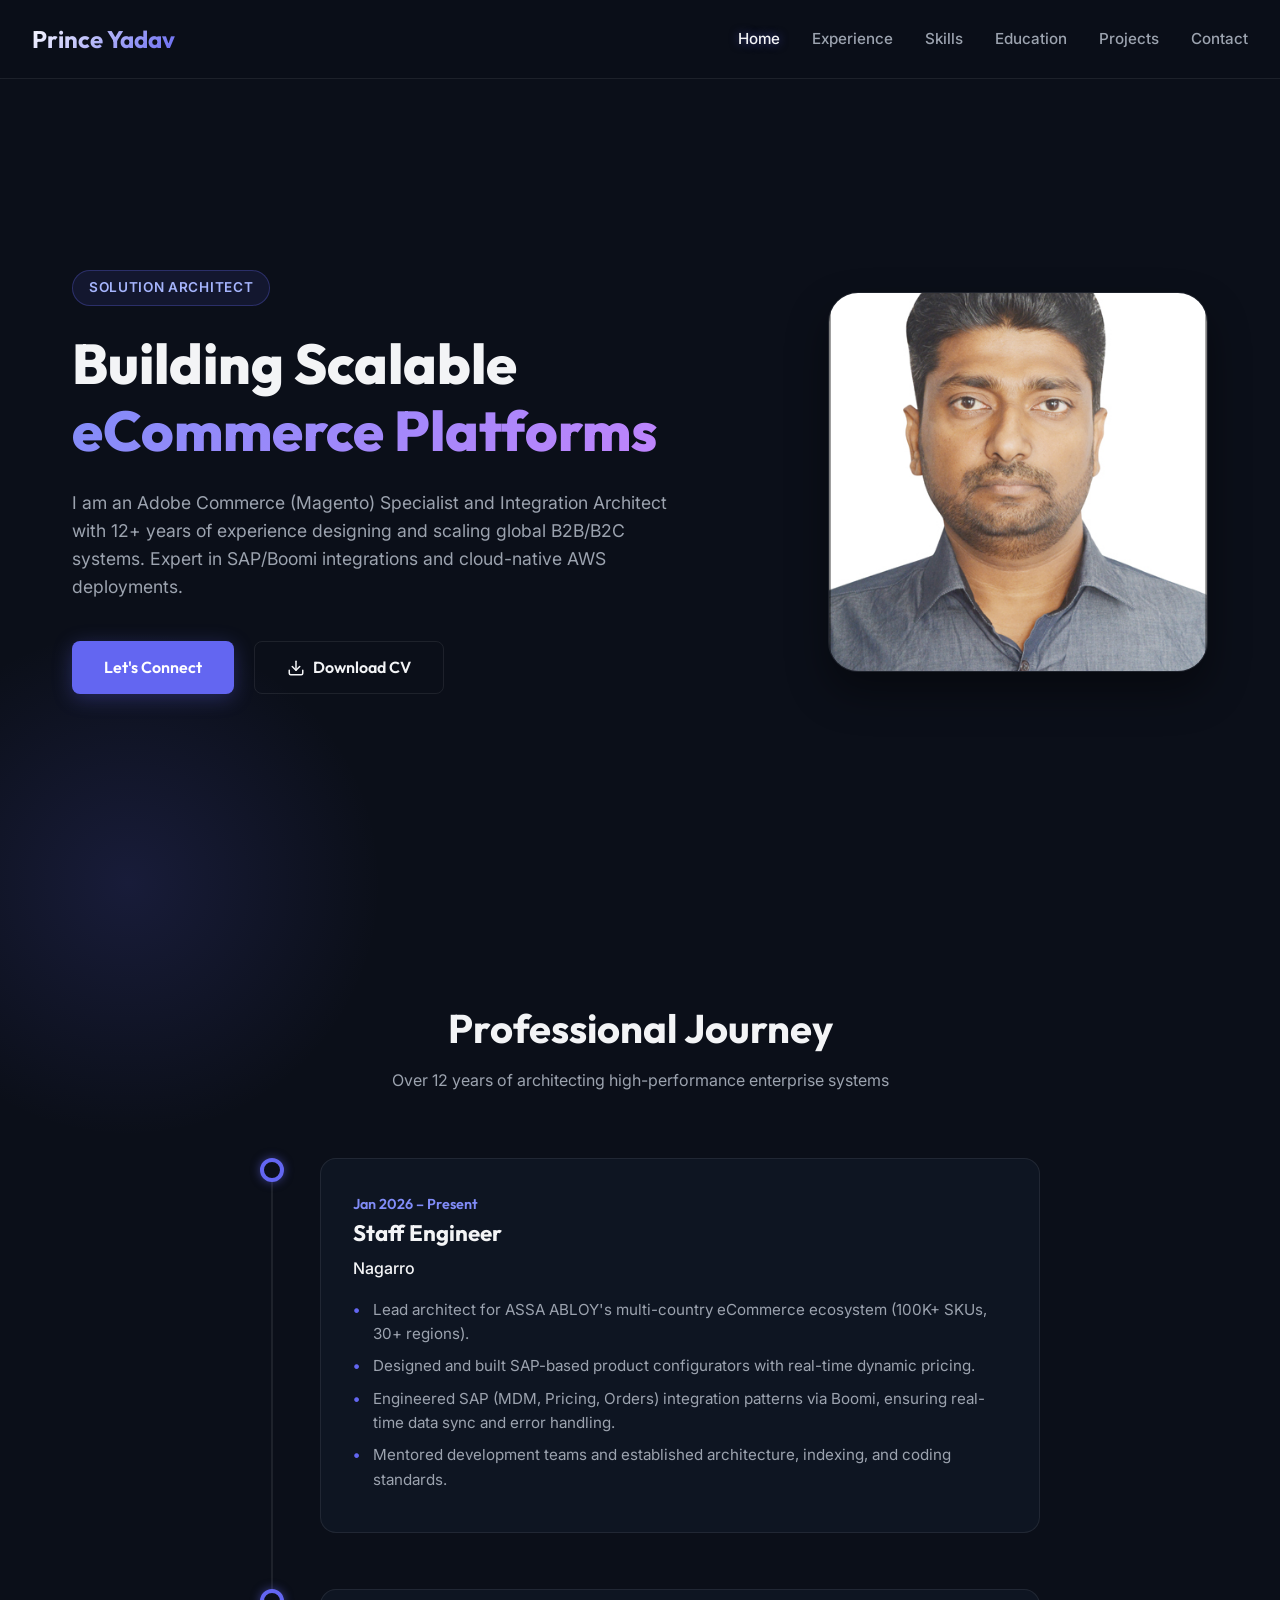
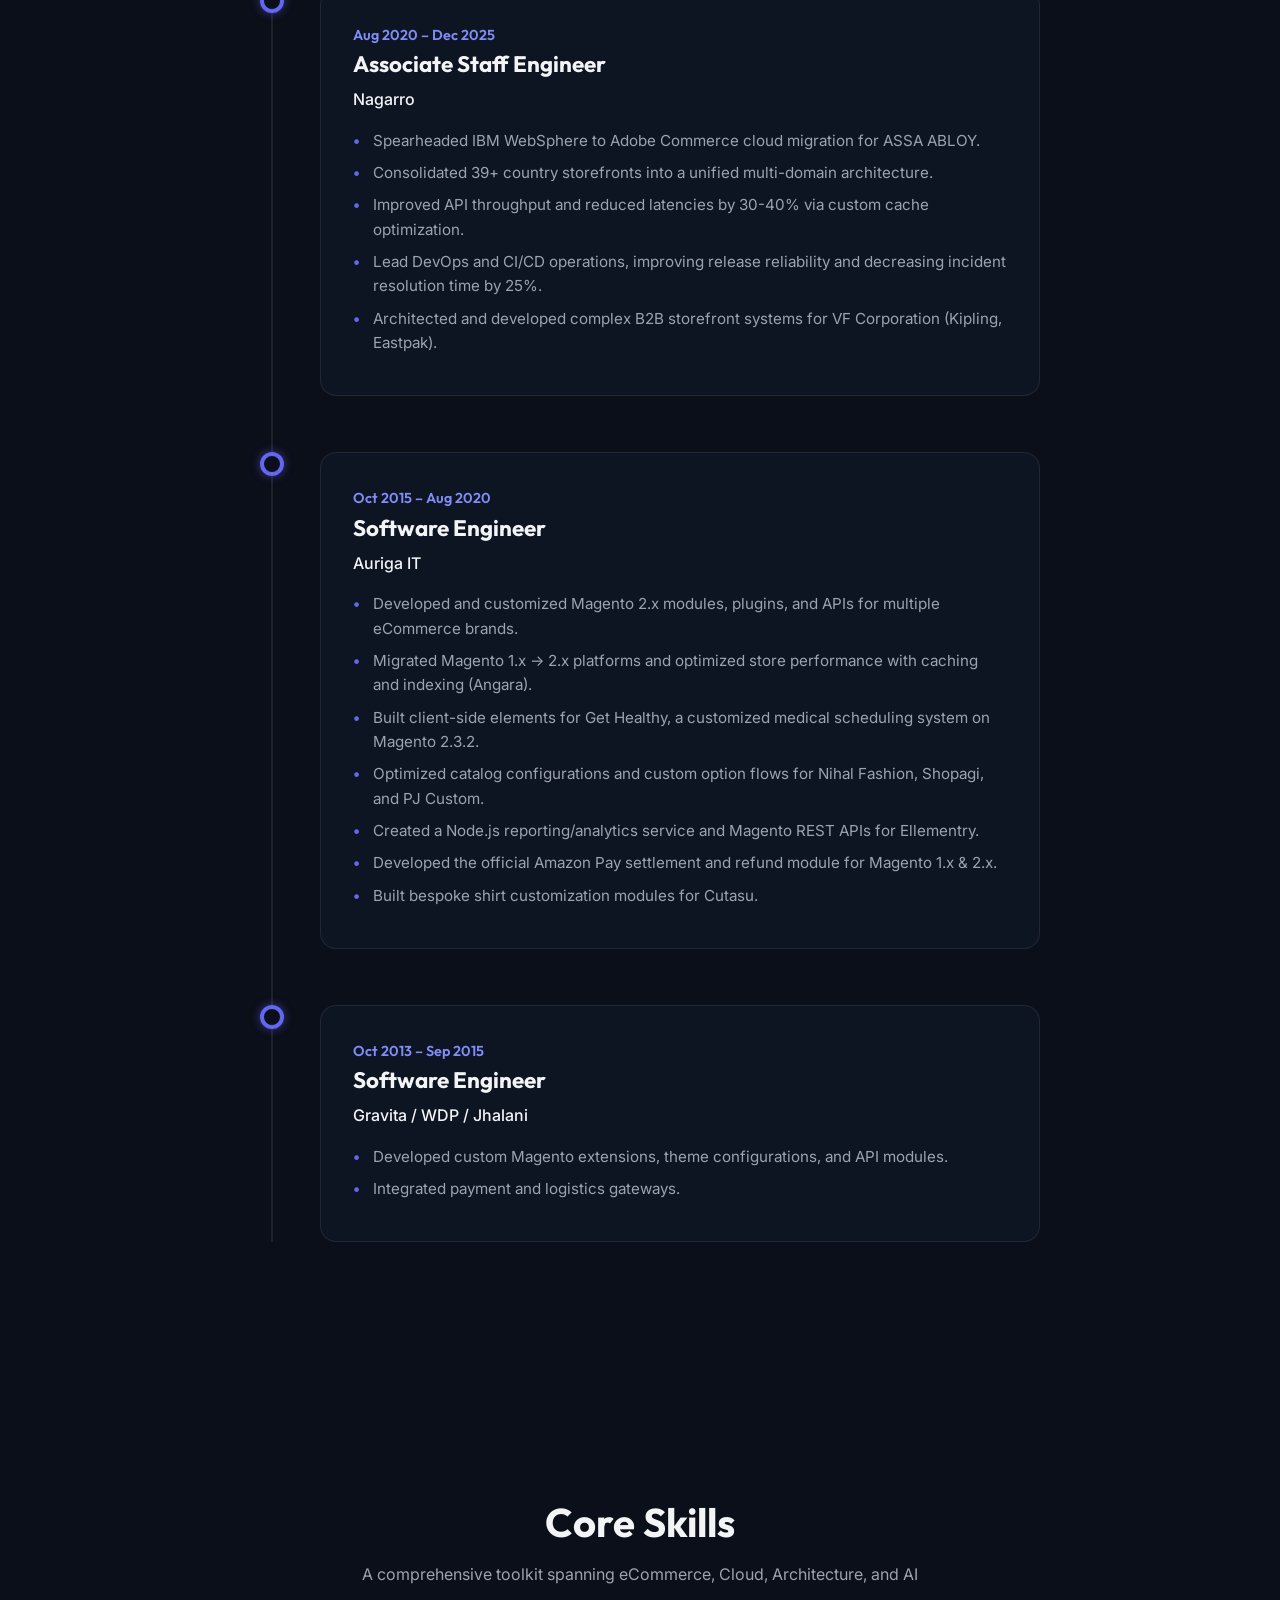
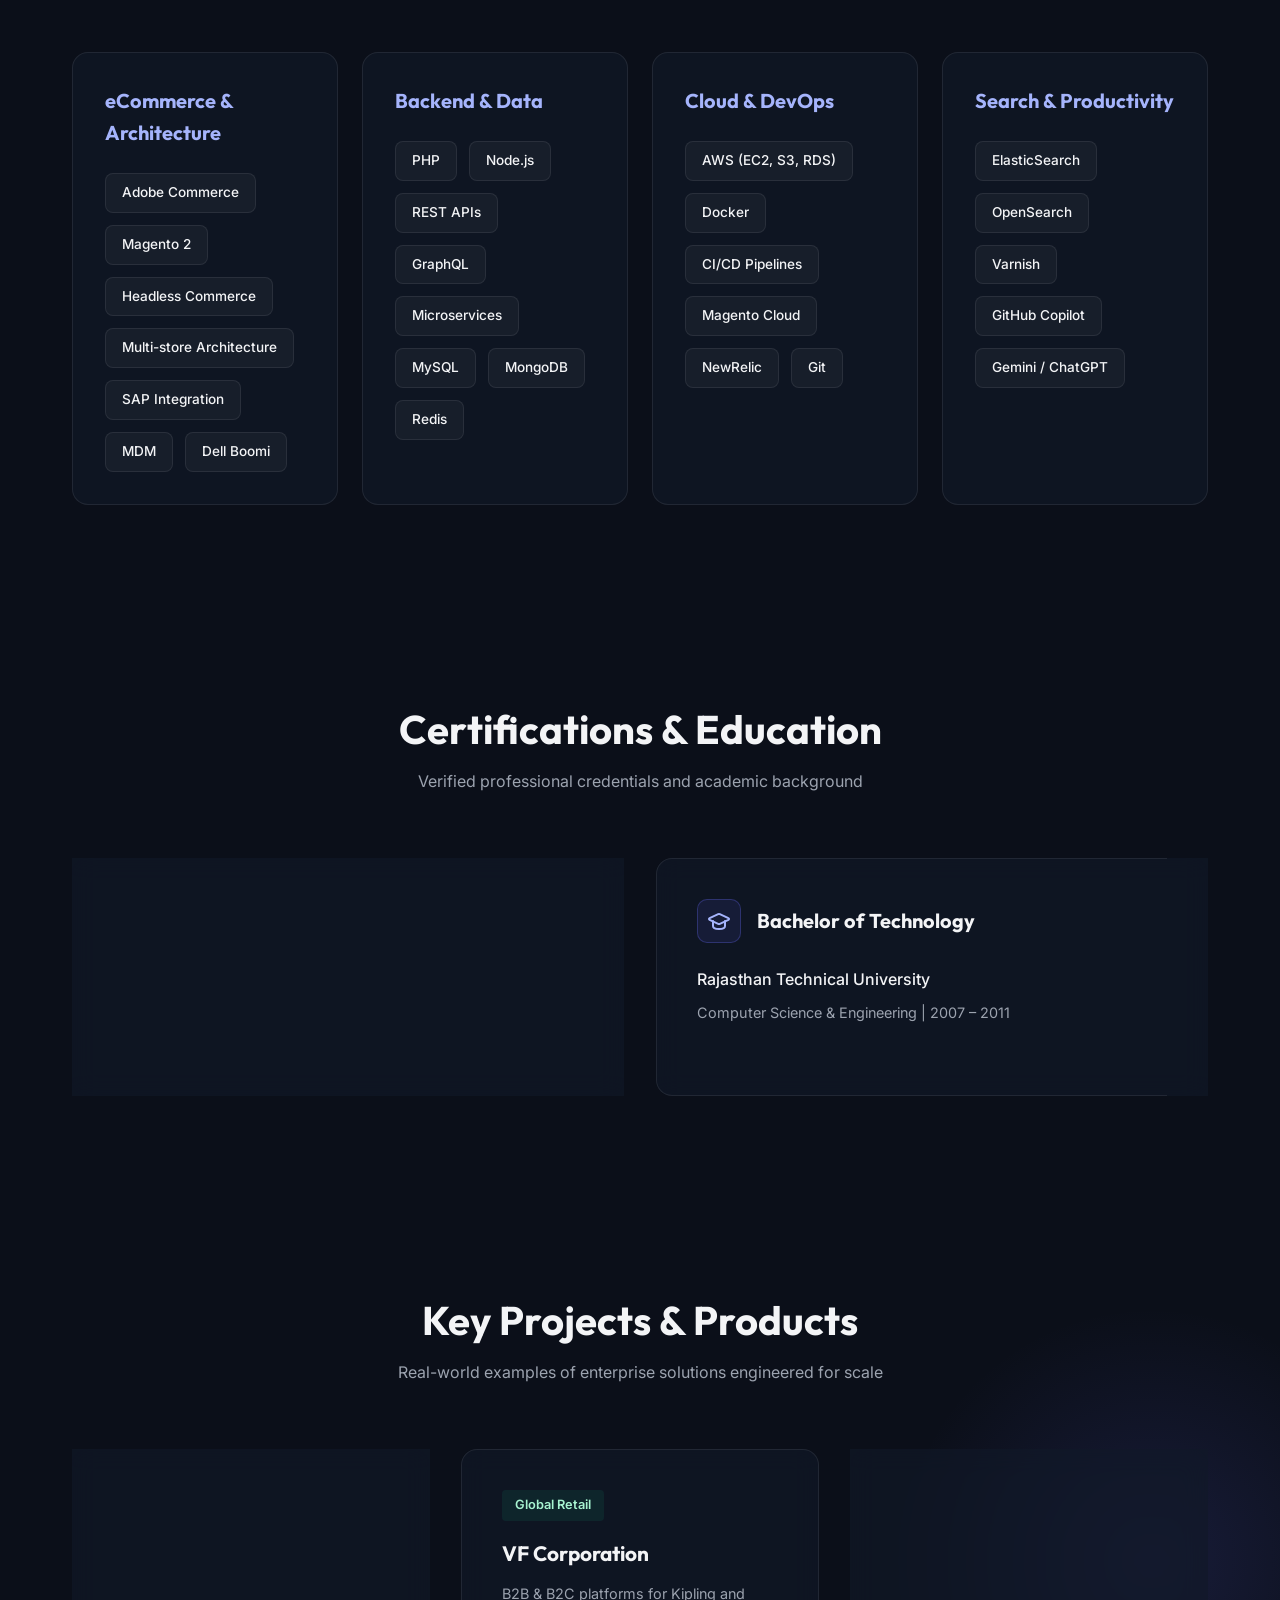
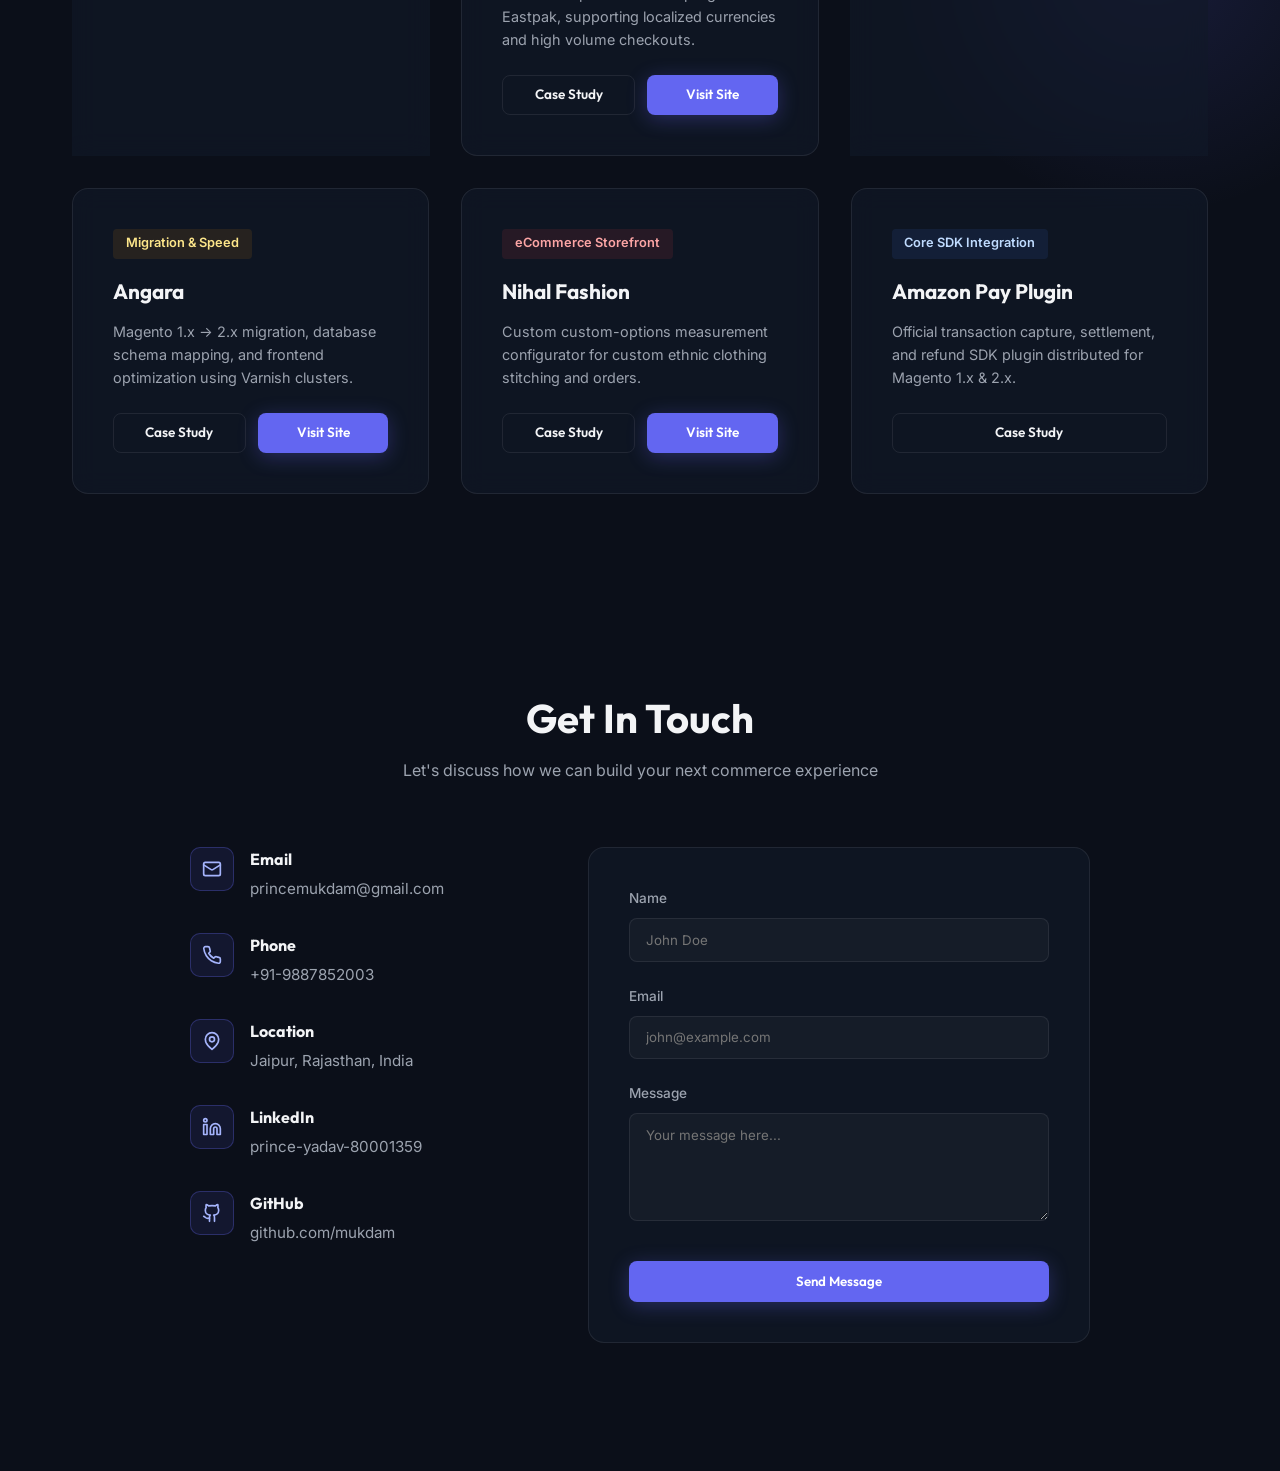
==== index.html @ 1eca3027 "Initial commit" ====
<!DOCTYPE html>
<html lang="en">
<head>
  <meta charset="UTF-8">
  <meta name="viewport" content="width=device-width, initial-scale=1.0">
  <title>Prince Yadav | Adobe Commerce Architect & Integration Specialist</title>
  <meta name="description" content="Portfolio of Prince Yadav, Solution Architect with 12+ years of experience in Adobe Commerce (Magento 2), SAP integrations, and AWS architectures.">
  <link rel="stylesheet" href="style.css">

</head>
<body>

  <!-- Navigation -->
  <nav>
    <a href="#home" class="logo">Prince Yadav</a>
    <ul class="nav-links">
      <li><a href="#home" class="active">Home</a></li>
      <li><a href="#experience">Experience</a></li>
      <li><a href="#skills">Skills</a></li>
      <li><a href="#education">Education</a></li>
      <li><a href="#projects">Projects</a></li>
      <li><a href="#contact">Contact</a></li>
    </ul>
  </nav>

  <!-- Hero Section -->
  <section id="home" class="hero">
    <div class="hero-content">
      <span class="badge">Solution Architect</span>
      <h1 class="hero-title">Building Scalable<br><span>eCommerce Platforms</span></h1>
      <p class="hero-description">
        I am an Adobe Commerce (Magento) Specialist and Integration Architect with 12+ years of experience designing and scaling global B2B/B2C systems. Expert in SAP/Boomi integrations and cloud-native AWS deployments.
      </p>
      <div class="cta-group">
        <a href="#contact" class="btn btn-primary">Let's Connect</a>
        <a href="Prince Resume Magento.pdf" class="btn btn-secondary" download>
          <svg xmlns="http://www.w3.org/2000/svg" width="18" height="18" viewBox="0 0 24 24" fill="none" stroke="currentColor" stroke-width="2" stroke-linecap="round" stroke-linejoin="round" class="lucide lucide-download" style="margin-right: 8px; vertical-align: middle;"><path d="M21 15v4a2 2 0 0 1-2 2H5a2 2 0 0 1-2-2v-4"/><polyline points="7 10 12 15 17 10"/><line x1="12" x2="12" y1="15" y2="3"/></svg>Download CV
        </a>
      </div>
    </div>
    <div class="hero-image">
      <img src="PrincePic.jpg" alt="Prince Yadav">
    </div>
  </section>

  <!-- Experience Section -->
  <section id="experience" class="reveal">
    <div class="section-header">
      <h2 class="section-title">Professional Journey</h2>
      <p class="section-subtitle">Over 12 years of architecting high-performance enterprise systems</p>
    </div>
    <div class="timeline">
      
      <div class="timeline-item">
        <div class="timeline-marker"></div>
        <div class="timeline-content">
          <span class="timeline-date">Jan 2026 – Present</span>
          <h3 class="timeline-title">Staff Engineer</h3>
          <span class="timeline-company">Nagarro</span>
          <div class="timeline-desc">
            <ul>
              <li>Lead architect for ASSA ABLOY's multi-country eCommerce ecosystem (100K+ SKUs, 30+ regions).</li>
              <li>Designed and built SAP-based product configurators with real-time dynamic pricing.</li>
              <li>Engineered SAP (MDM, Pricing, Orders) integration patterns via Boomi, ensuring real-time data sync and error handling.</li>
              <li>Mentored development teams and established architecture, indexing, and coding standards.</li>
            </ul>
          </div>
        </div>
      </div>

      <div class="timeline-item">
        <div class="timeline-marker"></div>
        <div class="timeline-content">
          <span class="timeline-date">Aug 2020 – Dec 2025</span>
          <h3 class="timeline-title">Associate Staff Engineer</h3>
          <span class="timeline-company">Nagarro</span>
          <div class="timeline-desc">
            <ul>
              <li>Spearheaded IBM WebSphere to Adobe Commerce cloud migration for ASSA ABLOY.</li>
              <li>Consolidated 39+ country storefronts into a unified multi-domain architecture.</li>
              <li>Improved API throughput and reduced latencies by 30-40% via custom cache optimization.</li>
              <li>Lead DevOps and CI/CD operations, improving release reliability and decreasing incident resolution time by 25%.</li>
              <li>Architected and developed complex B2B storefront systems for VF Corporation (Kipling, Eastpak).</li>
            </ul>
          </div>
        </div>
      </div>

      <div class="timeline-item">
        <div class="timeline-marker"></div>
        <div class="timeline-content">
          <span class="timeline-date">Oct 2015 – Aug 2020</span>
          <h3 class="timeline-title">Software Engineer</h3>
          <span class="timeline-company">Auriga IT</span>
          <div class="timeline-desc">
            <ul>
              <li>Developed and customized Magento 2.x modules, plugins, and APIs for multiple eCommerce brands.</li>
              <li>Migrated Magento 1.x &rarr; 2.x platforms and optimized store performance with caching and indexing (Angara).</li>
              <li>Built client-side elements for Get Healthy, a customized medical scheduling system on Magento 2.3.2.</li>
              <li>Optimized catalog configurations and custom option flows for Nihal Fashion, Shopagi, and PJ Custom.</li>
              <li>Created a Node.js reporting/analytics service and Magento REST APIs for Ellementry.</li>
              <li>Developed the official Amazon Pay settlement and refund module for Magento 1.x & 2.x.</li>
              <li>Built bespoke shirt customization modules for Cutasu.</li>
            </ul>
          </div>
        </div>
      </div>

      <div class="timeline-item">
        <div class="timeline-marker"></div>
        <div class="timeline-content">
          <span class="timeline-date">Oct 2013 – Sep 2015</span>
          <h3 class="timeline-title">Software Engineer</h3>
          <span class="timeline-company">Gravita / WDP / Jhalani</span>
          <div class="timeline-desc">
            <ul>
              <li>Developed custom Magento extensions, theme configurations, and API modules.</li>
              <li>Integrated payment and logistics gateways.</li>
            </ul>
          </div>
        </div>
      </div>

    </div>
  </section>

  <!-- Skills Section -->
  <section id="skills" class="reveal">
    <div class="section-header">
      <h2 class="section-title">Core Skills</h2>
      <p class="section-subtitle">A comprehensive toolkit spanning eCommerce, Cloud, Architecture, and AI</p>
    </div>
    <div class="skills-container">
      
      <div class="skill-category">
        <h3>eCommerce & Architecture</h3>
        <div class="skill-list">
          <span class="skill-tag">Adobe Commerce</span>
          <span class="skill-tag">Magento 2</span>
          <span class="skill-tag">Headless Commerce</span>
          <span class="skill-tag">Multi-store Architecture</span>
          <span class="skill-tag">SAP Integration</span>
          <span class="skill-tag">MDM</span>
          <span class="skill-tag">Dell Boomi</span>
        </div>
      </div>

      <div class="skill-category">
        <h3>Backend & Data</h3>
        <div class="skill-list">
          <span class="skill-tag">PHP</span>
          <span class="skill-tag">Node.js</span>
          <span class="skill-tag">REST APIs</span>
          <span class="skill-tag">GraphQL</span>
          <span class="skill-tag">Microservices</span>
          <span class="skill-tag">MySQL</span>
          <span class="skill-tag">MongoDB</span>
          <span class="skill-tag">Redis</span>
        </div>
      </div>

      <div class="skill-category">
        <h3>Cloud & DevOps</h3>
        <div class="skill-list">
          <span class="skill-tag">AWS (EC2, S3, RDS)</span>
          <span class="skill-tag">Docker</span>
          <span class="skill-tag">CI/CD Pipelines</span>
          <span class="skill-tag">Magento Cloud</span>
          <span class="skill-tag">NewRelic</span>
          <span class="skill-tag">Git</span>
        </div>
      </div>

      <div class="skill-category">
        <h3>Search & Productivity</h3>
        <div class="skill-list">
          <span class="skill-tag">ElasticSearch</span>
          <span class="skill-tag">OpenSearch</span>
          <span class="skill-tag">Varnish</span>
          <span class="skill-tag">GitHub Copilot</span>
          <span class="skill-tag">Gemini / ChatGPT</span>
        </div>
      </div>

    </div>
  </section>

  <!-- Certifications & Education Section -->
  <section id="education" class="reveal">
    <div class="section-header">
      <h2 class="section-title">Certifications & Education</h2>
      <p class="section-subtitle">Verified professional credentials and academic background</p>
    </div>
    <div class="grid" style="grid-template-columns: repeat(auto-fit, minmax(280px, 1fr));">
      <div class="card">
        <div style="display: flex; align-items: center; gap: 1rem; margin-bottom: 1.5rem;">
          <div class="contact-icon" style="margin: 0; background: rgba(16, 185, 129, 0.1); border-color: rgba(16, 185, 129, 0.3); color: #a7f3d0; width: 44px; height: 44px; border-radius: 10px; display: flex; align-items: center; justify-content: center;">
            <svg xmlns="http://www.w3.org/2000/svg" width="24" height="24" viewBox="0 0 24 24" fill="none" stroke="currentColor" stroke-width="2" stroke-linecap="round" stroke-linejoin="round" class="lucide lucide-award"><circle cx="12" cy="8" r="7"/><polyline points="8.21 13.89 7 23 12 20 17 23 15.79 13.88"/></svg>
          </div>
          <h3 style="font-family: var(--font-heading); margin: 0; font-size: 1.25rem;">Adobe Certified Professional</h3>
        </div>
        <p style="color: var(--text-primary); font-weight: 500; margin-bottom: 0.5rem;">Adobe Commerce Developer</p>
        <p style="color: var(--text-secondary); font-size: 0.9rem; margin-bottom: 0.5rem;">Credential ID: 8666b88f-ebba-11ef-9883-42010a40002a</p>
        <p style="color: var(--text-secondary); font-size: 0.9rem;">Issued: Feb 2025 | Expires: Feb 2027</p>
      </div>

      <div class="card">
        <div style="display: flex; align-items: center; gap: 1rem; margin-bottom: 1.5rem;">
          <div class="contact-icon" style="margin: 0; background: rgba(99, 102, 241, 0.1); border-color: rgba(99, 102, 241, 0.3); color: #a5b4fc; width: 44px; height: 44px; border-radius: 10px; display: flex; align-items: center; justify-content: center;">
            <svg xmlns="http://www.w3.org/2000/svg" width="24" height="24" viewBox="0 0 24 24" fill="none" stroke="currentColor" stroke-width="2" stroke-linecap="round" stroke-linejoin="round" class="lucide lucide-graduation-cap"><path d="M21.42 10.922a1 1 0 0 0-.019-1.838L12.83 5.18a2 2 0 0 0-1.66 0L2.6 9.08a1 1 0 0 0 0 1.832l8.57 3.908a2 2 0 0 0 1.66 0z"/><path d="M6 12v5c0 2 2 3 6 3s6-1 6-3v-5"/></svg>
          </div>
          <h3 style="font-family: var(--font-heading); margin: 0; font-size: 1.25rem;">Bachelor of Technology</h3>
        </div>
        <p style="color: var(--text-primary); font-weight: 500; margin-bottom: 0.5rem;">Rajasthan Technical University</p>
        <p style="color: var(--text-secondary); font-size: 0.9rem;">Computer Science & Engineering | 2007 – 2011</p>
      </div>
    </div>
  </section>

  <!-- Projects Section -->
  <section id="projects" class="reveal">
    <div class="section-header">
      <h2 class="section-title">Key Projects & Products</h2>
      <p class="section-subtitle">Real-world examples of enterprise solutions engineered for scale</p>
    </div>
    <div class="grid" style="grid-template-columns: repeat(auto-fit, minmax(300px, 1fr)); gap: 2rem;">

      <!-- ASSA ABLOY -->
      <div class="card" style="display: flex; flex-direction: column; justify-content: space-between; min-height: 250px;">
        <div>
          <span style="font-size: 0.8rem; background: rgba(99, 102, 241, 0.1); padding: 0.3rem 0.8rem; border-radius: 4px; color: #a5b4fc; font-weight: 600; margin-bottom: 1rem; display: inline-block;">Enterprise Integration</span>
          <h3 style="font-family: var(--font-heading); margin-bottom: 0.75rem; font-size: 1.3rem;">ASSA ABLOY</h3>
          <p style="color: var(--text-secondary); font-size: 0.9rem; line-height: 1.6; margin-bottom: 1.5rem;">
            SAP-integrated global eCommerce migration of 39+ countries with custom product configurator pipelines.
          </p>
        </div>
        <div style="display: flex; gap: 0.75rem; margin-top: auto;">
          <a href="projects/assa-abloy.html" class="btn btn-secondary" style="padding: 0.5rem 1rem; font-size: 0.85rem; width: 100%; text-align: center; justify-content: center;">Case Study</a>
        </div>
      </div>

      <!-- VF Corp -->
      <div class="card" style="display: flex; flex-direction: column; justify-content: space-between; min-height: 250px;">
        <div>
          <span style="font-size: 0.8rem; background: rgba(16, 185, 129, 0.1); padding: 0.3rem 0.8rem; border-radius: 4px; color: #a7f3d0; font-weight: 600; margin-bottom: 1rem; display: inline-block;">Global Retail</span>
          <h3 style="font-family: var(--font-heading); margin-bottom: 0.75rem; font-size: 1.3rem;">VF Corporation</h3>
          <p style="color: var(--text-secondary); font-size: 0.9rem; line-height: 1.6; margin-bottom: 1.5rem;">
            B2B & B2C platforms for Kipling and Eastpak, supporting localized currencies and high volume checkouts.
          </p>
        </div>
        <div style="display: flex; gap: 0.75rem; margin-top: auto;">
          <a href="projects/vf-corp.html" class="btn btn-secondary" style="padding: 0.5rem 1rem; font-size: 0.85rem; flex: 1; text-align: center; justify-content: center;">Case Study</a>
          <a href="https://www.kipling.com" target="_blank" class="btn btn-primary" style="padding: 0.5rem 1rem; font-size: 0.85rem; flex: 1; text-align: center; justify-content: center;">Visit Site</a>
        </div>
      </div>

      <!-- Ellementry -->
      <div class="card" style="display: flex; flex-direction: column; justify-content: space-between; min-height: 250px;">
        <div>
          <span style="font-size: 0.8rem; background: rgba(192, 132, 252, 0.1); padding: 0.3rem 0.8rem; border-radius: 4px; color: #e9d5ff; font-weight: 600; margin-bottom: 1rem; display: inline-block;">Reporting & APIs</span>
          <h3 style="font-family: var(--font-heading); margin-bottom: 0.75rem; font-size: 1.3rem;">Ellementry</h3>
          <p style="color: var(--text-secondary); font-size: 0.9rem; line-height: 1.6; margin-bottom: 1.5rem;">
            Custom Node.js analytics and sales reporting engine, linked via high-throughput Magento REST endpoints.
          </p>
        </div>
        <div style="display: flex; gap: 0.75rem; margin-top: auto;">
          <a href="projects/ellementry.html" class="btn btn-secondary" style="padding: 0.5rem 1rem; font-size: 0.85rem; flex: 1; text-align: center; justify-content: center;">Case Study</a>
          <a href="https://www.ellementry.com" target="_blank" class="btn btn-primary" style="padding: 0.5rem 1rem; font-size: 0.85rem; flex: 1; text-align: center; justify-content: center;">Visit Site</a>
        </div>
      </div>

      <!-- Angara -->
      <div class="card" style="display: flex; flex-direction: column; justify-content: space-between; min-height: 250px;">
        <div>
          <span style="font-size: 0.8rem; background: rgba(245, 158, 11, 0.1); padding: 0.3rem 0.8rem; border-radius: 4px; color: #fde68a; font-weight: 600; margin-bottom: 1rem; display: inline-block;">Migration & Speed</span>
          <h3 style="font-family: var(--font-heading); margin-bottom: 0.75rem; font-size: 1.3rem;">Angara</h3>
          <p style="color: var(--text-secondary); font-size: 0.9rem; line-height: 1.6; margin-bottom: 1.5rem;">
            Magento 1.x &rarr; 2.x migration, database schema mapping, and frontend optimization using Varnish clusters.
          </p>
        </div>
        <div style="display: flex; gap: 0.75rem; margin-top: auto;">
          <a href="projects/angara.html" class="btn btn-secondary" style="padding: 0.5rem 1rem; font-size: 0.85rem; flex: 1; text-align: center; justify-content: center;">Case Study</a>
          <a href="https://www.angara.com" target="_blank" class="btn btn-primary" style="padding: 0.5rem 1rem; font-size: 0.85rem; flex: 1; text-align: center; justify-content: center;">Visit Site</a>
        </div>
      </div>

      <!-- Nihal Fashion -->
      <div class="card" style="display: flex; flex-direction: column; justify-content: space-between; min-height: 250px;">
        <div>
          <span style="font-size: 0.8rem; background: rgba(239, 68, 68, 0.1); padding: 0.3rem 0.8rem; border-radius: 4px; color: #fca5a5; font-weight: 600; margin-bottom: 1rem; display: inline-block;">eCommerce Storefront</span>
          <h3 style="font-family: var(--font-heading); margin-bottom: 0.75rem; font-size: 1.3rem;">Nihal Fashion</h3>
          <p style="color: var(--text-secondary); font-size: 0.9rem; line-height: 1.6; margin-bottom: 1.5rem;">
            Custom custom-options measurement configurator for custom ethnic clothing stitching and orders.
          </p>
        </div>
        <div style="display: flex; gap: 0.75rem; margin-top: auto;">
          <a href="projects/nihal-fashion.html" class="btn btn-secondary" style="padding: 0.5rem 1rem; font-size: 0.85rem; flex: 1; text-align: center; justify-content: center;">Case Study</a>
          <a href="https://www.nihalfashion.com" target="_blank" class="btn btn-primary" style="padding: 0.5rem 1rem; font-size: 0.85rem; flex: 1; text-align: center; justify-content: center;">Visit Site</a>
        </div>
      </div>

      <!-- Amazon Pay -->
      <div class="card" style="display: flex; flex-direction: column; justify-content: space-between; min-height: 250px;">
        <div>
          <span style="font-size: 0.8rem; background: rgba(59, 130, 246, 0.1); padding: 0.3rem 0.8rem; border-radius: 4px; color: #bfdbfe; font-weight: 600; margin-bottom: 1rem; display: inline-block;">Core SDK Integration</span>
          <h3 style="font-family: var(--font-heading); margin-bottom: 0.75rem; font-size: 1.3rem;">Amazon Pay Plugin</h3>
          <p style="color: var(--text-secondary); font-size: 0.9rem; line-height: 1.6; margin-bottom: 1.5rem;">
            Official transaction capture, settlement, and refund SDK plugin distributed for Magento 1.x & 2.x.
          </p>
        </div>
        <div style="display: flex; gap: 0.75rem; margin-top: auto;">
          <a href="projects/amazon-pay.html" class="btn btn-secondary" style="padding: 0.5rem 1rem; font-size: 0.85rem; width: 100%; text-align: center; justify-content: center;">Case Study</a>
        </div>
      </div>

    </div>
  </section>

  <!-- Contact Section -->
  <section id="contact" class="reveal" style="padding-bottom: 8rem;">
    <div class="section-header">
      <h2 class="section-title">Get In Touch</h2>
      <p class="section-subtitle">Let's discuss how we can build your next commerce experience</p>
    </div>
    <div class="contact-container">
      
      <div class="contact-info">
        <div class="contact-method">
          <div class="contact-icon">
            <svg xmlns="http://www.w3.org/2000/svg" width="20" height="20" viewBox="0 0 24 24" fill="none" stroke="currentColor" stroke-width="2" stroke-linecap="round" stroke-linejoin="round" class="lucide lucide-mail"><rect width="20" height="16" x="2" y="4" rx="2"/><path d="m22 7-8.97 5.7a1.94 1.94 0 0 1-2.06 0L2 7"/></svg>
          </div>
          <div class="contact-details">
            <h4>Email</h4>
            <p><a href="mailto:princemukdam@gmail.com">princemukdam@gmail.com</a></p>
          </div>
        </div>

        <div class="contact-method">
          <div class="contact-icon">
            <svg xmlns="http://www.w3.org/2000/svg" width="20" height="20" viewBox="0 0 24 24" fill="none" stroke="currentColor" stroke-width="2" stroke-linecap="round" stroke-linejoin="round" class="lucide lucide-phone"><path d="M22 16.92v3a2 2 0 0 1-2.18 2 19.79 19.79 0 0 1-8.63-3.07 19.5 19.5 0 0 1-6-6 19.79 19.79 0 0 1-3.07-8.67A2 2 0 0 1 4.11 2h3a2 2 0 0 1 2 1.72 12.84 12.84 0 0 0 .7 2.81 2 2 0 0 1-.45 2.11L8.09 9.91a16 16 0 0 0 6 6l1.27-1.27a2 2 0 0 1 2.11-.45 12.84 12.84 0 0 0 2.81.7A2 2 0 0 1 22 16.92z"/></svg>
          </div>
          <div class="contact-details">
            <h4>Phone</h4>
            <p><a href="tel:+91-9887852003">+91-9887852003</a></p>
          </div>
        </div>

        <div class="contact-method">
          <div class="contact-icon">
            <svg xmlns="http://www.w3.org/2000/svg" width="20" height="20" viewBox="0 0 24 24" fill="none" stroke="currentColor" stroke-width="2" stroke-linecap="round" stroke-linejoin="round" class="lucide lucide-map-pin"><path d="M20 10c0 6-8 12-8 12s-8-6-8-12a8 8 0 0 1 16 0Z"/><circle cx="12" cy="10" r="3"/></svg>
          </div>
          <div class="contact-details">
            <h4>Location</h4>
            <p>Jaipur, Rajasthan, India</p>
          </div>
        </div>

        <div class="contact-method">
          <div class="contact-icon">
            <svg xmlns="http://www.w3.org/2000/svg" width="20" height="20" viewBox="0 0 24 24" fill="none" stroke="currentColor" stroke-width="2" stroke-linecap="round" stroke-linejoin="round" class="lucide lucide-linkedin"><path d="M16 8a6 6 0 0 1 6 6v7h-4v-7a2 2 0 0 0-2-2 2 2 0 0 0-2 2v7h-4v-7a6 6 0 0 1 6-6z"/><rect width="4" height="12" x="2" y="9"/><circle cx="4" cy="4" r="2"/></svg>
          </div>
          <div class="contact-details">
            <h4>LinkedIn</h4>
            <p><a href="https://linkedin.com/in/prince-yadav-80001359" target="_blank">prince-yadav-80001359</a></p>
          </div>
        </div>

        <div class="contact-method">
          <div class="contact-icon">
            <svg xmlns="http://www.w3.org/2000/svg" width="20" height="20" viewBox="0 0 24 24" fill="none" stroke="currentColor" stroke-width="2" stroke-linecap="round" stroke-linejoin="round" class="lucide lucide-github"><path d="M15 22v-4a4.8 4.8 0 0 0-1-3.5c3 0 6-2 6-5.5.08-1.25-.27-2.48-1-3.5.28-1.15.28-2.35 0-3.5 0 0-1 0-3 1.5-2.64-.5-5.36-.5-8 0C6 2 5 2 5 2c-.3 1.15-.3 2.35 0 3.5A5.403 5.403 0 0 0 4 9c0 3.5 3 5.5 6 5.5-.39.49-.68 1.05-.85 1.65-.17.6-.22 1.23-.15 1.85v4"/><path d="M9 18c-4.51 2-5-2-7-2"/></svg>
          </div>
          <div class="contact-details">
            <h4>GitHub</h4>
            <p><a href="https://github.com/mukdam" target="_blank">github.com/mukdam</a></p>
          </div>
        </div>
      </div>

      <form class="contact-form" action="#" onsubmit="event.preventDefault(); alert('Message sent!');">
        <div class="form-group">
          <label for="name">Name</label>
          <input type="text" id="name" required placeholder="John Doe">
        </div>
        <div class="form-group">
          <label for="email">Email</label>
          <input type="email" id="email" required placeholder="john@example.com">
        </div>
        <div class="form-group">
          <label for="message">Message</label>
          <textarea id="message" rows="5" required placeholder="Your message here..."></textarea>
        </div>
        <button type="submit" class="btn btn-primary" style="margin-top: 1rem;">Send Message</button>
      </form>

    </div>
  </section>

  <script src="script.js"></script>
</body>
</html>
---- style.css ----
@import url('https://fonts.googleapis.com/css2?family=Inter:wght@300;400;500;600;700&family=Outfit:wght@400;500;600;700;800&display=swap');

:root {
  --bg-color: #0b0f19;
  --card-bg: rgba(17, 25, 40, 0.65);
  --border-color: rgba(255, 255, 255, 0.08);
  --text-primary: #f3f4f6;
  --text-secondary: #9ca3af;
  --accent-color: #6366f1; /* Indigo */
  --accent-glow: rgba(99, 102, 241, 0.15);
  --success-color: #10b981; /* Emerald */
  --font-heading: 'Outfit', sans-serif;
  --font-body: 'Inter', sans-serif;
  --transition: all 0.3s cubic-bezier(0.4, 0, 0.2, 1);
}

* {
  box-sizing: border-box;
  margin: 0;
  padding: 0;
}

html {
  scroll-behavior: smooth;
}

body {
  background-color: var(--bg-color);
  color: var(--text-primary);
  font-family: var(--font-body);
  line-height: 1.6;
  overflow-x: hidden;
  position: relative;
}

/* Ambient Background Lights */
body::before, body::after {
  content: '';
  position: absolute;
  width: 40vw;
  height: 40vw;
  border-radius: 50%;
  background: radial-gradient(circle, var(--accent-glow) 0%, rgba(11, 15, 25, 0) 70%);
  z-index: -1;
  pointer-events: none;
}

body::before {
  top: 10%;
  left: -10%;
}

body::after {
  bottom: 20%;
  right: -10%;
}

/* Navigation */
nav {
  position: fixed;
  top: 0;
  left: 0;
  width: 100%;
  background: rgba(11, 15, 25, 0.7);
  backdrop-filter: blur(12px);
  border-bottom: 1px solid var(--border-color);
  z-index: 100;
  padding: 1.25rem 2rem;
  display: flex;
  justify-content: space-between;
  align-items: center;
}

.logo {
  font-family: var(--font-heading);
  font-weight: 700;
  font-size: 1.5rem;
  background: linear-gradient(135deg, #fff 0%, var(--accent-color) 100%);
  -webkit-background-clip: text;
  -webkit-text-fill-color: transparent;
  text-decoration: none;
}

.nav-links {
  display: flex;
  gap: 2rem;
  list-style: none;
}

.nav-links a {
  color: var(--text-secondary);
  text-decoration: none;
  font-weight: 500;
  font-size: 0.95rem;
  transition: var(--transition);
}

.nav-links a:hover, .nav-links a.active {
  color: var(--text-primary);
  text-shadow: 0 0 10px rgba(99, 102, 241, 0.5);
}

/* Hero Section */
.hero {
  min-height: 100vh;
  display: flex;
  align-items: center;
  justify-content: center;
  padding: 8rem 2rem 4rem;
  max-width: 1200px;
  margin: 0 auto;
  gap: 4rem;
}

.hero-content {
  flex: 1;
}

.badge {
  display: inline-block;
  padding: 0.4rem 1rem;
  background: rgba(99, 102, 241, 0.1);
  border: 1px solid rgba(99, 102, 241, 0.3);
  color: #a5b4fc;
  border-radius: 50px;
  font-size: 0.85rem;
  font-weight: 600;
  letter-spacing: 0.05em;
  margin-bottom: 1.5rem;
  text-transform: uppercase;
}

.hero-title {
  font-family: var(--font-heading);
  font-size: 3.5rem;
  line-height: 1.2;
  font-weight: 800;
  margin-bottom: 1.5rem;
}

.hero-title span {
  background: linear-gradient(135deg, #818cf8 0%, #c084fc 100%);
  -webkit-background-clip: text;
  -webkit-text-fill-color: transparent;
}

.hero-description {
  color: var(--text-secondary);
  font-size: 1.1rem;
  margin-bottom: 2.5rem;
  max-width: 600px;
}

.cta-group {
  display: flex;
  gap: 1.25rem;
  flex-wrap: wrap;
}

.btn {
  display: inline-flex;
  align-items: center;
  justify-content: center;
  padding: 0.8rem 2rem;
  border-radius: 8px;
  font-weight: 600;
  text-decoration: none;
  font-family: var(--font-heading);
  transition: var(--transition);
  cursor: pointer;
}

.btn-primary {
  background: var(--accent-color);
  color: white;
  border: none;
  box-shadow: 0 4px 20px rgba(99, 102, 241, 0.3);
}

.btn-primary:hover {
  transform: translateY(-2px);
  box-shadow: 0 6px 24px rgba(99, 102, 241, 0.5);
  background: #4f46e5;
}

.btn-secondary {
  background: transparent;
  color: var(--text-primary);
  border: 1px solid var(--border-color);
}

.btn-secondary:hover {
  background: rgba(255, 255, 255, 0.05);
  border-color: var(--text-secondary);
  transform: translateY(-2px);
}

.hero-image {
  position: relative;
  width: 380px;
  height: 380px;
  border-radius: 30px;
  overflow: hidden;
  border: 1px solid var(--border-color);
  box-shadow: 0 20px 40px rgba(0,0,0,0.4);
}

.hero-image img {
  width: 100%;
  height: 100%;
  object-fit: cover;
  transition: transform 0.5s ease;
}

.hero-image:hover img {
  transform: scale(1.05);
}

/* Sections General */
section {
  padding: 6rem 2rem;
  max-width: 1200px;
  margin: 0 auto;
}

.section-header {
  margin-bottom: 4rem;
  text-align: center;
}

.section-title {
  font-family: var(--font-heading);
  font-size: 2.5rem;
  font-weight: 700;
  margin-bottom: 0.5rem;
}

.section-subtitle {
  color: var(--text-secondary);
  font-size: 1rem;
}

/* Grid layout for Cards */
.grid {
  display: grid;
  grid-template-columns: repeat(auto-fit, minmax(320px, 1fr));
  gap: 2rem;
}

/* Glassmorphism Card style */
.card {
  background: var(--card-bg);
  backdrop-filter: blur(12px);
  -webkit-backdrop-filter: blur(12px);
  border: 1px solid var(--border-color);
  border-radius: 16px;
  padding: 2.5rem;
  transition: var(--transition);
  position: relative;
  overflow: hidden;
}

.card * {
  position: relative;
  z-index: 2;
}

.card:hover {
  transform: translateY(-5px);
  border-color: rgba(99, 102, 241, 0.3);
  box-shadow: 0 10px 30px rgba(0,0,0,0.25);
}

.card::before {
  content: '';
  position: absolute;
  top: 0;
  left: 0;
  width: 100%;
  height: 4px;
  background: linear-gradient(90deg, var(--accent-color), #c084fc);
  opacity: 0;
  transition: var(--transition);
  z-index: 3;
}

.card:hover::before {
  opacity: 1;
}

.card::after, .skill-category::after {
  content: '';
  position: absolute;
  top: 0;
  left: 0;
  width: 100%;
  height: 100%;
  border-radius: inherit;
  background: radial-gradient(600px circle at var(--mouse-x, 0px) var(--mouse-y, 0px), rgba(99, 102, 241, 0.08), transparent 40%);
  z-index: 1;
  pointer-events: none;
  opacity: 0;
  transition: opacity 0.5s ease;
}

.card:hover::after, .skill-category:hover::after {
  opacity: 1;
}

.skill-category * {
  position: relative;
  z-index: 2;
}

/* Skills section */
.skills-container {
  display: grid;
  grid-template-columns: repeat(auto-fit, minmax(240px, 1fr));
  gap: 1.5rem;
}

.skill-category {
  background: var(--card-bg);
  border: 1px solid var(--border-color);
  border-radius: 16px;
  padding: 2rem;
}

.skill-category h3 {
  font-family: var(--font-heading);
  font-size: 1.25rem;
  margin-bottom: 1.5rem;
  color: #a5b4fc;
}

.skill-list {
  display: flex;
  flex-wrap: wrap;
  gap: 0.75rem;
}

.skill-tag {
  background: rgba(255, 255, 255, 0.04);
  border: 1px solid var(--border-color);
  padding: 0.5rem 1rem;
  border-radius: 8px;
  font-size: 0.85rem;
  font-weight: 500;
  transition: var(--transition);
}

.skill-tag:hover {
  background: rgba(99, 102, 241, 0.1);
  border-color: rgba(99, 102, 241, 0.4);
  color: var(--text-primary);
}

/* Experience timeline */
.timeline {
  position: relative;
  max-width: 800px;
  margin: 0 auto;
}

.timeline::before {
  content: '';
  position: absolute;
  left: 31px;
  top: 0;
  bottom: 0;
  width: 2px;
  background: var(--border-color);
}

.timeline-item {
  position: relative;
  padding-left: 5rem;
  margin-bottom: 3.5rem;
}

.timeline-marker {
  position: absolute;
  left: 20px;
  top: 0;
  width: 24px;
  height: 24px;
  border-radius: 50%;
  background: var(--bg-color);
  border: 4px solid var(--accent-color);
  box-shadow: 0 0 10px rgba(99, 102, 241, 0.5);
  z-index: 10;
  transition: var(--transition);
}

.timeline-item:hover .timeline-marker {
  background: var(--accent-color);
  transform: scale(1.2);
}

.timeline-content {
  background: var(--card-bg);
  border: 1px solid var(--border-color);
  border-radius: 16px;
  padding: 2rem;
}

.timeline-date {
  color: #818cf8;
  font-weight: 600;
  font-size: 0.9rem;
  margin-bottom: 0.5rem;
  font-family: var(--font-heading);
}

.timeline-title {
  font-family: var(--font-heading);
  font-size: 1.4rem;
  font-weight: 700;
  margin-bottom: 0.25rem;
}

.timeline-company {
  font-weight: 500;
  color: var(--text-primary);
  margin-bottom: 1rem;
  display: block;
}

.timeline-desc {
  color: var(--text-secondary);
  font-size: 0.95rem;
}

.timeline-desc ul {
  list-style-type: none;
}

.timeline-desc li {
  position: relative;
  padding-left: 1.25rem;
  margin-bottom: 0.5rem;
}

.timeline-desc li::before {
  content: "•";
  color: var(--accent-color);
  font-weight: bold;
  position: absolute;
  left: 0;
}

/* Contact Info styling */
.contact-container {
  display: grid;
  grid-template-columns: 1fr 1.5fr;
  gap: 4rem;
  max-width: 900px;
  margin: 0 auto;
}

.contact-info {
  display: flex;
  flex-direction: column;
  gap: 2rem;
}

.contact-method {
  display: flex;
  align-items: flex-start;
  gap: 1rem;
}

.contact-icon {
  width: 44px;
  height: 44px;
  background: rgba(99, 102, 241, 0.1);
  border: 1px solid rgba(99, 102, 241, 0.3);
  border-radius: 10px;
  display: flex;
  align-items: center;
  justify-content: center;
  color: #a5b4fc;
  font-size: 1.2rem;
}

.contact-details h4 {
  font-family: var(--font-heading);
  font-size: 1rem;
  margin-bottom: 0.25rem;
}

.contact-details p {
  color: var(--text-secondary);
  font-size: 0.95rem;
}

.contact-details a {
  color: var(--text-secondary);
  text-decoration: none;
  transition: var(--transition);
}

.contact-details a:hover {
  color: var(--accent-color);
}

.contact-form {
  background: var(--card-bg);
  border: 1px solid var(--border-color);
  border-radius: 16px;
  padding: 2.5rem;
  display: flex;
  flex-direction: column;
  gap: 1.5rem;
}

.form-group {
  display: flex;
  flex-direction: column;
  gap: 0.5rem;
}

.form-group label {
  font-size: 0.85rem;
  font-weight: 500;
  color: var(--text-secondary);
}

.form-group input, .form-group textarea {
  background: rgba(255, 255, 255, 0.03);
  border: 1px solid var(--border-color);
  border-radius: 8px;
  padding: 0.8rem 1rem;
  color: var(--text-primary);
  font-family: var(--font-body);
  transition: var(--transition);
}

.form-group input:focus, .form-group textarea:focus {
  outline: none;
  border-color: var(--accent-color);
  box-shadow: 0 0 0 3px rgba(99, 102, 241, 0.15);
}

/* Scroll Animation classes */
.reveal {
  opacity: 0;
  transform: translateY(30px);
  transition: opacity 0.8s ease, transform 0.8s ease;
}

.reveal.active {
  opacity: 1;
  transform: translateY(0);
}

/* Responsive queries */
@media(max-width: 968px) {
  .hero {
    flex-direction: column-reverse;
    text-align: center;
    padding-top: 6rem;
    gap: 2rem;
  }
  .hero-image {
    width: 280px;
    height: 280px;
  }
  .hero-title {
    font-size: 2.5rem;
  }
  .cta-group {
    justify-content: center;
  }
  .contact-container {
    grid-template-columns: 1fr;
    gap: 3rem;
  }
}

@media(max-width: 480px) {
  nav {
    padding: 1rem;
  }
  .logo {
    font-size: 1.25rem;
  }
  .nav-links {
    gap: 1rem;
  }
  .nav-links a {
    font-size: 0.85rem;
  }
  .timeline::before {
    left: 21px;
  }
  .timeline-marker {
    left: 10px;
  }
  .timeline-item {
    padding-left: 3rem;
  }
}
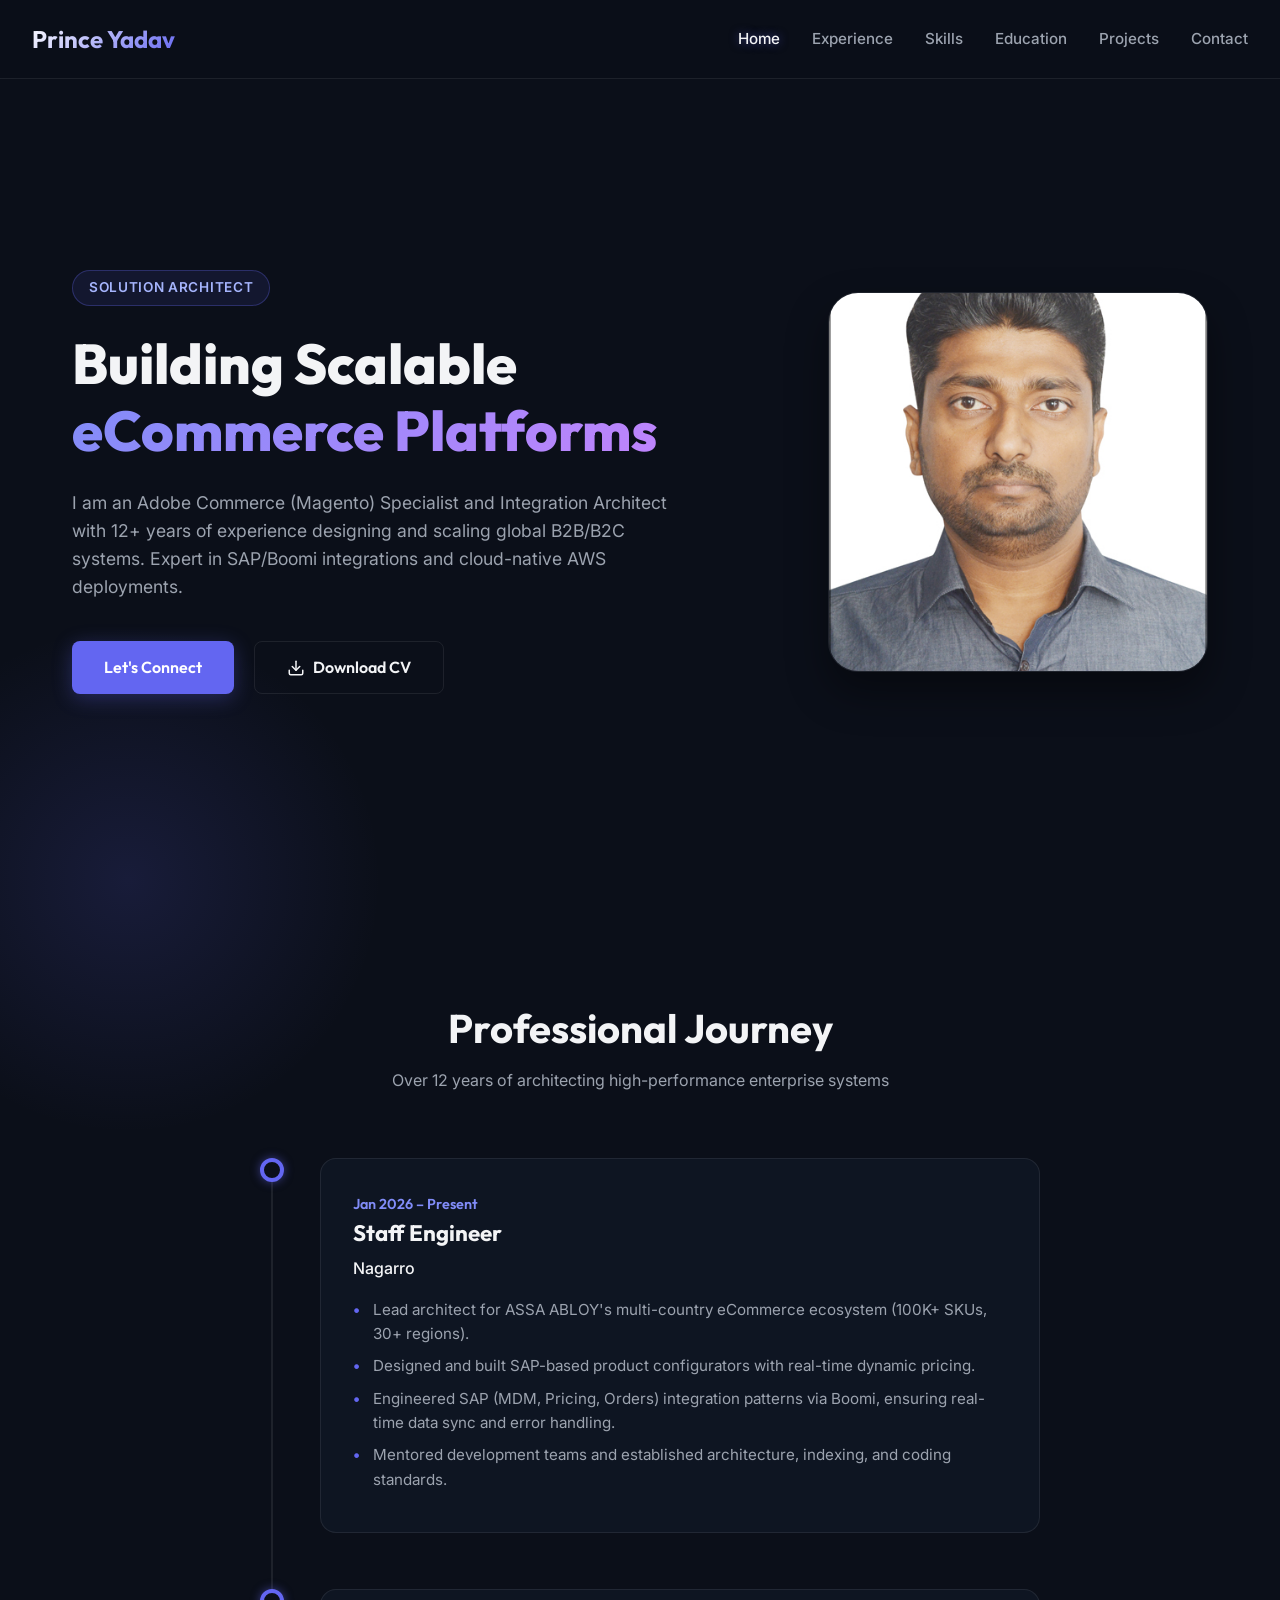
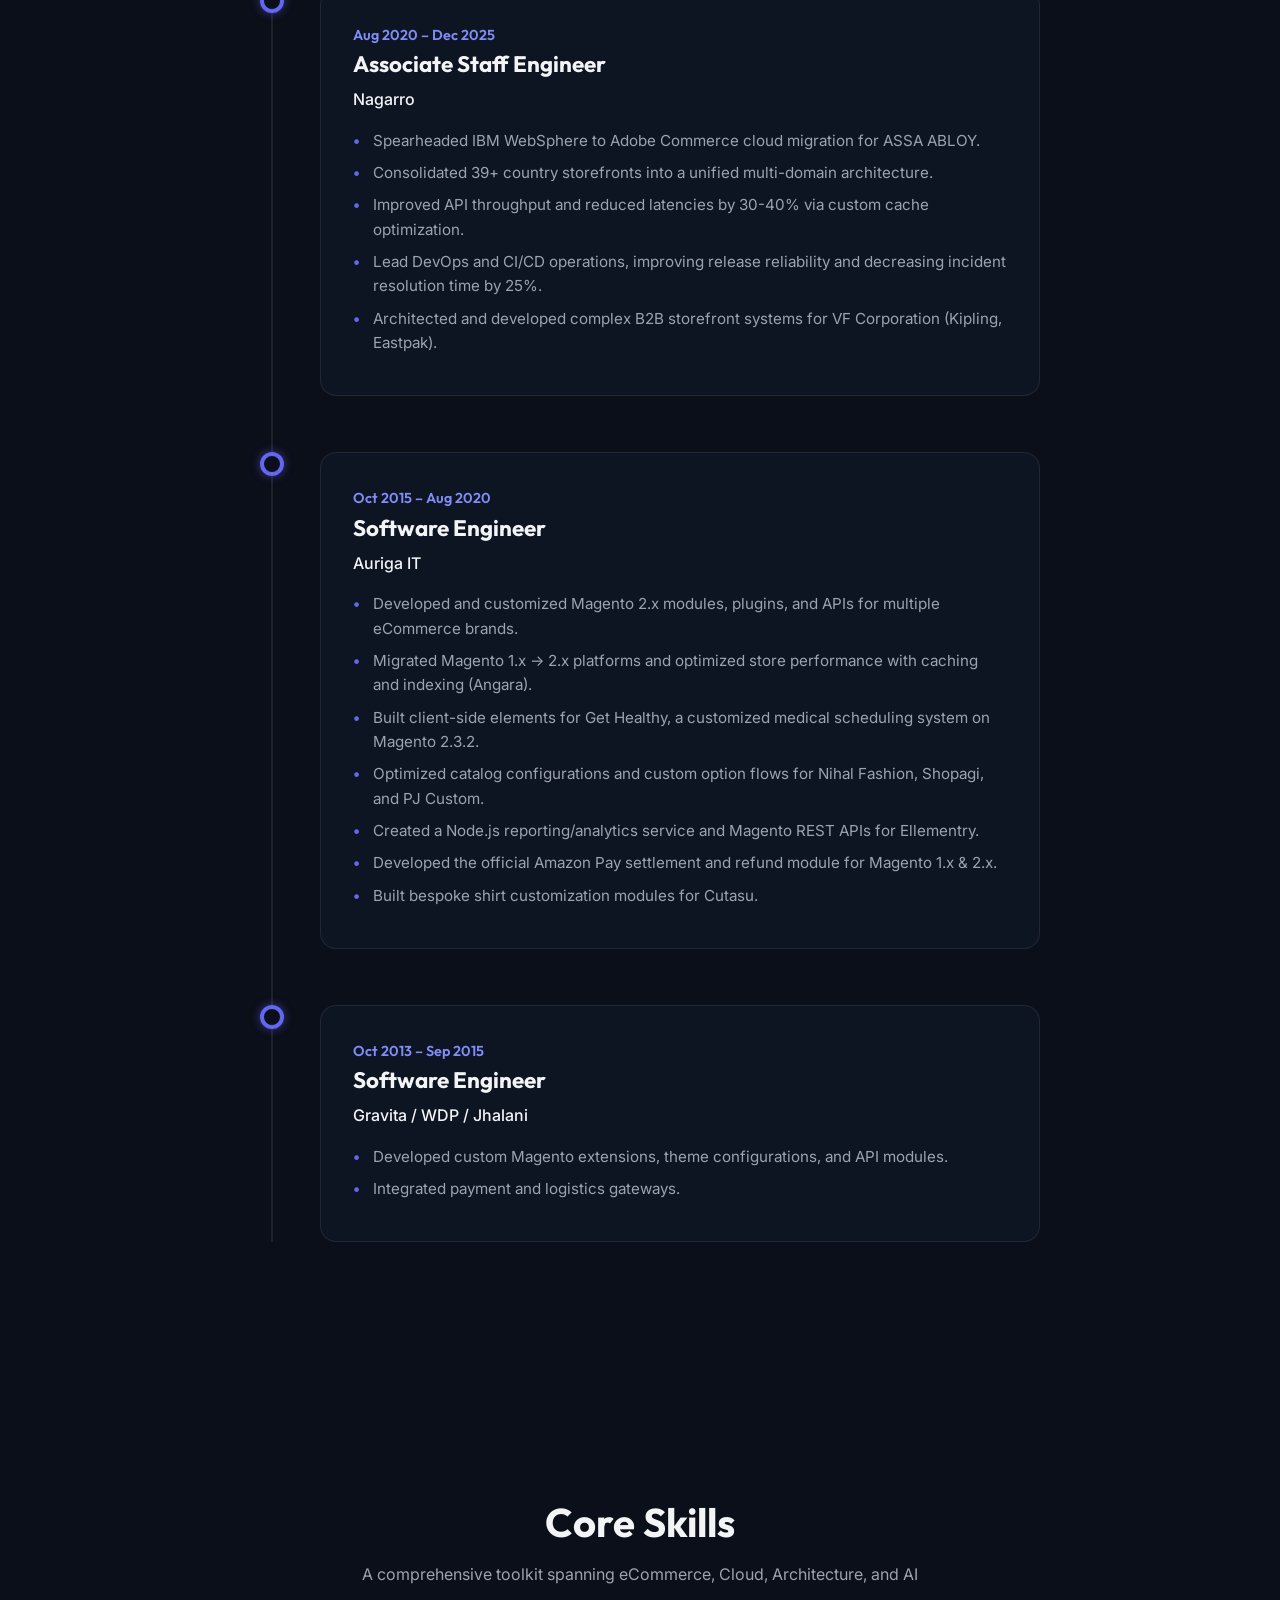
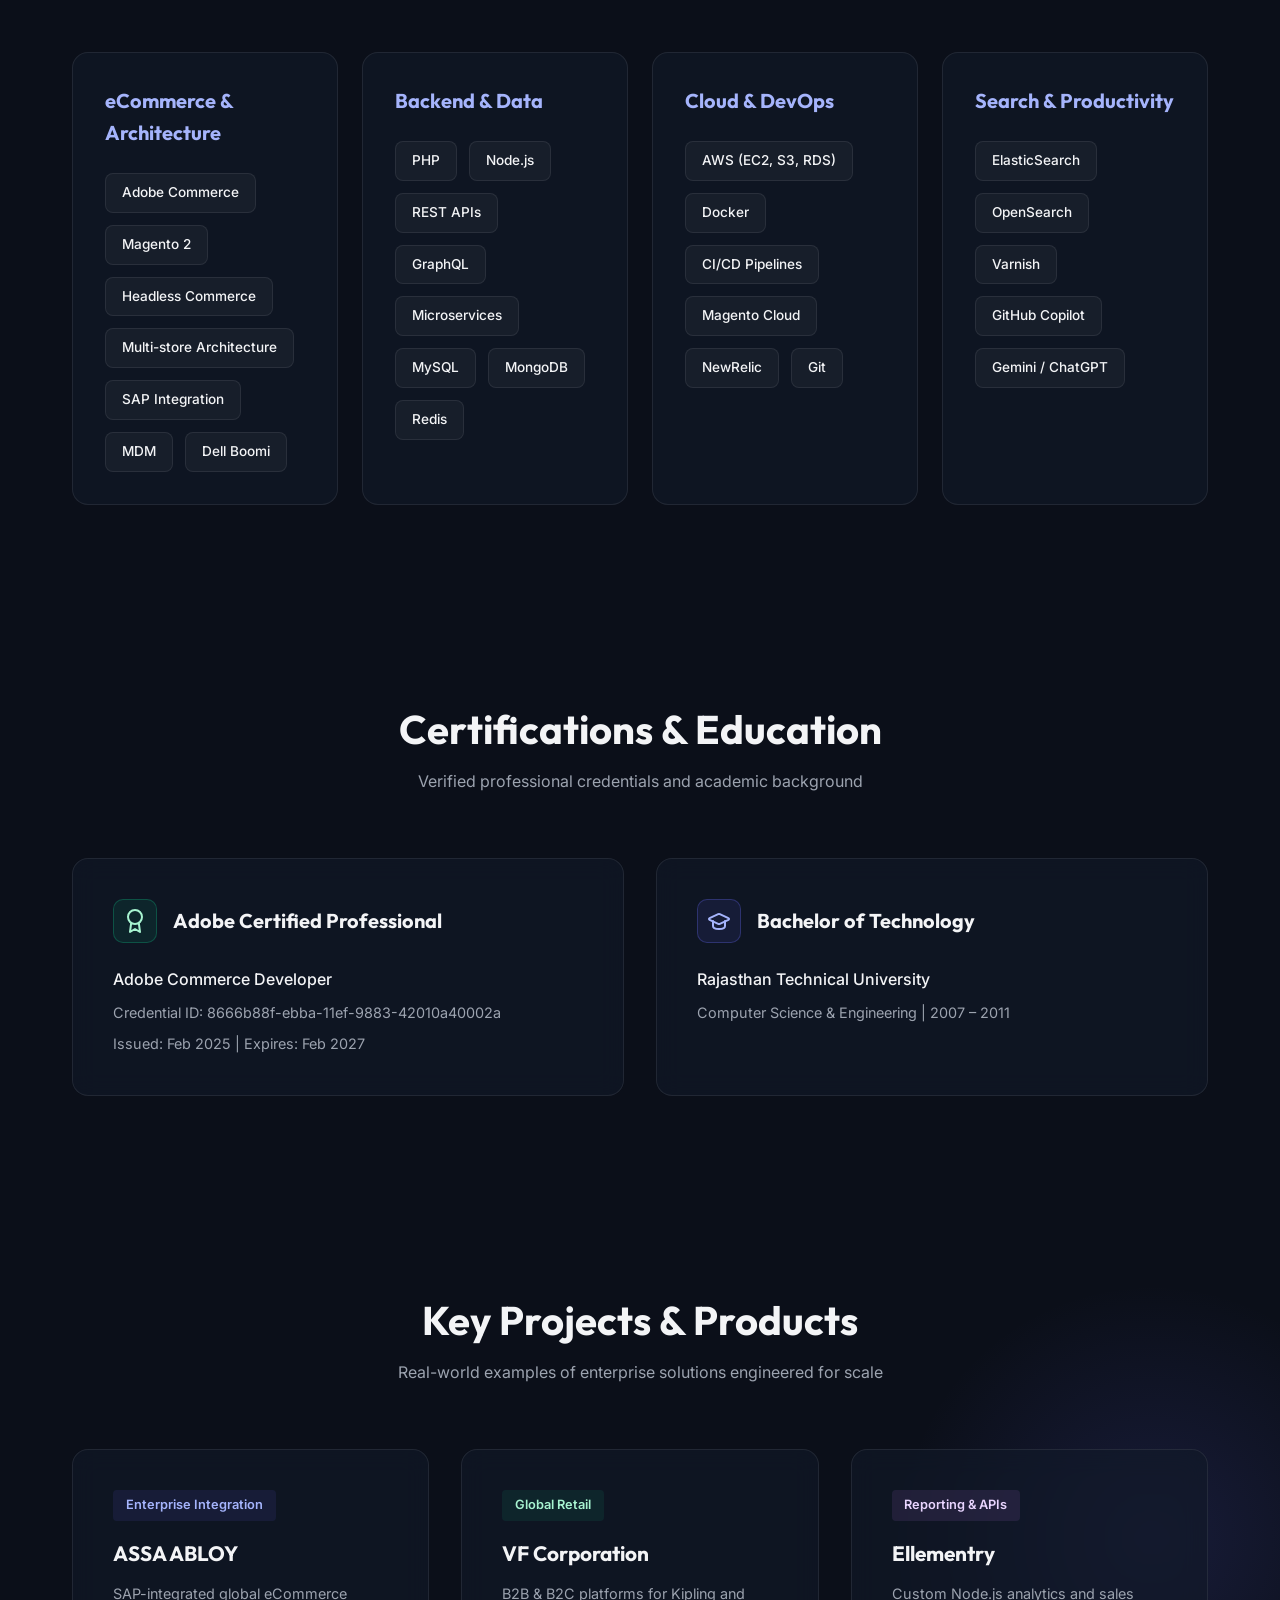
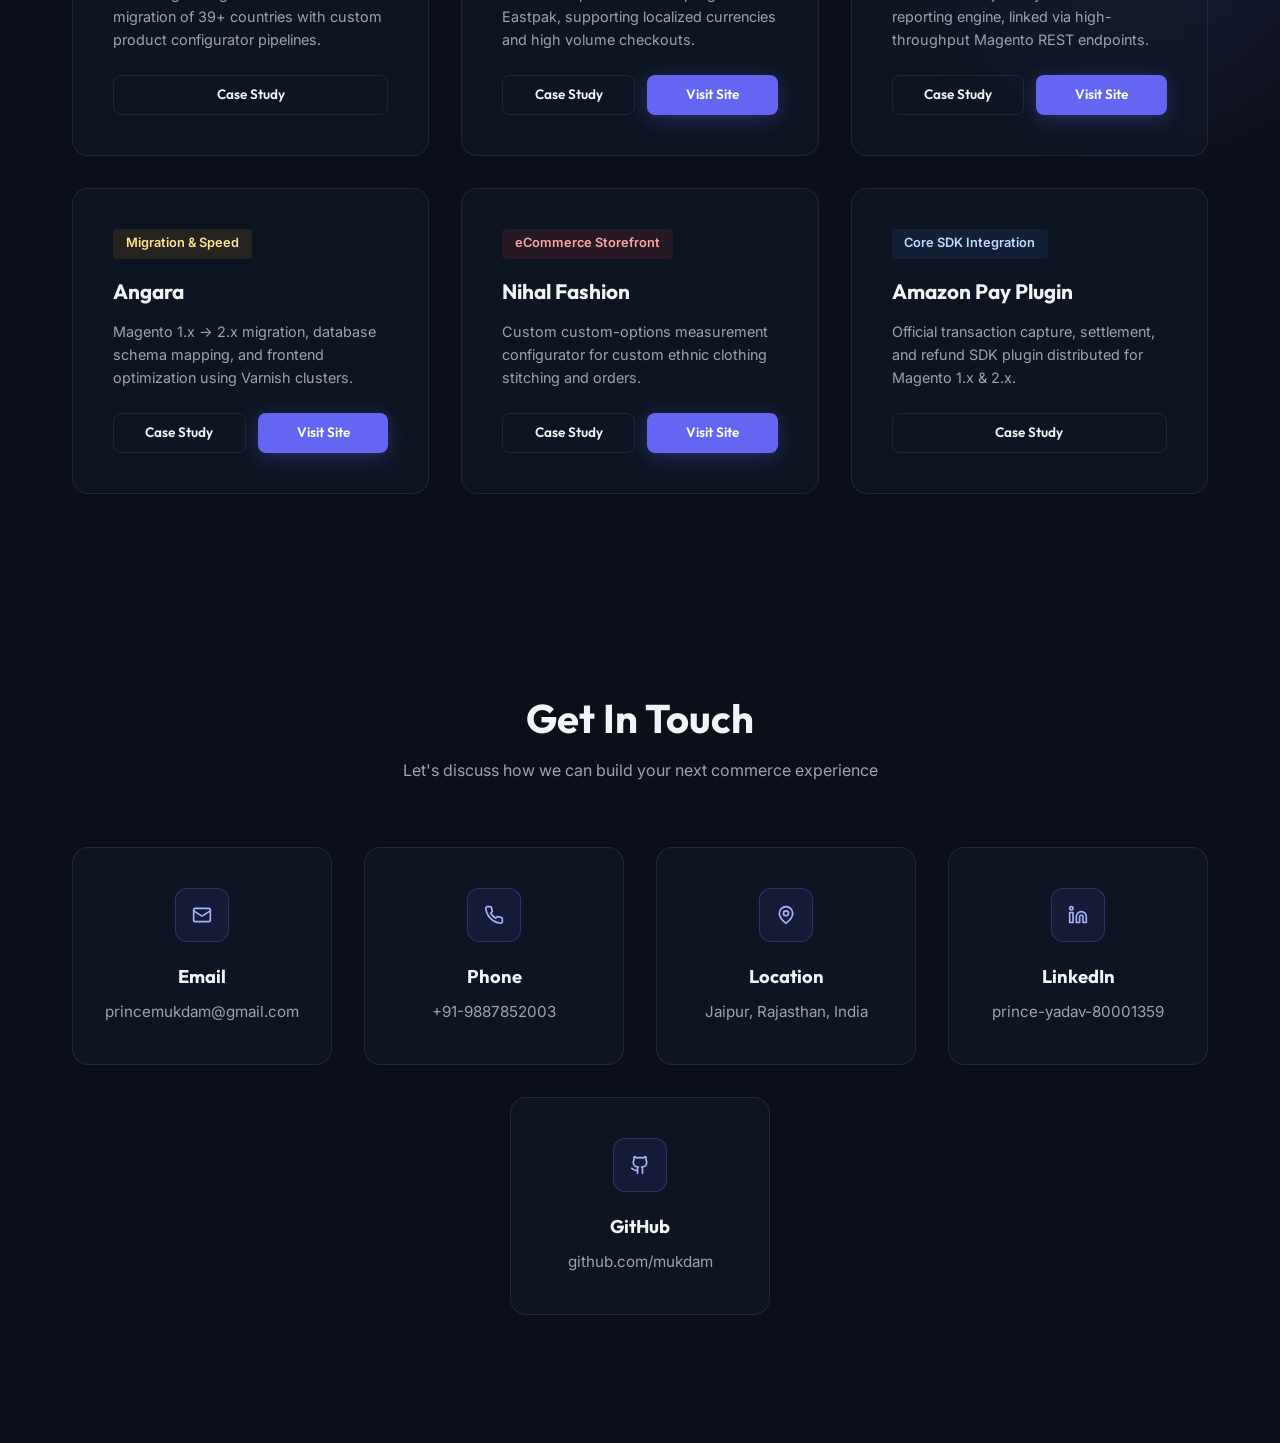
==== commit 5aae11e0: "style: remove contact form and redesign contact section into symmetrical glassmorphic cards" ====
--- a/index.html
+++ b/index.html
@@ -324,73 +324,55 @@
     </div>
     <div class="contact-container">
       
-      <div class="contact-info">
-        <div class="contact-method">
-          <div class="contact-icon">
-            <svg xmlns="http://www.w3.org/2000/svg" width="20" height="20" viewBox="0 0 24 24" fill="none" stroke="currentColor" stroke-width="2" stroke-linecap="round" stroke-linejoin="round" class="lucide lucide-mail"><rect width="20" height="16" x="2" y="4" rx="2"/><path d="m22 7-8.97 5.7a1.94 1.94 0 0 1-2.06 0L2 7"/></svg>
-          </div>
-          <div class="contact-details">
-            <h4>Email</h4>
-            <p><a href="mailto:princemukdam@gmail.com">princemukdam@gmail.com</a></p>
-          </div>
-        </div>
-
-        <div class="contact-method">
-          <div class="contact-icon">
-            <svg xmlns="http://www.w3.org/2000/svg" width="20" height="20" viewBox="0 0 24 24" fill="none" stroke="currentColor" stroke-width="2" stroke-linecap="round" stroke-linejoin="round" class="lucide lucide-phone"><path d="M22 16.92v3a2 2 0 0 1-2.18 2 19.79 19.79 0 0 1-8.63-3.07 19.5 19.5 0 0 1-6-6 19.79 19.79 0 0 1-3.07-8.67A2 2 0 0 1 4.11 2h3a2 2 0 0 1 2 1.72 12.84 12.84 0 0 0 .7 2.81 2 2 0 0 1-.45 2.11L8.09 9.91a16 16 0 0 0 6 6l1.27-1.27a2 2 0 0 1 2.11-.45 12.84 12.84 0 0 0 2.81.7A2 2 0 0 1 22 16.92z"/></svg>
-          </div>
-          <div class="contact-details">
-            <h4>Phone</h4>
-            <p><a href="tel:+91-9887852003">+91-9887852003</a></p>
-          </div>
-        </div>
-
-        <div class="contact-method">
-          <div class="contact-icon">
-            <svg xmlns="http://www.w3.org/2000/svg" width="20" height="20" viewBox="0 0 24 24" fill="none" stroke="currentColor" stroke-width="2" stroke-linecap="round" stroke-linejoin="round" class="lucide lucide-map-pin"><path d="M20 10c0 6-8 12-8 12s-8-6-8-12a8 8 0 0 1 16 0Z"/><circle cx="12" cy="10" r="3"/></svg>
-          </div>
-          <div class="contact-details">
-            <h4>Location</h4>
-            <p>Jaipur, Rajasthan, India</p>
-          </div>
-        </div>
-
-        <div class="contact-method">
-          <div class="contact-icon">
-            <svg xmlns="http://www.w3.org/2000/svg" width="20" height="20" viewBox="0 0 24 24" fill="none" stroke="currentColor" stroke-width="2" stroke-linecap="round" stroke-linejoin="round" class="lucide lucide-linkedin"><path d="M16 8a6 6 0 0 1 6 6v7h-4v-7a2 2 0 0 0-2-2 2 2 0 0 0-2 2v7h-4v-7a6 6 0 0 1 6-6z"/><rect width="4" height="12" x="2" y="9"/><circle cx="4" cy="4" r="2"/></svg>
-          </div>
-          <div class="contact-details">
-            <h4>LinkedIn</h4>
-            <p><a href="https://linkedin.com/in/prince-yadav-80001359" target="_blank">prince-yadav-80001359</a></p>
-          </div>
-        </div>
-
-        <div class="contact-method">
-          <div class="contact-icon">
-            <svg xmlns="http://www.w3.org/2000/svg" width="20" height="20" viewBox="0 0 24 24" fill="none" stroke="currentColor" stroke-width="2" stroke-linecap="round" stroke-linejoin="round" class="lucide lucide-github"><path d="M15 22v-4a4.8 4.8 0 0 0-1-3.5c3 0 6-2 6-5.5.08-1.25-.27-2.48-1-3.5.28-1.15.28-2.35 0-3.5 0 0-1 0-3 1.5-2.64-.5-5.36-.5-8 0C6 2 5 2 5 2c-.3 1.15-.3 2.35 0 3.5A5.403 5.403 0 0 0 4 9c0 3.5 3 5.5 6 5.5-.39.49-.68 1.05-.85 1.65-.17.6-.22 1.23-.15 1.85v4"/><path d="M9 18c-4.51 2-5-2-7-2"/></svg>
-          </div>
-          <div class="contact-details">
-            <h4>GitHub</h4>
-            <p><a href="https://github.com/mukdam" target="_blank">github.com/mukdam</a></p>
-          </div>
-        </div>
-      </div>
-
-      <form class="contact-form" action="#" onsubmit="event.preventDefault(); alert('Message sent!');">
-        <div class="form-group">
-          <label for="name">Name</label>
-          <input type="text" id="name" required placeholder="John Doe">
-        </div>
-        <div class="form-group">
-          <label for="email">Email</label>
-          <input type="email" id="email" required placeholder="john@example.com">
-        </div>
-        <div class="form-group">
-          <label for="message">Message</label>
-          <textarea id="message" rows="5" required placeholder="Your message here..."></textarea>
-        </div>
-        <button type="submit" class="btn btn-primary" style="margin-top: 1rem;">Send Message</button>
-      </form>
+      <div class="contact-method">
+        <div class="contact-icon">
+          <svg xmlns="http://www.w3.org/2000/svg" width="20" height="20" viewBox="0 0 24 24" fill="none" stroke="currentColor" stroke-width="2" stroke-linecap="round" stroke-linejoin="round" class="lucide lucide-mail"><rect width="20" height="16" x="2" y="4" rx="2"/><path d="m22 7-8.97 5.7a1.94 1.94 0 0 1-2.06 0L2 7"/></svg>
+        </div>
+        <div class="contact-details">
+          <h4>Email</h4>
+          <p><a href="mailto:princemukdam@gmail.com">princemukdam@gmail.com</a></p>
+        </div>
+      </div>
+
+      <div class="contact-method">
+        <div class="contact-icon">
+          <svg xmlns="http://www.w3.org/2000/svg" width="20" height="20" viewBox="0 0 24 24" fill="none" stroke="currentColor" stroke-width="2" stroke-linecap="round" stroke-linejoin="round" class="lucide lucide-phone"><path d="M22 16.92v3a2 2 0 0 1-2.18 2 19.79 19.79 0 0 1-8.63-3.07 19.5 19.5 0 0 1-6-6 19.79 19.79 0 0 1-3.07-8.67A2 2 0 0 1 4.11 2h3a2 2 0 0 1 2 1.72 12.84 12.84 0 0 0 .7 2.81 2 2 0 0 1-.45 2.11L8.09 9.91a16 16 0 0 0 6 6l1.27-1.27a2 2 0 0 1 2.11-.45 12.84 12.84 0 0 0 2.81.7A2 2 0 0 1 22 16.92z"/></svg>
+        </div>
+        <div class="contact-details">
+          <h4>Phone</h4>
+          <p><a href="tel:+91-9887852003">+91-9887852003</a></p>
+        </div>
+      </div>
+
+      <div class="contact-method">
+        <div class="contact-icon">
+          <svg xmlns="http://www.w3.org/2000/svg" width="20" height="20" viewBox="0 0 24 24" fill="none" stroke="currentColor" stroke-width="2" stroke-linecap="round" stroke-linejoin="round" class="lucide lucide-map-pin"><path d="M20 10c0 6-8 12-8 12s-8-6-8-12a8 8 0 0 1 16 0Z"/><circle cx="12" cy="10" r="3"/></svg>
+        </div>
+        <div class="contact-details">
+          <h4>Location</h4>
+          <p>Jaipur, Rajasthan, India</p>
+        </div>
+      </div>
+
+      <div class="contact-method">
+        <div class="contact-icon">
+          <svg xmlns="http://www.w3.org/2000/svg" width="20" height="20" viewBox="0 0 24 24" fill="none" stroke="currentColor" stroke-width="2" stroke-linecap="round" stroke-linejoin="round" class="lucide lucide-linkedin"><path d="M16 8a6 6 0 0 1 6 6v7h-4v-7a2 2 0 0 0-2-2 2 2 0 0 0-2 2v7h-4v-7a6 6 0 0 1 6-6z"/><rect width="4" height="12" x="2" y="9"/><circle cx="4" cy="4" r="2"/></svg>
+        </div>
+        <div class="contact-details">
+          <h4>LinkedIn</h4>
+          <p><a href="https://linkedin.com/in/prince-yadav-80001359" target="_blank">prince-yadav-80001359</a></p>
+        </div>
+      </div>
+
+      <div class="contact-method">
+        <div class="contact-icon">
+          <svg xmlns="http://www.w3.org/2000/svg" width="20" height="20" viewBox="0 0 24 24" fill="none" stroke="currentColor" stroke-width="2" stroke-linecap="round" stroke-linejoin="round" class="lucide lucide-github"><path d="M15 22v-4a4.8 4.8 0 0 0-1-3.5c3 0 6-2 6-5.5.08-1.25-.27-2.48-1-3.5.28-1.15.28-2.35 0-3.5 0 0-1 0-3 1.5-2.64-.5-5.36-.5-8 0C6 2 5 2 5 2c-.3 1.15-.3 2.35 0 3.5A5.403 5.403 0 0 0 4 9c0 3.5 3 5.5 6 5.5-.39.49-.68 1.05-.85 1.65-.17.6-.22 1.23-.15 1.85v4"/><path d="M9 18c-4.51 2-5-2-7-2"/></svg>
+        </div>
+        <div class="contact-details">
+          <h4>GitHub</h4>
+          <p><a href="https://github.com/mukdam" target="_blank">github.com/mukdam</a></p>
+        </div>
+      </div>
 
     </div>
   </section>
--- a/style.css
+++ b/style.css
@@ -288,7 +288,7 @@
   opacity: 1;
 }
 
-.card::after, .skill-category::after {
+.card::after, .skill-category::after, .contact-method::after {
   content: '';
   position: absolute;
   top: 0;
@@ -303,11 +303,11 @@
   transition: opacity 0.5s ease;
 }
 
-.card:hover::after, .skill-category:hover::after {
+.card:hover::after, .skill-category:hover::after, .contact-method:hover::after {
   opacity: 1;
 }
 
-.skill-category * {
+.skill-category *, .contact-method * {
   position: relative;
   z-index: 2;
 }
@@ -451,42 +451,80 @@
 
 /* Contact Info styling */
 .contact-container {
-  display: grid;
-  grid-template-columns: 1fr 1.5fr;
-  gap: 4rem;
-  max-width: 900px;
+  display: flex;
+  flex-wrap: wrap;
+  gap: 2rem;
+  max-width: 1200px;
   margin: 0 auto;
-}
-
-.contact-info {
+  justify-content: center;
+}
+
+.contact-method {
+  flex: 1 1 220px;
+  max-width: 260px;
+  background: var(--card-bg);
+  backdrop-filter: blur(12px);
+  -webkit-backdrop-filter: blur(12px);
+  border: 1px solid var(--border-color);
+  border-radius: 16px;
+  padding: 2.5rem 1.5rem;
   display: flex;
   flex-direction: column;
-  gap: 2rem;
-}
-
-.contact-method {
-  display: flex;
-  align-items: flex-start;
-  gap: 1rem;
+  align-items: center;
+  justify-content: center;
+  text-align: center;
+  gap: 1.25rem;
+  transition: var(--transition);
+  position: relative;
+  overflow: hidden;
+}
+
+.contact-method:hover {
+  transform: translateY(-5px);
+  border-color: rgba(99, 102, 241, 0.3);
+  box-shadow: 0 10px 30px rgba(0,0,0,0.25);
+}
+
+.contact-method::before {
+  content: '';
+  position: absolute;
+  top: 0;
+  left: 0;
+  width: 100%;
+  height: 4px;
+  background: linear-gradient(90deg, var(--accent-color), #c084fc);
+  opacity: 0;
+  transition: var(--transition);
+}
+
+.contact-method:hover::before {
+  opacity: 1;
 }
 
 .contact-icon {
-  width: 44px;
-  height: 44px;
+  width: 54px;
+  height: 54px;
   background: rgba(99, 102, 241, 0.1);
   border: 1px solid rgba(99, 102, 241, 0.3);
-  border-radius: 10px;
+  border-radius: 12px;
   display: flex;
   align-items: center;
   justify-content: center;
   color: #a5b4fc;
-  font-size: 1.2rem;
+  font-size: 1.4rem;
+  transition: var(--transition);
+}
+
+.contact-method:hover .contact-icon {
+  background: var(--accent-color);
+  color: white;
+  box-shadow: 0 0 15px rgba(99, 102, 241, 0.4);
 }
 
 .contact-details h4 {
   font-family: var(--font-heading);
-  font-size: 1rem;
-  margin-bottom: 0.25rem;
+  font-size: 1.15rem;
+  margin-bottom: 0.5rem;
 }
 
 .contact-details p {
@@ -502,44 +540,6 @@
 
 .contact-details a:hover {
   color: var(--accent-color);
-}
-
-.contact-form {
-  background: var(--card-bg);
-  border: 1px solid var(--border-color);
-  border-radius: 16px;
-  padding: 2.5rem;
-  display: flex;
-  flex-direction: column;
-  gap: 1.5rem;
-}
-
-.form-group {
-  display: flex;
-  flex-direction: column;
-  gap: 0.5rem;
-}
-
-.form-group label {
-  font-size: 0.85rem;
-  font-weight: 500;
-  color: var(--text-secondary);
-}
-
-.form-group input, .form-group textarea {
-  background: rgba(255, 255, 255, 0.03);
-  border: 1px solid var(--border-color);
-  border-radius: 8px;
-  padding: 0.8rem 1rem;
-  color: var(--text-primary);
-  font-family: var(--font-body);
-  transition: var(--transition);
-}
-
-.form-group input:focus, .form-group textarea:focus {
-  outline: none;
-  border-color: var(--accent-color);
-  box-shadow: 0 0 0 3px rgba(99, 102, 241, 0.15);
 }
 
 /* Scroll Animation classes */
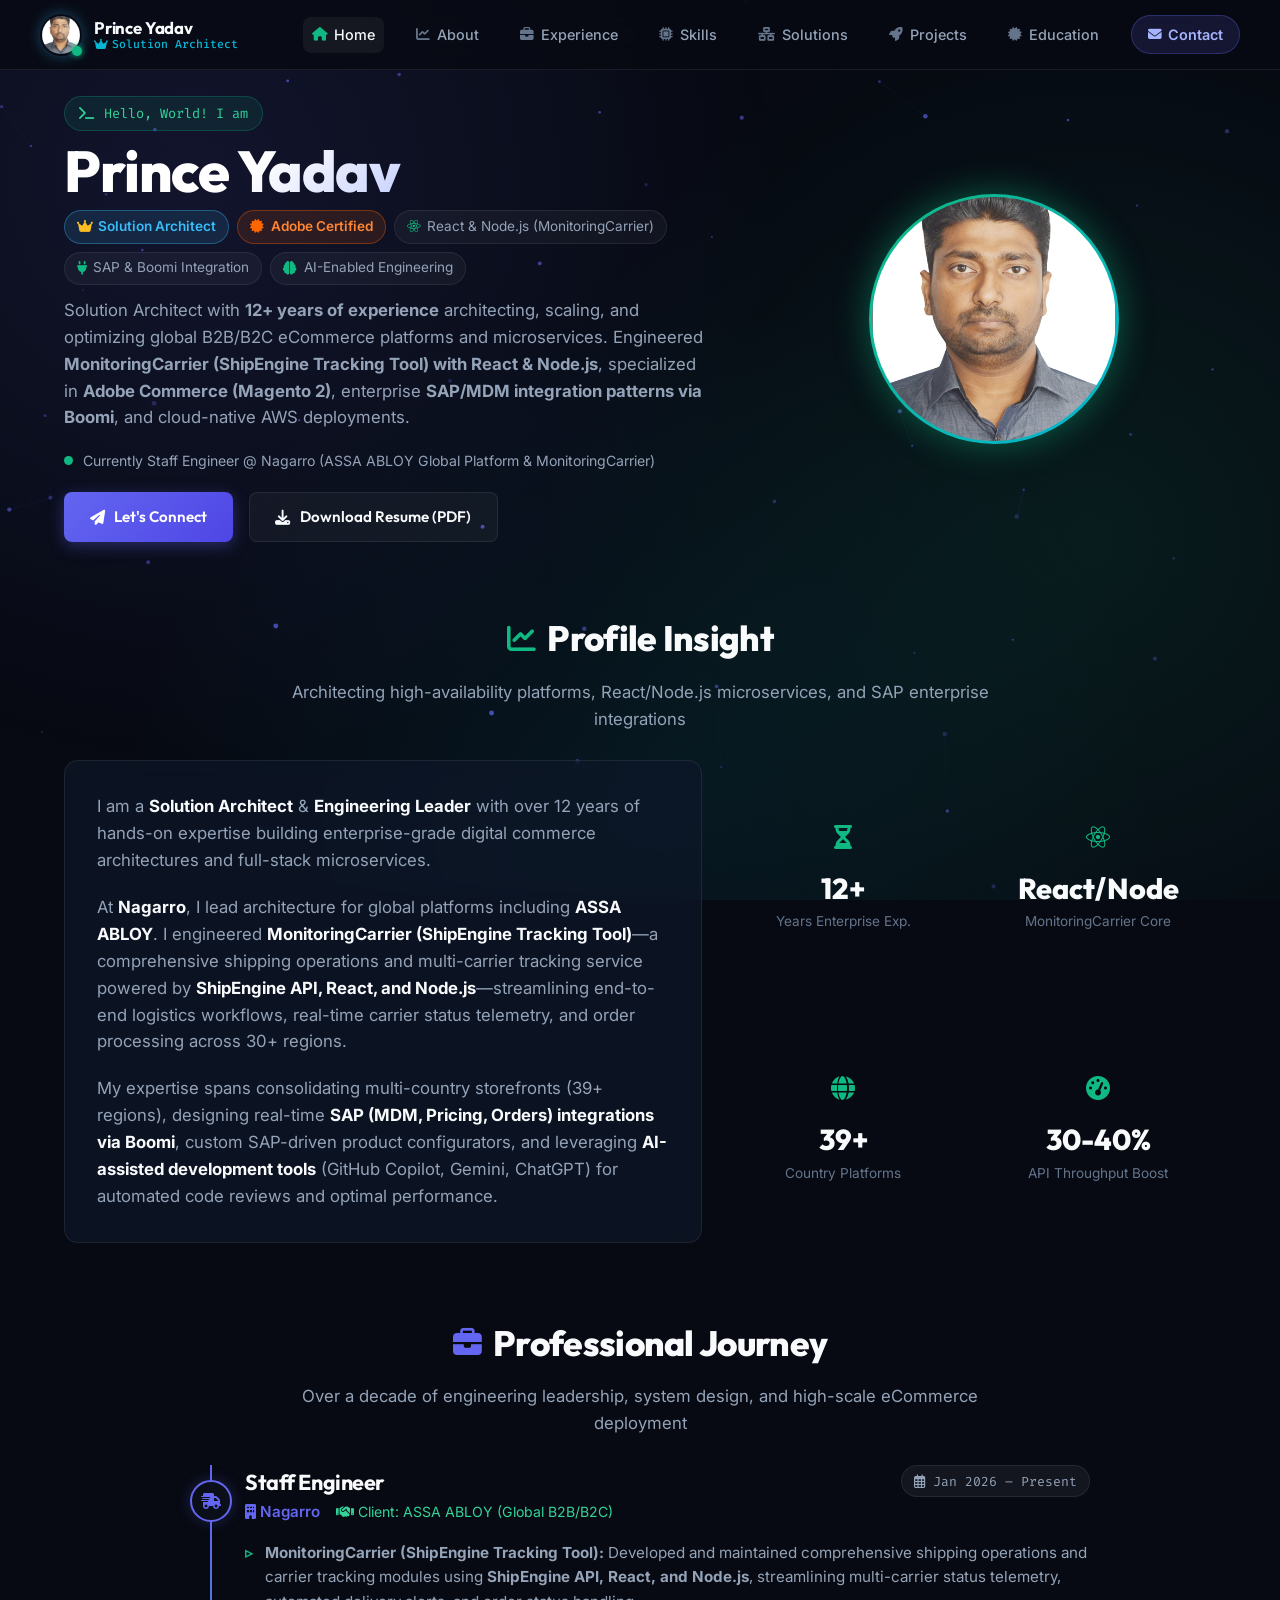
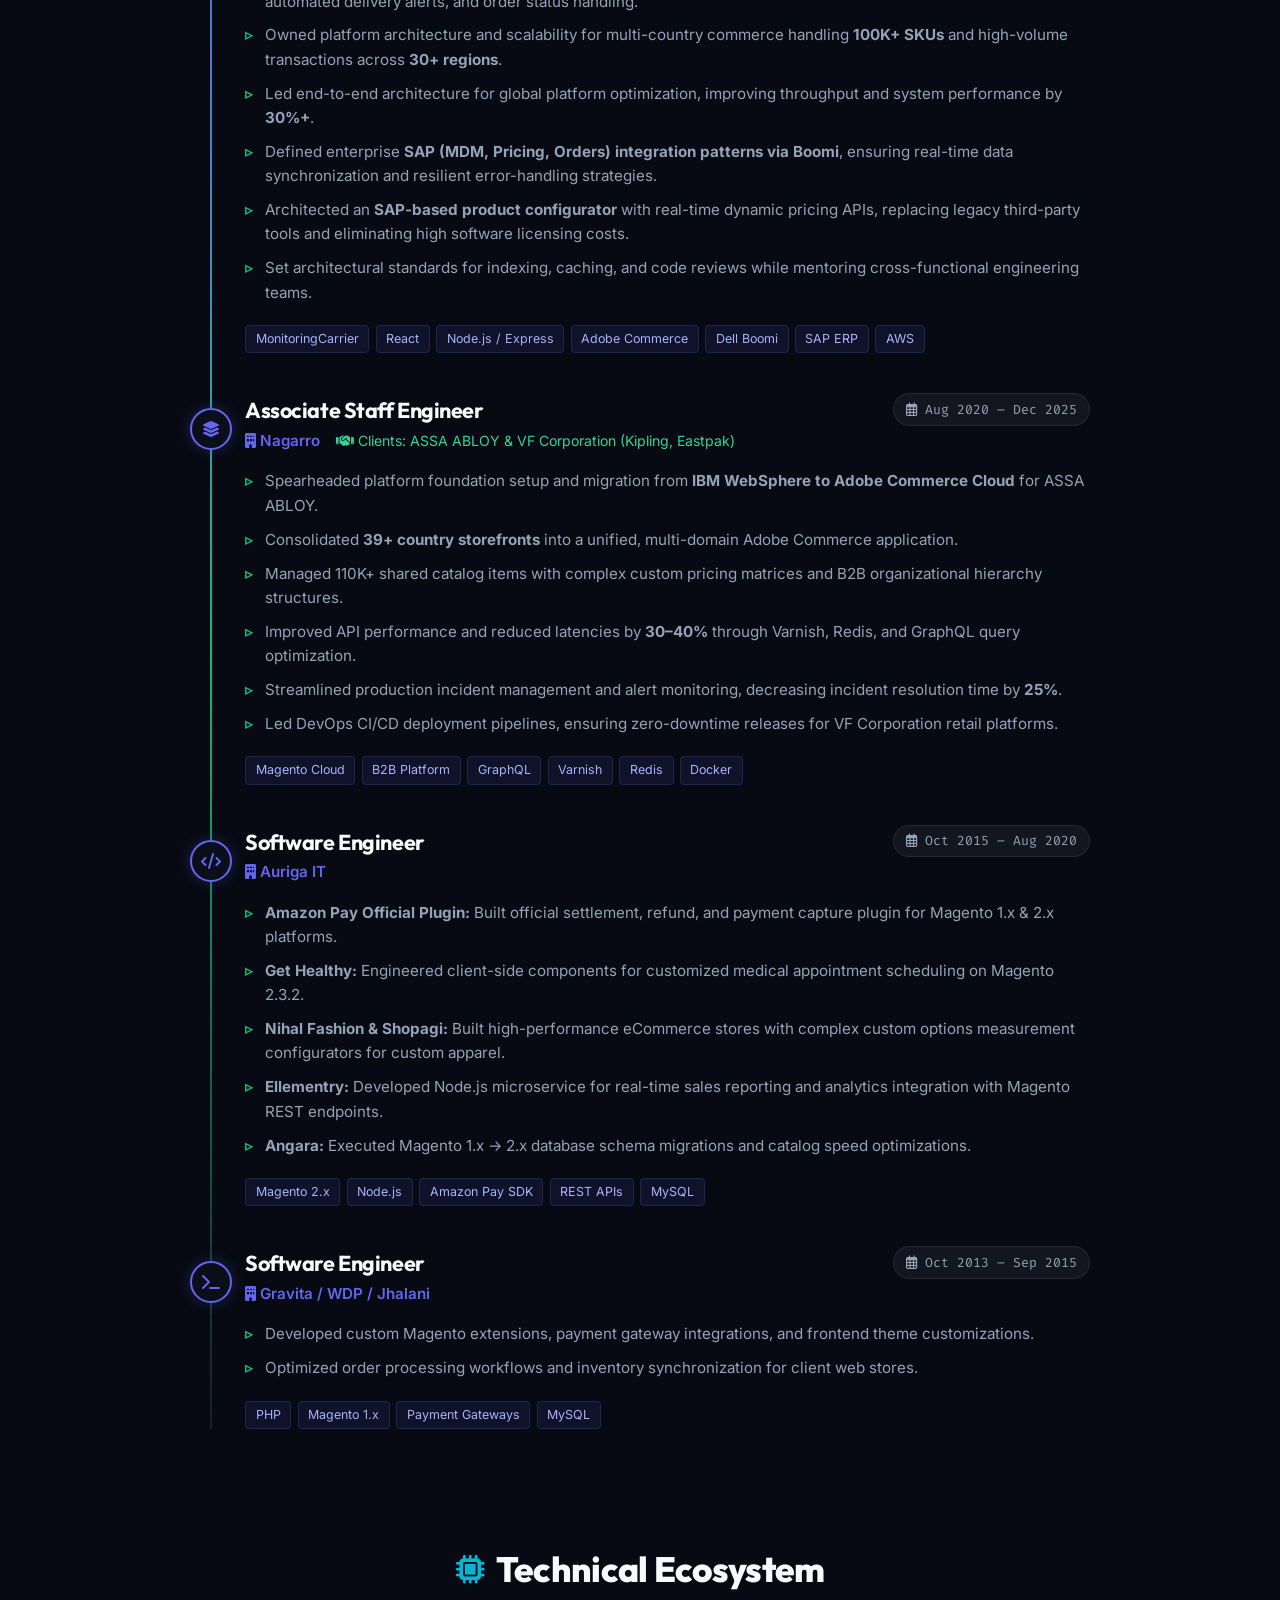
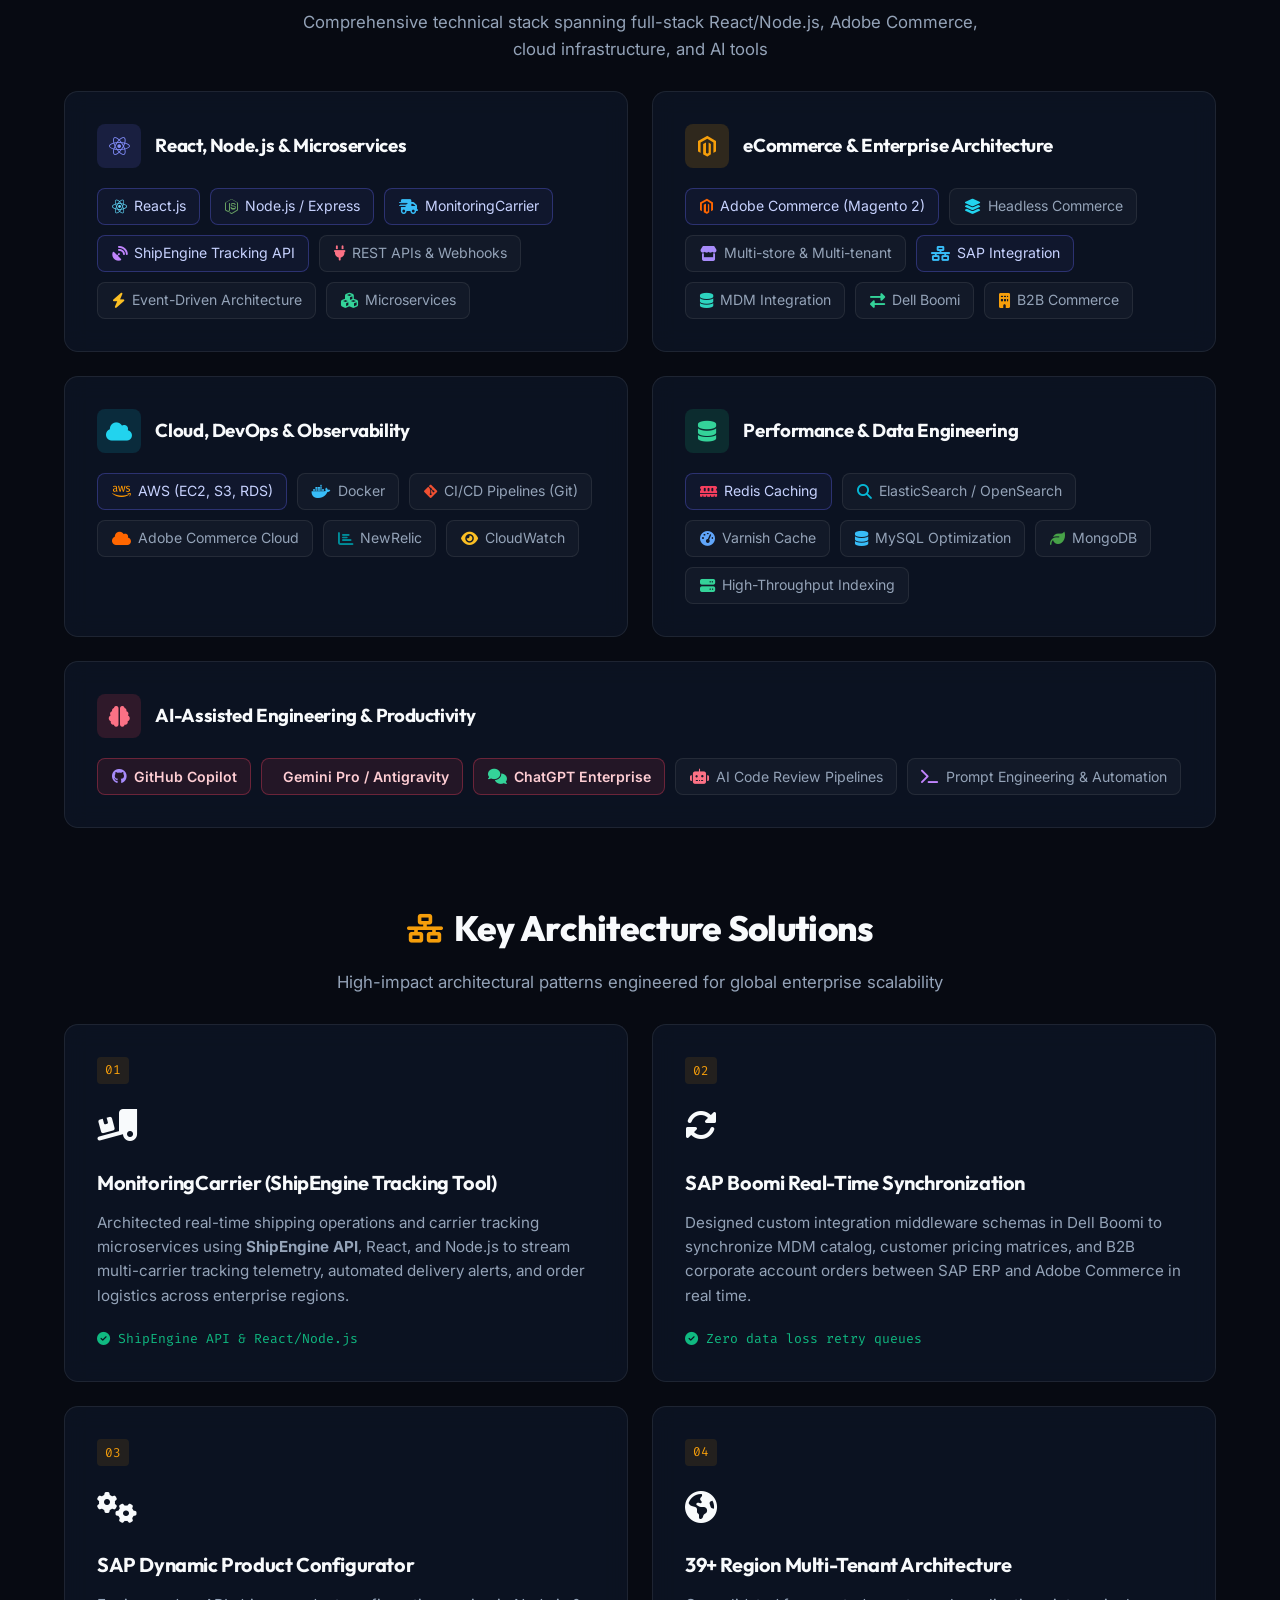
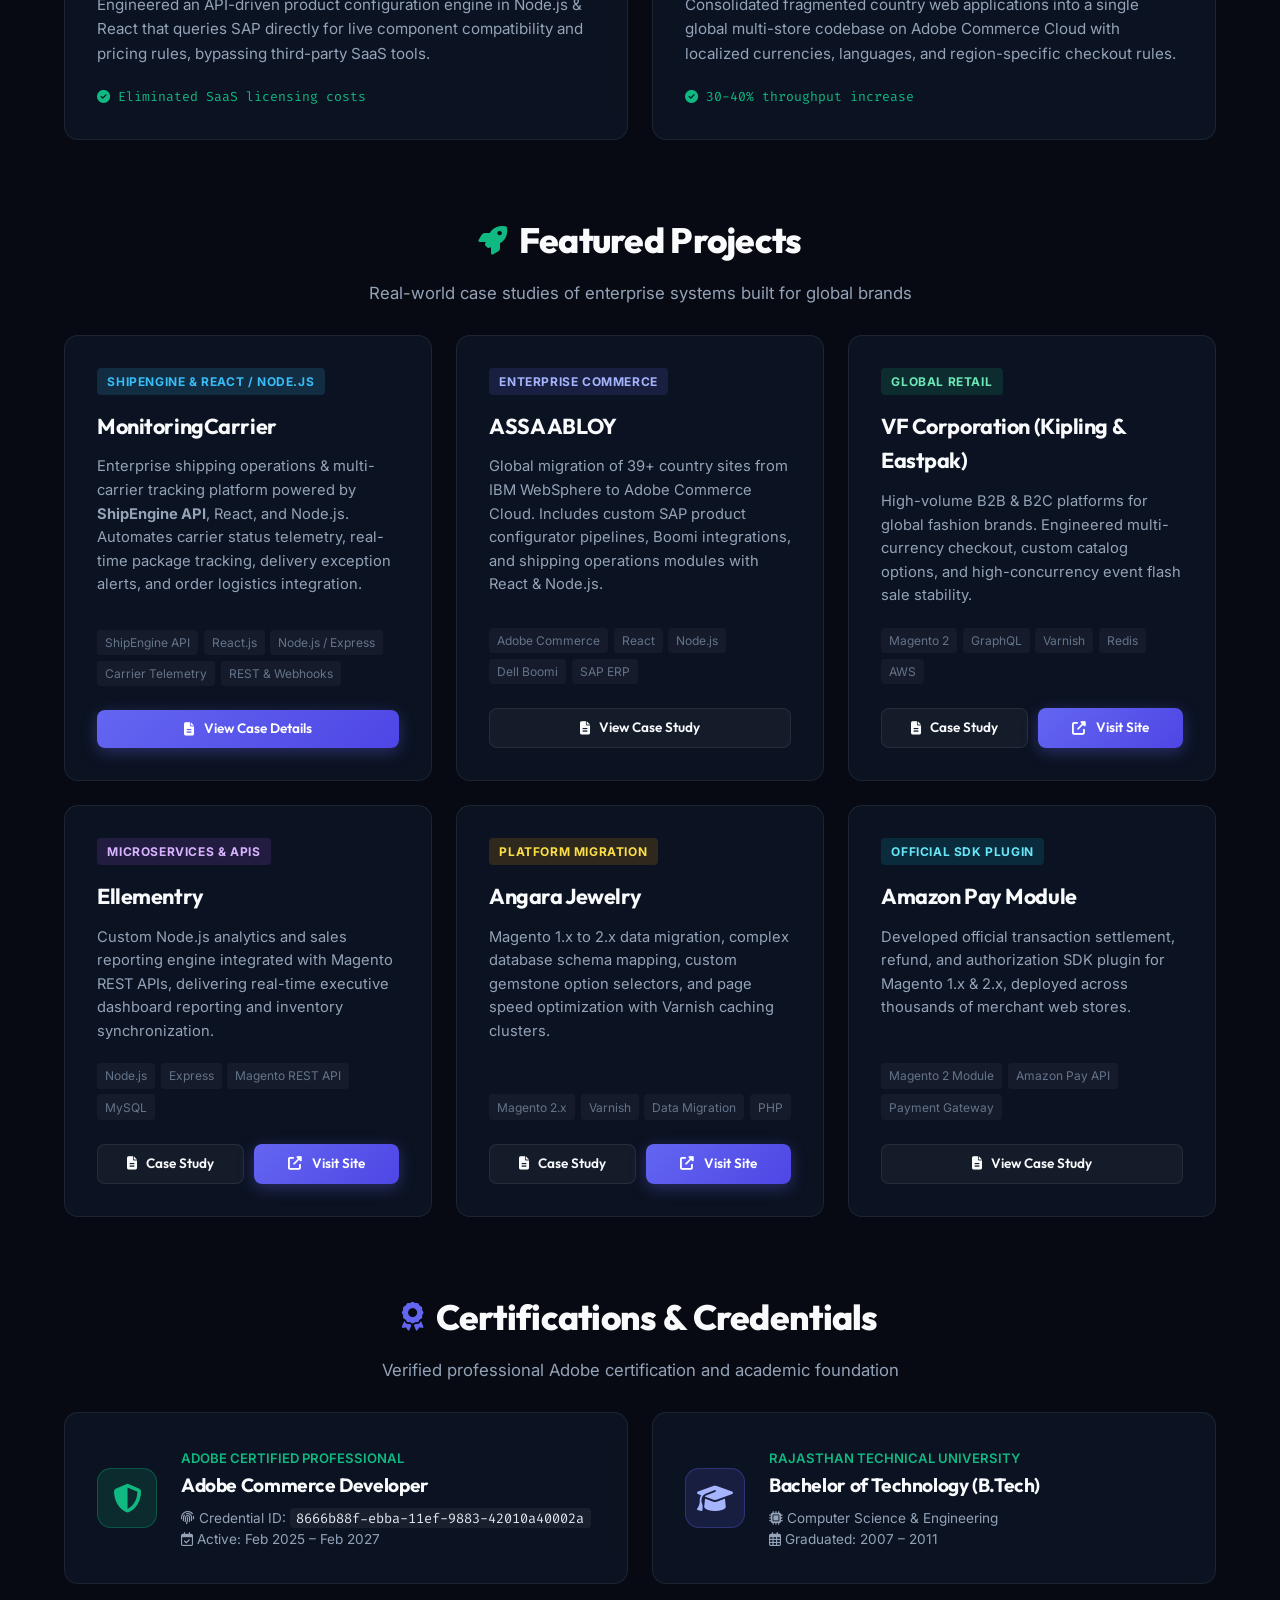
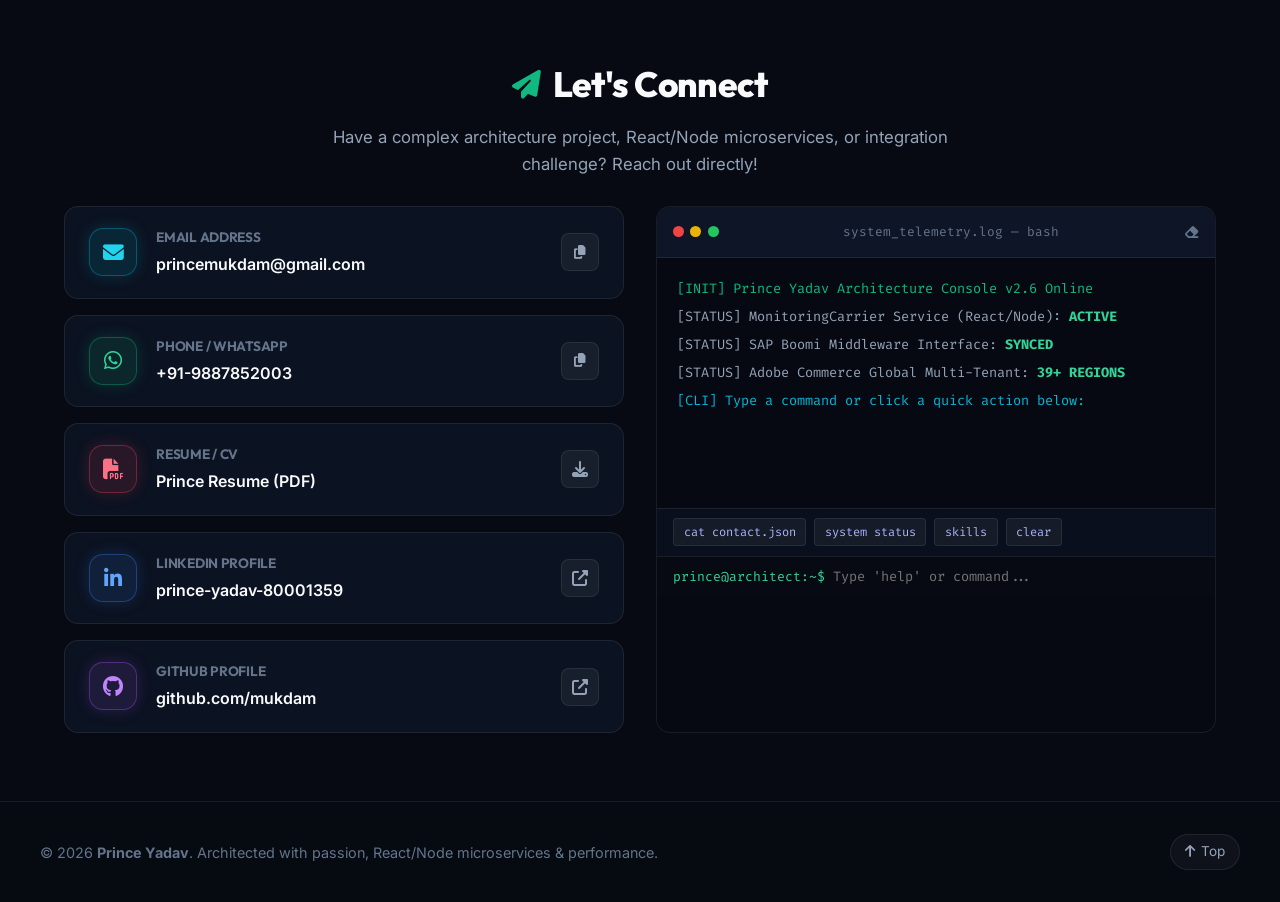
==== commit a25c00d1: "feat: modernize portfolio UI, add MonitoringCarrier ShipEngine case study, and refine circular avata" ====
--- a/index.html
+++ b/index.html
@@ -1,382 +1,770 @@
 <!DOCTYPE html>
 <html lang="en">
+
 <head>
-  <meta charset="UTF-8">
-  <meta name="viewport" content="width=device-width, initial-scale=1.0">
-  <title>Prince Yadav | Adobe Commerce Architect & Integration Specialist</title>
-  <meta name="description" content="Portfolio of Prince Yadav, Solution Architect with 12+ years of experience in Adobe Commerce (Magento 2), SAP integrations, and AWS architectures.">
-  <link rel="stylesheet" href="style.css">
-
+  <meta charset="UTF-8" />
+  <meta name="viewport" content="width=device-width, initial-scale=1.0, viewport-fit=cover" />
+  <title>Prince Yadav | Solution Architect | Adobe Commerce, React & Node.js Specialist</title>
+
+  <!-- SEO Meta Tags -->
+  <meta name="description"
+    content="Portfolio of Prince Yadav, Solution Architect with 12+ years of experience in Adobe Commerce (Magento 2), MonitoringCarrier (React & Node.js), SAP & Boomi integrations, and AWS cloud architectures." />
+  <meta name="keywords"
+    content="Solution Architect, Adobe Commerce Developer, MonitoringCarrier, React, Node.js, Magento 2, SAP Integration, Boomi, PHP, AWS, Docker, AI Engineering, Jaipur, India" />
+  <meta name="author" content="Prince Yadav" />
+  <meta name="robots" content="index, follow" />
+
+  <!-- Canonical URL -->
+  <link rel="canonical" href="https://mukdam.github.io/" />
+
+  <!-- Open Graph / Facebook -->
+  <meta property="og:title" content="Prince Yadav | Solution Architect | Adobe Commerce, React & Node.js Specialist" />
+  <meta property="og:description"
+    content="Solution Architect with 12+ years experience in Adobe Commerce, React & Node.js (MonitoringCarrier), SAP integrations, and AWS architectures." />
+  <meta property="og:type" content="website" />
+  <meta property="og:url" content="https://mukdam.github.io/" />
+  <meta property="og:image" content="https://mukdam.github.io/PrincePic.jpg" />
+
+  <!-- Fonts & Icons -->
+  <link rel="preconnect" href="https://fonts.googleapis.com" />
+  <link rel="preconnect" href="https://fonts.gstatic.com" crossorigin />
+  <link
+    href="https://fonts.googleapis.com/css2?family=Fira+Code:wght@400;500;600;700&family=Inter:ital,wght@0,300;0,400;0,500;0,600;0,700;1,400&family=Outfit:wght@400;500;600;700;800&display=swap"
+    rel="stylesheet" />
+
+  <!-- Font Awesome Icons -->
+  <link rel="stylesheet" href="https://cdnjs.cloudflare.com/ajax/libs/font-awesome/6.4.0/css/all.min.css" />
+
+  <!-- Custom Stylesheet -->
+  <link rel="stylesheet" href="style.css" />
 </head>
+
 <body>
-
-  <!-- Navigation -->
-  <nav>
-    <a href="#home" class="logo">Prince Yadav</a>
-    <ul class="nav-links">
-      <li><a href="#home" class="active">Home</a></li>
-      <li><a href="#experience">Experience</a></li>
-      <li><a href="#skills">Skills</a></li>
-      <li><a href="#education">Education</a></li>
-      <li><a href="#projects">Projects</a></li>
-      <li><a href="#contact">Contact</a></li>
-    </ul>
+  <!-- Canvas Background for dynamic particle network -->
+  <canvas id="canvas-bg" aria-hidden="true"></canvas>
+
+  <!-- Ambient Glow Blobs -->
+  <div class="ambient-glow" aria-hidden="true"></div>
+
+  <!-- Toast Notification Container -->
+  <div id="toast-container" class="toast-container"></div>
+
+  <!-- Navigation Bar -->
+  <nav class="navbar" id="navbar">
+    <div class="nav-container">
+      <a href="#home" class="logo-link" aria-label="Prince Yadav Portfolio">
+        <div class="nav-brand">
+          <div class="nav-avatar-wrapper">
+            <img src="PrincePic.jpg" alt="Prince Yadav" class="nav-avatar-img" />
+            <span class="status-dot" title="Available for Architecture & Consulting"></span>
+          </div>
+          <div class="nav-brand-info">
+            <span class="nav-brand-name">Prince Yadav</span>
+            <span class="nav-brand-title"><i class="fas fa-crown"></i> Solution Architect</span>
+          </div>
+        </div>
+      </a>
+
+      <button class="hamburger" id="hamburger" aria-label="Toggle navigation menu" aria-expanded="false">
+        <span></span><span></span><span></span>
+      </button>
+
+      <div class="nav-links" id="nav-links">
+        <a href="#home"><i class="fas fa-home"></i> Home</a>
+        <a href="#about"><i class="fas fa-chart-line"></i> About</a>
+        <a href="#experience"><i class="fas fa-briefcase"></i> Experience</a>
+        <a href="#skills"><i class="fas fa-microchip"></i> Skills</a>
+        <a href="#architecture"><i class="fas fa-network-wired"></i> Solutions</a>
+        <a href="#projects"><i class="fas fa-rocket"></i> Projects</a>
+        <a href="#education"><i class="fas fa-certificate"></i> Education</a>
+        <a href="#contact" class="nav-cta"><i class="fas fa-envelope"></i> Contact</a>
+      </div>
+    </div>
   </nav>
 
-  <!-- Hero Section -->
-  <section id="home" class="hero">
-    <div class="hero-content">
-      <span class="badge">Solution Architect</span>
-      <h1 class="hero-title">Building Scalable<br><span>eCommerce Platforms</span></h1>
-      <p class="hero-description">
-        I am an Adobe Commerce (Magento) Specialist and Integration Architect with 12+ years of experience designing and scaling global B2B/B2C systems. Expert in SAP/Boomi integrations and cloud-native AWS deployments.
-      </p>
-      <div class="cta-group">
-        <a href="#contact" class="btn btn-primary">Let's Connect</a>
-        <a href="Prince Resume Magento.pdf" class="btn btn-secondary" download>
-          <svg xmlns="http://www.w3.org/2000/svg" width="18" height="18" viewBox="0 0 24 24" fill="none" stroke="currentColor" stroke-width="2" stroke-linecap="round" stroke-linejoin="round" class="lucide lucide-download" style="margin-right: 8px; vertical-align: middle;"><path d="M21 15v4a2 2 0 0 1-2 2H5a2 2 0 0 1-2-2v-4"/><polyline points="7 10 12 15 17 10"/><line x1="12" x2="12" y1="15" y2="3"/></svg>Download CV
+  <!-- Main Content Container -->
+  <main class="container" id="main-content">
+    
+    <!-- Hero Section -->
+    <section id="home" class="hero-wrapper">
+      <div class="hero-content">
+        <div class="hero-greeting">
+          <i class="fas fa-terminal"></i> <span>Hello, World! I am</span>
+        </div>
+        <h1 class="hero-name">Prince Yadav</h1>
+        <div class="hero-tagline">
+          <span class="tag-pill tag-highlight"><i class="fas fa-crown"></i> Solution Architect</span>
+          <span class="tag-pill tag-adobe"><i class="fas fa-certificate"></i> Adobe Certified</span>
+          <span class="tag-pill"><i class="fab fa-react"></i> React &amp; Node.js (MonitoringCarrier)</span>
+          <span class="tag-pill"><i class="fas fa-plug"></i> SAP &amp; Boomi Integration</span>
+          <span class="tag-pill"><i class="fas fa-brain"></i> AI-Enabled Engineering</span>
+        </div>
+        <p class="hero-desc">
+          Solution Architect with <strong>12+ years of experience</strong> architecting, scaling, and optimizing global B2B/B2C eCommerce platforms and microservices. Engineered <strong>MonitoringCarrier (ShipEngine Tracking Tool) with React &amp; Node.js</strong>, specialized in <strong>Adobe Commerce (Magento 2)</strong>, enterprise <strong>SAP/MDM integration patterns via Boomi</strong>, and cloud-native AWS deployments.
+        </p>
+
+        <div class="status-badge">
+          <span class="status-pulse"></span>
+          <span>Currently Staff Engineer @ Nagarro (ASSA ABLOY Global Platform &amp; MonitoringCarrier)</span>
+        </div>
+
+        <div class="cta-group">
+          <a href="#contact" class="btn btn-primary">
+            <i class="fas fa-paper-plane"></i> Let's Connect
+          </a>
+          <a href="Prince Resume Magento & Js.pdf" class="btn btn-secondary" download>
+            <i class="fas fa-download"></i> Download Resume (PDF)
+          </a>
+        </div>
+      </div>
+
+      <div class="hero-image-wrapper">
+        <div class="avatar-frame">
+          <img src="PrincePic.jpg" alt="Prince Yadav - Solution Architect" class="avatar-img" />
+        </div>
+      </div>
+    </section>
+
+    <!-- Profile Insight / Stats Section -->
+    <section id="about" class="section-block reveal">
+      <div class="section-header">
+        <h2 class="section-title">
+          <i class="fas fa-chart-line title-icon text-emerald"></i> Profile Insight
+        </h2>
+        <p class="section-subtitle">Architecting high-availability platforms, React/Node.js microservices, and SAP enterprise integrations</p>
+      </div>
+
+      <div class="about-grid">
+        <div class="card about-main-card spotlight-card">
+          <div class="about-text">
+            <p>
+              I am a <strong>Solution Architect</strong> &amp; <strong>Engineering Leader</strong> with over 12 years of hands-on expertise building enterprise-grade digital commerce architectures and full-stack microservices.
+            </p>
+            <p>
+              At <strong>Nagarro</strong>, I lead architecture for global platforms including <strong>ASSA ABLOY</strong>. I engineered <strong>MonitoringCarrier (ShipEngine Tracking Tool)</strong>—a comprehensive shipping operations and multi-carrier tracking service powered by <strong>ShipEngine API, React, and Node.js</strong>—streamlining end-to-end logistics workflows, real-time carrier status telemetry, and order processing across 30+ regions.
+            </p>
+            <p>
+              My expertise spans consolidating multi-country storefronts (39+ regions), designing real-time <strong>SAP (MDM, Pricing, Orders) integrations via Boomi</strong>, custom SAP-driven product configurators, and leveraging <strong>AI-assisted development tools</strong> (GitHub Copilot, Gemini, ChatGPT) for automated code reviews and optimal performance.
+            </p>
+          </div>
+        </div>
+
+        <div class="stats-grid">
+          <div class="stat-card spotlight-card">
+            <div class="stat-icon"><i class="fas fa-hourglass-half"></i></div>
+            <div class="stat-number">12+</div>
+            <div class="stat-label">Years Enterprise Exp.</div>
+          </div>
+          <div class="stat-card spotlight-card">
+            <div class="stat-icon"><i class="fab fa-react"></i></div>
+            <div class="stat-number">React/Node</div>
+            <div class="stat-label">MonitoringCarrier Core</div>
+          </div>
+          <div class="stat-card spotlight-card">
+            <div class="stat-icon"><i class="fas fa-globe"></i></div>
+            <div class="stat-number">39+</div>
+            <div class="stat-label">Country Platforms</div>
+          </div>
+          <div class="stat-card spotlight-card">
+            <div class="stat-icon"><i class="fas fa-tachometer-alt"></i></div>
+            <div class="stat-number">30-40%</div>
+            <div class="stat-label">API Throughput Boost</div>
+          </div>
+        </div>
+      </div>
+    </section>
+
+    <!-- Experience Timeline Section -->
+    <section id="experience" class="section-block reveal">
+      <div class="section-header">
+        <h2 class="section-title">
+          <i class="fas fa-briefcase title-icon text-indigo"></i> Professional Journey
+        </h2>
+        <p class="section-subtitle">Over a decade of engineering leadership, system design, and high-scale eCommerce deployment</p>
+      </div>
+
+      <div class="timeline">
+        
+        <!-- Timeline Item 1 -->
+        <div class="timeline-item spotlight-card">
+          <div class="timeline-dot"><i class="fas fa-shipping-fast"></i></div>
+          <div class="timeline-content">
+            <div class="timeline-header">
+              <div>
+                <h3 class="timeline-role">Staff Engineer</h3>
+                <span class="timeline-company"><i class="fas fa-building"></i> Nagarro</span>
+                <span class="timeline-client"><i class="fas fa-handshake"></i> Client: ASSA ABLOY (Global B2B/B2C)</span>
+              </div>
+              <span class="timeline-date"><i class="far fa-calendar-alt"></i> Jan 2026 – Present</span>
+            </div>
+            <div class="timeline-body">
+              <ul>
+                <li><strong>MonitoringCarrier (ShipEngine Tracking Tool):</strong> Developed and maintained comprehensive shipping operations and carrier tracking modules using <strong>ShipEngine API, React, and Node.js</strong>, streamlining multi-carrier status telemetry, automated delivery alerts, and order status handling.</li>
+                <li>Owned platform architecture and scalability for multi-country commerce handling <strong>100K+ SKUs</strong> and high-volume transactions across <strong>30+ regions</strong>.</li>
+                <li>Led end-to-end architecture for global platform optimization, improving throughput and system performance by <strong>30%+</strong>.</li>
+                <li>Defined enterprise <strong>SAP (MDM, Pricing, Orders) integration patterns via Boomi</strong>, ensuring real-time data synchronization and resilient error-handling strategies.</li>
+                <li>Architected an <strong>SAP-based product configurator</strong> with real-time dynamic pricing APIs, replacing legacy third-party tools and eliminating high software licensing costs.</li>
+                <li>Set architectural standards for indexing, caching, and code reviews while mentoring cross-functional engineering teams.</li>
+              </ul>
+            </div>
+            <div class="timeline-tags">
+              <span>MonitoringCarrier</span>
+              <span>React</span>
+              <span>Node.js / Express</span>
+              <span>Adobe Commerce</span>
+              <span>Dell Boomi</span>
+              <span>SAP ERP</span>
+              <span>AWS</span>
+            </div>
+          </div>
+        </div>
+
+        <!-- Timeline Item 2 -->
+        <div class="timeline-item spotlight-card">
+          <div class="timeline-dot"><i class="fas fa-layer-group"></i></div>
+          <div class="timeline-content">
+            <div class="timeline-header">
+              <div>
+                <h3 class="timeline-role">Associate Staff Engineer</h3>
+                <span class="timeline-company"><i class="fas fa-building"></i> Nagarro</span>
+                <span class="timeline-client"><i class="fas fa-handshake"></i> Clients: ASSA ABLOY &amp; VF Corporation (Kipling, Eastpak)</span>
+              </div>
+              <span class="timeline-date"><i class="far fa-calendar-alt"></i> Aug 2020 – Dec 2025</span>
+            </div>
+            <div class="timeline-body">
+              <ul>
+                <li>Spearheaded platform foundation setup and migration from <strong>IBM WebSphere to Adobe Commerce Cloud</strong> for ASSA ABLOY.</li>
+                <li>Consolidated <strong>39+ country storefronts</strong> into a unified, multi-domain Adobe Commerce application.</li>
+                <li>Managed 110K+ shared catalog items with complex custom pricing matrices and B2B organizational hierarchy structures.</li>
+                <li>Improved API performance and reduced latencies by <strong>30–40%</strong> through Varnish, Redis, and GraphQL query optimization.</li>
+                <li>Streamlined production incident management and alert monitoring, decreasing incident resolution time by <strong>25%</strong>.</li>
+                <li>Led DevOps CI/CD deployment pipelines, ensuring zero-downtime releases for VF Corporation retail platforms.</li>
+              </ul>
+            </div>
+            <div class="timeline-tags">
+              <span>Magento Cloud</span>
+              <span>B2B Platform</span>
+              <span>GraphQL</span>
+              <span>Varnish</span>
+              <span>Redis</span>
+              <span>Docker</span>
+            </div>
+          </div>
+        </div>
+
+        <!-- Timeline Item 3 -->
+        <div class="timeline-item spotlight-card">
+          <div class="timeline-dot"><i class="fas fa-code"></i></div>
+          <div class="timeline-content">
+            <div class="timeline-header">
+              <div>
+                <h3 class="timeline-role">Software Engineer</h3>
+                <span class="timeline-company"><i class="fas fa-building"></i> Auriga IT</span>
+              </div>
+              <span class="timeline-date"><i class="far fa-calendar-alt"></i> Oct 2015 – Aug 2020</span>
+            </div>
+            <div class="timeline-body">
+              <ul>
+                <li><strong>Amazon Pay Official Plugin:</strong> Built official settlement, refund, and payment capture plugin for Magento 1.x &amp; 2.x platforms.</li>
+                <li><strong>Get Healthy:</strong> Engineered client-side components for customized medical appointment scheduling on Magento 2.3.2.</li>
+                <li><strong>Nihal Fashion &amp; Shopagi:</strong> Built high-performance eCommerce stores with complex custom options measurement configurators for custom apparel.</li>
+                <li><strong>Ellementry:</strong> Developed Node.js microservice for real-time sales reporting and analytics integration with Magento REST endpoints.</li>
+                <li><strong>Angara:</strong> Executed Magento 1.x &rarr; 2.x database schema migrations and catalog speed optimizations.</li>
+              </ul>
+            </div>
+            <div class="timeline-tags">
+              <span>Magento 2.x</span>
+              <span>Node.js</span>
+              <span>Amazon Pay SDK</span>
+              <span>REST APIs</span>
+              <span>MySQL</span>
+            </div>
+          </div>
+        </div>
+
+        <!-- Timeline Item 4 -->
+        <div class="timeline-item spotlight-card">
+          <div class="timeline-dot"><i class="fas fa-terminal"></i></div>
+          <div class="timeline-content">
+            <div class="timeline-header">
+              <div>
+                <h3 class="timeline-role">Software Engineer</h3>
+                <span class="timeline-company"><i class="fas fa-building"></i> Gravita / WDP / Jhalani</span>
+              </div>
+              <span class="timeline-date"><i class="far fa-calendar-alt"></i> Oct 2013 – Sep 2015</span>
+            </div>
+            <div class="timeline-body">
+              <ul>
+                <li>Developed custom Magento extensions, payment gateway integrations, and frontend theme customizations.</li>
+                <li>Optimized order processing workflows and inventory synchronization for client web stores.</li>
+              </ul>
+            </div>
+            <div class="timeline-tags">
+              <span>PHP</span>
+              <span>Magento 1.x</span>
+              <span>Payment Gateways</span>
+              <span>MySQL</span>
+            </div>
+          </div>
+        </div>
+
+      </div>
+    </section>
+
+    <!-- Technical Skills Section -->
+    <section id="skills" class="section-block reveal">
+      <div class="section-header">
+        <h2 class="section-title">
+          <i class="fas fa-microchip title-icon text-cyan"></i> Technical Ecosystem
+        </h2>
+        <p class="section-subtitle">Comprehensive technical stack spanning full-stack React/Node.js, Adobe Commerce, cloud infrastructure, and AI tools</p>
+      </div>
+
+      <div class="skills-grid">
+        
+        <div class="card skill-card spotlight-card">
+          <div class="skill-header">
+            <div class="skill-icon icon-backend"><i class="fab fa-react"></i></div>
+            <h3>React, Node.js &amp; Microservices</h3>
+          </div>
+          <div class="skill-tags">
+            <span class="skill-badge highlight"><i class="fab fa-react" style="color: #61dafb;"></i> React.js</span>
+            <span class="skill-badge highlight"><i class="fab fa-node-js" style="color: #68a063;"></i> Node.js / Express</span>
+            <span class="skill-badge highlight"><i class="fas fa-truck-fast" style="color: #38bdf8;"></i> MonitoringCarrier</span>
+            <span class="skill-badge highlight"><i class="fas fa-satellite-dish" style="color: #c084fc;"></i> ShipEngine Tracking API</span>
+            <span class="skill-badge"><i class="fas fa-plug" style="color: #fb7185;"></i> REST APIs &amp; Webhooks</span>
+            <span class="skill-badge"><i class="fas fa-bolt" style="color: #fbbf24;"></i> Event-Driven Architecture</span>
+            <span class="skill-badge"><i class="fas fa-cubes" style="color: #34d399;"></i> Microservices</span>
+          </div>
+        </div>
+
+        <div class="card skill-card spotlight-card">
+          <div class="skill-header">
+            <div class="skill-icon icon-magento"><i class="fab fa-magento"></i></div>
+            <h3>eCommerce &amp; Enterprise Architecture</h3>
+          </div>
+          <div class="skill-tags">
+            <span class="skill-badge highlight"><i class="fab fa-magento" style="color: #ff6600;"></i> Adobe Commerce (Magento 2)</span>
+            <span class="skill-badge"><i class="fas fa-layer-group" style="color: #22d3ee;"></i> Headless Commerce</span>
+            <span class="skill-badge"><i class="fas fa-store" style="color: #a78bfa;"></i> Multi-store &amp; Multi-tenant</span>
+            <span class="skill-badge highlight"><i class="fas fa-network-wired" style="color: #38bdf8;"></i> SAP Integration</span>
+            <span class="skill-badge"><i class="fas fa-database" style="color: #2dd4bf;"></i> MDM Integration</span>
+            <span class="skill-badge"><i class="fas fa-exchange-alt" style="color: #34d399;"></i> Dell Boomi</span>
+            <span class="skill-badge"><i class="fas fa-building" style="color: #f59e0b;"></i> B2B Commerce</span>
+          </div>
+        </div>
+
+        <div class="card skill-card spotlight-card">
+          <div class="skill-header">
+            <div class="skill-icon icon-cloud"><i class="fas fa-cloud"></i></div>
+            <h3>Cloud, DevOps &amp; Observability</h3>
+          </div>
+          <div class="skill-tags">
+            <span class="skill-badge highlight"><i class="fab fa-aws" style="color: #ff9900;"></i> AWS (EC2, S3, RDS)</span>
+            <span class="skill-badge"><i class="fab fa-docker" style="color: #38bdf8;"></i> Docker</span>
+            <span class="skill-badge"><i class="fab fa-git-alt" style="color: #f05032;"></i> CI/CD Pipelines (Git)</span>
+            <span class="skill-badge"><i class="fas fa-cloud" style="color: #ff6600;"></i> Adobe Commerce Cloud</span>
+            <span class="skill-badge"><i class="fas fa-chart-bar" style="color: #008c99;"></i> NewRelic</span>
+            <span class="skill-badge"><i class="fas fa-eye" style="color: #fbbf24;"></i> CloudWatch</span>
+          </div>
+        </div>
+
+        <div class="card skill-card spotlight-card">
+          <div class="skill-header">
+            <div class="skill-icon icon-data"><i class="fas fa-database"></i></div>
+            <h3>Performance &amp; Data Engineering</h3>
+          </div>
+          <div class="skill-tags">
+            <span class="skill-badge highlight"><i class="fas fa-memory" style="color: #f43f5e;"></i> Redis Caching</span>
+            <span class="skill-badge"><i class="fas fa-search" style="color: #06b6d4;"></i> ElasticSearch / OpenSearch</span>
+            <span class="skill-badge"><i class="fas fa-tachometer-alt" style="color: #60a5fa;"></i> Varnish Cache</span>
+            <span class="skill-badge"><i class="fas fa-database" style="color: #38bdf8;"></i> MySQL Optimization</span>
+            <span class="skill-badge"><i class="fas fa-leaf" style="color: #47a248;"></i> MongoDB</span>
+            <span class="skill-badge"><i class="fas fa-server" style="color: #34d399;"></i> High-Throughput Indexing</span>
+          </div>
+        </div>
+
+        <div class="card skill-card spotlight-card full-width-skill">
+          <div class="skill-header">
+            <div class="skill-icon icon-ai"><i class="fas fa-brain"></i></div>
+            <h3>AI-Assisted Engineering &amp; Productivity</h3>
+          </div>
+          <div class="skill-tags">
+            <span class="skill-badge ai-highlight"><i class="fab fa-github" style="color: #a78bfa;"></i> GitHub Copilot</span>
+            <span class="skill-badge ai-highlight"><i class="fas fa-sparkles" style="color: #38bdf8;"></i> Gemini Pro / Antigravity</span>
+            <span class="skill-badge ai-highlight"><i class="fas fa-comments" style="color: #34d399;"></i> ChatGPT Enterprise</span>
+            <span class="skill-badge"><i class="fas fa-robot" style="color: #fb7185;"></i> AI Code Review Pipelines</span>
+            <span class="skill-badge"><i class="fas fa-terminal" style="color: #c084fc;"></i> Prompt Engineering &amp; Automation</span>
+          </div>
+        </div>
+
+      </div>
+    </section>
+
+    <!-- Key Architecture Solutions (Creative Section) -->
+    <section id="architecture" class="section-block reveal">
+      <div class="section-header">
+        <h2 class="section-title">
+          <i class="fas fa-network-wired title-icon text-amber"></i> Key Architecture Solutions
+        </h2>
+        <p class="section-subtitle">High-impact architectural patterns engineered for global enterprise scalability</p>
+      </div>
+
+      <div class="arch-grid">
+        
+        <div class="card arch-card spotlight-card">
+          <div class="arch-number">01</div>
+          <div class="arch-icon"><i class="fas fa-truck-loading"></i></div>
+          <h3>MonitoringCarrier (ShipEngine Tracking Tool)</h3>
+          <p>
+            Architected real-time shipping operations and carrier tracking microservices using <strong>ShipEngine API</strong>, React, and Node.js to stream multi-carrier tracking telemetry, automated delivery alerts, and order logistics across enterprise regions.
+          </p>
+          <div class="arch-pill"><i class="fas fa-check-circle"></i> ShipEngine API &amp; React/Node.js</div>
+        </div>
+
+        <div class="card arch-card spotlight-card">
+          <div class="arch-number">02</div>
+          <div class="arch-icon"><i class="fas fa-sync-alt"></i></div>
+          <h3>SAP Boomi Real-Time Synchronization</h3>
+          <p>
+            Designed custom integration middleware schemas in Dell Boomi to synchronize MDM catalog, customer pricing matrices, and B2B corporate account orders between SAP ERP and Adobe Commerce in real time.
+          </p>
+          <div class="arch-pill"><i class="fas fa-check-circle"></i> Zero data loss retry queues</div>
+        </div>
+
+        <div class="card arch-card spotlight-card">
+          <div class="arch-number">03</div>
+          <div class="arch-icon"><i class="fas fa-cogs"></i></div>
+          <h3>SAP Dynamic Product Configurator</h3>
+          <p>
+            Engineered an API-driven product configuration engine in Node.js &amp; React that queries SAP directly for live component compatibility and pricing rules, bypassing third-party SaaS tools.
+          </p>
+          <div class="arch-pill"><i class="fas fa-check-circle"></i> Eliminated SaaS licensing costs</div>
+        </div>
+
+        <div class="card arch-card spotlight-card">
+          <div class="arch-number">04</div>
+          <div class="arch-icon"><i class="fas fa-globe-americas"></i></div>
+          <h3>39+ Region Multi-Tenant Architecture</h3>
+          <p>
+            Consolidated fragmented country web applications into a single global multi-store codebase on Adobe Commerce Cloud with localized currencies, languages, and region-specific checkout rules.
+          </p>
+          <div class="arch-pill"><i class="fas fa-check-circle"></i> 30-40% throughput increase</div>
+        </div>
+
+      </div>
+    </section>
+
+    <!-- Key Projects Section -->
+    <section id="projects" class="section-block reveal">
+      <div class="section-header">
+        <h2 class="section-title">
+          <i class="fas fa-rocket title-icon text-emerald"></i> Featured Projects
+        </h2>
+        <p class="section-subtitle">Real-world case studies of enterprise systems built for global brands</p>
+      </div>
+
+      <div class="projects-grid">
+
+        <!-- Project 1: MonitoringCarrier (ShipEngine Tracking Tool) -->
+        <div class="card project-card spotlight-card">
+          <div class="project-header">
+            <span class="project-tag tag-microservice">ShipEngine &amp; React / Node.js</span>
+            <h3 class="project-title">MonitoringCarrier</h3>
+          </div>
+          <p class="project-desc">
+            Enterprise shipping operations &amp; multi-carrier tracking platform powered by <strong>ShipEngine API</strong>, React, and Node.js. Automates carrier status telemetry, real-time package tracking, delivery exception alerts, and order logistics integration.
+          </p>
+          <div class="project-tech">
+            <span>ShipEngine API</span>
+            <span>React.js</span>
+            <span>Node.js / Express</span>
+            <span>Carrier Telemetry</span>
+            <span>REST &amp; Webhooks</span>
+          </div>
+          <div class="project-actions">
+            <a href="projects/monitoring-carrier.html" class="btn btn-primary btn-sm" style="width: 100%; text-align: center;"><i class="fas fa-file-alt"></i> View Case Details</a>
+          </div>
+        </div>
+
+        <!-- Project 2: ASSA ABLOY -->
+        <div class="card project-card spotlight-card">
+          <div class="project-header">
+            <span class="project-tag tag-enterprise">Enterprise Commerce</span>
+            <h3 class="project-title">ASSA ABLOY</h3>
+          </div>
+          <p class="project-desc">
+            Global migration of 39+ country sites from IBM WebSphere to Adobe Commerce Cloud. Includes custom SAP product configurator pipelines, Boomi integrations, and shipping operations modules with React &amp; Node.js.
+          </p>
+          <div class="project-tech">
+            <span>Adobe Commerce</span>
+            <span>React</span>
+            <span>Node.js</span>
+            <span>Dell Boomi</span>
+            <span>SAP ERP</span>
+          </div>
+          <div class="project-actions">
+            <a href="projects/assa-abloy.html" class="btn btn-secondary btn-sm" style="width: 100%; text-align: center;"><i class="fas fa-file-alt"></i> View Case Study</a>
+          </div>
+        </div>
+
+        <!-- Project 3: VF Corporation -->
+        <div class="card project-card spotlight-card">
+          <div class="project-header">
+            <span class="project-tag tag-retail">Global Retail</span>
+            <h3 class="project-title">VF Corporation (Kipling &amp; Eastpak)</h3>
+          </div>
+          <p class="project-desc">
+            High-volume B2B &amp; B2C platforms for global fashion brands. Engineered multi-currency checkout, custom catalog options, and high-concurrency event flash sale stability.
+          </p>
+          <div class="project-tech">
+            <span>Magento 2</span>
+            <span>GraphQL</span>
+            <span>Varnish</span>
+            <span>Redis</span>
+            <span>AWS</span>
+          </div>
+          <div class="project-actions">
+            <a href="projects/vf-corp.html" class="btn btn-secondary btn-sm"><i class="fas fa-file-alt"></i> Case Study</a>
+            <a href="https://www.kipling.com" target="_blank" rel="noopener" class="btn btn-primary btn-sm"><i class="fas fa-external-link-alt"></i> Visit Site</a>
+          </div>
+        </div>
+
+        <!-- Project 4: Ellementry -->
+        <div class="card project-card spotlight-card">
+          <div class="project-header">
+            <span class="project-tag tag-api">Microservices &amp; APIs</span>
+            <h3 class="project-title">Ellementry</h3>
+          </div>
+          <p class="project-desc">
+            Custom Node.js analytics and sales reporting engine integrated with Magento REST APIs, delivering real-time executive dashboard reporting and inventory synchronization.
+          </p>
+          <div class="project-tech">
+            <span>Node.js</span>
+            <span>Express</span>
+            <span>Magento REST API</span>
+            <span>MySQL</span>
+          </div>
+          <div class="project-actions">
+            <a href="projects/ellementry.html" class="btn btn-secondary btn-sm"><i class="fas fa-file-alt"></i> Case Study</a>
+            <a href="https://www.ellementry.com" target="_blank" rel="noopener" class="btn btn-primary btn-sm"><i class="fas fa-external-link-alt"></i> Visit Site</a>
+          </div>
+        </div>
+
+        <!-- Project 5: Angara -->
+        <div class="card project-card spotlight-card">
+          <div class="project-header">
+            <span class="project-tag tag-migration">Platform Migration</span>
+            <h3 class="project-title">Angara Jewelry</h3>
+          </div>
+          <p class="project-desc">
+            Magento 1.x to 2.x data migration, complex database schema mapping, custom gemstone option selectors, and page speed optimization with Varnish caching clusters.
+          </p>
+          <div class="project-tech">
+            <span>Magento 2.x</span>
+            <span>Varnish</span>
+            <span>Data Migration</span>
+            <span>PHP</span>
+          </div>
+          <div class="project-actions">
+            <a href="projects/angara.html" class="btn btn-secondary btn-sm"><i class="fas fa-file-alt"></i> Case Study</a>
+            <a href="https://www.angara.com" target="_blank" rel="noopener" class="btn btn-primary btn-sm"><i class="fas fa-external-link-alt"></i> Visit Site</a>
+          </div>
+        </div>
+
+        <!-- Project 6: Amazon Pay Plugin -->
+        <div class="card project-card spotlight-card">
+          <div class="project-header">
+            <span class="project-tag tag-sdk">Official SDK Plugin</span>
+            <h3 class="project-title">Amazon Pay Module</h3>
+          </div>
+          <p class="project-desc">
+            Developed official transaction settlement, refund, and authorization SDK plugin for Magento 1.x &amp; 2.x, deployed across thousands of merchant web stores.
+          </p>
+          <div class="project-tech">
+            <span>Magento 2 Module</span>
+            <span>Amazon Pay API</span>
+            <span>Payment Gateway</span>
+          </div>
+          <div class="project-actions">
+            <a href="projects/amazon-pay.html" class="btn btn-secondary btn-sm" style="width: 100%; text-align: center;"><i class="fas fa-file-alt"></i> View Case Study</a>
+          </div>
+        </div>
+
+      </div>
+    </section>
+
+    <!-- Education & Certifications Section -->
+    <section id="education" class="section-block reveal">
+      <div class="section-header">
+        <h2 class="section-title">
+          <i class="fas fa-award title-icon text-indigo"></i> Certifications &amp; Credentials
+        </h2>
+        <p class="section-subtitle">Verified professional Adobe certification and academic foundation</p>
+      </div>
+
+      <div class="cert-grid">
+        
+        <div class="card cert-card spotlight-card">
+          <div class="cert-badge-icon">
+            <i class="fas fa-shield-alt"></i>
+          </div>
+          <div class="cert-details">
+            <span class="cert-issuer">Adobe Certified Professional</span>
+            <h3 class="cert-title">Adobe Commerce Developer</h3>
+            <p class="cert-id"><i class="fas fa-fingerprint"></i> Credential ID: <code>8666b88f-ebba-11ef-9883-42010a40002a</code></p>
+            <p class="cert-validity"><i class="far fa-calendar-check"></i> Active: Feb 2025 &ndash; Feb 2027</p>
+          </div>
+        </div>
+
+        <div class="card cert-card spotlight-card">
+          <div class="cert-badge-icon icon-academic">
+            <i class="fas fa-graduation-cap"></i>
+          </div>
+          <div class="cert-details">
+            <span class="cert-issuer">Rajasthan Technical University</span>
+            <h3 class="cert-title">Bachelor of Technology (B.Tech)</h3>
+            <p class="cert-id"><i class="fas fa-microchip"></i> Computer Science &amp; Engineering</p>
+            <p class="cert-validity"><i class="far fa-calendar-alt"></i> Graduated: 2007 &ndash; 2011</p>
+          </div>
+        </div>
+
+      </div>
+    </section>
+
+    <!-- Contact Section (Reference Inspired `#contact` + Interactive Terminal Console Log) -->
+    <section id="contact" class="section-block reveal">
+      <div class="section-header">
+        <h2 class="section-title">
+          <i class="fas fa-paper-plane title-icon text-emerald"></i> Let's Connect
+        </h2>
+        <p class="section-subtitle">Have a complex architecture project, React/Node microservices, or integration challenge? Reach out directly!</p>
+      </div>
+
+      <div class="contact-wrapper">
+        
+        <!-- Quick Contact Information Cards Grid -->
+        <div class="contact-cards-grid">
+          
+          <!-- Email Card -->
+          <div class="card contact-card spotlight-card">
+            <div class="contact-icon icon-email"><i class="fas fa-envelope"></i></div>
+            <div class="contact-info">
+              <h4>Email Address</h4>
+              <p><a href="mailto:princemukdam@gmail.com">princemukdam@gmail.com</a></p>
+            </div>
+            <button class="copy-btn" onclick="copyToClipboard('princemukdam@gmail.com', 'Email Address')" aria-label="Copy Email">
+              <i class="fas fa-copy"></i>
+            </button>
+          </div>
+
+          <!-- Phone / WhatsApp Card -->
+          <div class="card contact-card spotlight-card">
+            <div class="contact-icon icon-whatsapp"><i class="fab fa-whatsapp"></i></div>
+            <div class="contact-info">
+              <h4>Phone / WhatsApp</h4>
+              <p><a href="https://wa.me/919887852003" target="_blank" rel="noopener">+91-9887852003</a></p>
+            </div>
+            <button class="copy-btn" onclick="copyToClipboard('+919887852003', 'Phone Number')" aria-label="Copy Phone">
+              <i class="fas fa-copy"></i>
+            </button>
+          </div>
+
+          <!-- Resume PDF Download Card -->
+          <div class="card contact-card spotlight-card">
+            <div class="contact-icon icon-cv"><i class="fas fa-file-pdf"></i></div>
+            <div class="contact-info">
+              <h4>Resume / CV</h4>
+              <p><a href="Prince Resume Magento & Js.pdf" download>Prince Resume (PDF)</a></p>
+            </div>
+            <a href="Prince Resume Magento & Js.pdf" download class="external-link" aria-label="Download Resume">
+              <i class="fas fa-download"></i>
+            </a>
+          </div>
+
+          <!-- LinkedIn Card -->
+          <div class="card contact-card spotlight-card">
+            <div class="contact-icon icon-linkedin"><i class="fab fa-linkedin-in"></i></div>
+            <div class="contact-info">
+              <h4>LinkedIn Profile</h4>
+              <p><a href="https://linkedin.com/in/prince-yadav-80001359" target="_blank" rel="noopener">prince-yadav-80001359</a></p>
+            </div>
+            <a href="https://linkedin.com/in/prince-yadav-80001359" target="_blank" rel="noopener" class="external-link" aria-label="Open LinkedIn">
+              <i class="fas fa-external-link-alt"></i>
+            </a>
+          </div>
+
+          <!-- GitHub Card -->
+          <div class="card contact-card spotlight-card">
+            <div class="contact-icon icon-github"><i class="fab fa-github"></i></div>
+            <div class="contact-info">
+              <h4>GitHub Profile</h4>
+              <p><a href="https://github.com/mukdam" target="_blank" rel="noopener">github.com/mukdam</a></p>
+            </div>
+            <a href="https://github.com/mukdam" target="_blank" rel="noopener" class="external-link" aria-label="Open GitHub">
+              <i class="fas fa-external-link-alt"></i>
+            </a>
+          </div>
+
+        </div>
+
+        <!-- Interactive Terminal Console & Telemetry Log (Replaces dummy message form) -->
+        <div class="card terminal-console-card spotlight-card">
+          <div class="terminal-bar">
+            <div class="terminal-dots">
+              <span class="dot red"></span>
+              <span class="dot yellow"></span>
+              <span class="dot green"></span>
+            </div>
+            <div class="terminal-title">system_telemetry.log &mdash; bash</div>
+            <div class="terminal-actions">
+              <button onclick="clearTerminalLogs()" title="Clear Logs"><i class="fas fa-eraser"></i></button>
+            </div>
+          </div>
+          
+          <div class="terminal-body" id="terminal-body">
+            <div class="log-line text-emerald">[INIT] Prince Yadav Architecture Console v2.6 Online</div>
+            <div class="log-line">[STATUS] MonitoringCarrier Service (React/Node): <span class="badge-online">ACTIVE</span></div>
+            <div class="log-line">[STATUS] SAP Boomi Middleware Interface: <span class="badge-online">SYNCED</span></div>
+            <div class="log-line">[STATUS] Adobe Commerce Global Multi-Tenant: <span class="badge-online">39+ REGIONS</span></div>
+            <div class="log-line text-cyan">[CLI] Type a command or click a quick action below:</div>
+            <div id="dynamic-logs"></div>
+          </div>
+
+          <div class="terminal-quick-actions">
+            <button onclick="execTermCmd('cat contact.json')">cat contact.json</button>
+            <button onclick="execTermCmd('status')">system status</button>
+            <button onclick="execTermCmd('skills')">skills</button>
+            <button onclick="execTermCmd('clear')">clear</button>
+          </div>
+
+          <div class="terminal-input-row">
+            <span class="term-prompt">prince@architect:~$</span>
+            <input type="text" id="term-input" placeholder="Type 'help' or command..." onkeydown="handleTermInput(event)" />
+          </div>
+        </div>
+
+      </div>
+    </section>
+
+  </main>
+
+  <!-- Footer -->
+  <footer class="footer">
+    <div class="footer-container">
+      <div class="footer-left">
+        <p>&copy; 2026 <strong>Prince Yadav</strong>. Architected with passion, React/Node microservices &amp; performance.</p>
+      </div>
+      <div class="footer-right">
+        <a href="#home" class="back-to-top" aria-label="Back to top">
+          <i class="fas fa-arrow-up"></i> Top
         </a>
       </div>
     </div>
-    <div class="hero-image">
-      <img src="PrincePic.jpg" alt="Prince Yadav">
-    </div>
-  </section>
-
-  <!-- Experience Section -->
-  <section id="experience" class="reveal">
-    <div class="section-header">
-      <h2 class="section-title">Professional Journey</h2>
-      <p class="section-subtitle">Over 12 years of architecting high-performance enterprise systems</p>
-    </div>
-    <div class="timeline">
-      
-      <div class="timeline-item">
-        <div class="timeline-marker"></div>
-        <div class="timeline-content">
-          <span class="timeline-date">Jan 2026 – Present</span>
-          <h3 class="timeline-title">Staff Engineer</h3>
-          <span class="timeline-company">Nagarro</span>
-          <div class="timeline-desc">
-            <ul>
-              <li>Lead architect for ASSA ABLOY's multi-country eCommerce ecosystem (100K+ SKUs, 30+ regions).</li>
-              <li>Designed and built SAP-based product configurators with real-time dynamic pricing.</li>
-              <li>Engineered SAP (MDM, Pricing, Orders) integration patterns via Boomi, ensuring real-time data sync and error handling.</li>
-              <li>Mentored development teams and established architecture, indexing, and coding standards.</li>
-            </ul>
-          </div>
-        </div>
-      </div>
-
-      <div class="timeline-item">
-        <div class="timeline-marker"></div>
-        <div class="timeline-content">
-          <span class="timeline-date">Aug 2020 – Dec 2025</span>
-          <h3 class="timeline-title">Associate Staff Engineer</h3>
-          <span class="timeline-company">Nagarro</span>
-          <div class="timeline-desc">
-            <ul>
-              <li>Spearheaded IBM WebSphere to Adobe Commerce cloud migration for ASSA ABLOY.</li>
-              <li>Consolidated 39+ country storefronts into a unified multi-domain architecture.</li>
-              <li>Improved API throughput and reduced latencies by 30-40% via custom cache optimization.</li>
-              <li>Lead DevOps and CI/CD operations, improving release reliability and decreasing incident resolution time by 25%.</li>
-              <li>Architected and developed complex B2B storefront systems for VF Corporation (Kipling, Eastpak).</li>
-            </ul>
-          </div>
-        </div>
-      </div>
-
-      <div class="timeline-item">
-        <div class="timeline-marker"></div>
-        <div class="timeline-content">
-          <span class="timeline-date">Oct 2015 – Aug 2020</span>
-          <h3 class="timeline-title">Software Engineer</h3>
-          <span class="timeline-company">Auriga IT</span>
-          <div class="timeline-desc">
-            <ul>
-              <li>Developed and customized Magento 2.x modules, plugins, and APIs for multiple eCommerce brands.</li>
-              <li>Migrated Magento 1.x &rarr; 2.x platforms and optimized store performance with caching and indexing (Angara).</li>
-              <li>Built client-side elements for Get Healthy, a customized medical scheduling system on Magento 2.3.2.</li>
-              <li>Optimized catalog configurations and custom option flows for Nihal Fashion, Shopagi, and PJ Custom.</li>
-              <li>Created a Node.js reporting/analytics service and Magento REST APIs for Ellementry.</li>
-              <li>Developed the official Amazon Pay settlement and refund module for Magento 1.x & 2.x.</li>
-              <li>Built bespoke shirt customization modules for Cutasu.</li>
-            </ul>
-          </div>
-        </div>
-      </div>
-
-      <div class="timeline-item">
-        <div class="timeline-marker"></div>
-        <div class="timeline-content">
-          <span class="timeline-date">Oct 2013 – Sep 2015</span>
-          <h3 class="timeline-title">Software Engineer</h3>
-          <span class="timeline-company">Gravita / WDP / Jhalani</span>
-          <div class="timeline-desc">
-            <ul>
-              <li>Developed custom Magento extensions, theme configurations, and API modules.</li>
-              <li>Integrated payment and logistics gateways.</li>
-            </ul>
-          </div>
-        </div>
-      </div>
-
-    </div>
-  </section>
-
-  <!-- Skills Section -->
-  <section id="skills" class="reveal">
-    <div class="section-header">
-      <h2 class="section-title">Core Skills</h2>
-      <p class="section-subtitle">A comprehensive toolkit spanning eCommerce, Cloud, Architecture, and AI</p>
-    </div>
-    <div class="skills-container">
-      
-      <div class="skill-category">
-        <h3>eCommerce & Architecture</h3>
-        <div class="skill-list">
-          <span class="skill-tag">Adobe Commerce</span>
-          <span class="skill-tag">Magento 2</span>
-          <span class="skill-tag">Headless Commerce</span>
-          <span class="skill-tag">Multi-store Architecture</span>
-          <span class="skill-tag">SAP Integration</span>
-          <span class="skill-tag">MDM</span>
-          <span class="skill-tag">Dell Boomi</span>
-        </div>
-      </div>
-
-      <div class="skill-category">
-        <h3>Backend & Data</h3>
-        <div class="skill-list">
-          <span class="skill-tag">PHP</span>
-          <span class="skill-tag">Node.js</span>
-          <span class="skill-tag">REST APIs</span>
-          <span class="skill-tag">GraphQL</span>
-          <span class="skill-tag">Microservices</span>
-          <span class="skill-tag">MySQL</span>
-          <span class="skill-tag">MongoDB</span>
-          <span class="skill-tag">Redis</span>
-        </div>
-      </div>
-
-      <div class="skill-category">
-        <h3>Cloud & DevOps</h3>
-        <div class="skill-list">
-          <span class="skill-tag">AWS (EC2, S3, RDS)</span>
-          <span class="skill-tag">Docker</span>
-          <span class="skill-tag">CI/CD Pipelines</span>
-          <span class="skill-tag">Magento Cloud</span>
-          <span class="skill-tag">NewRelic</span>
-          <span class="skill-tag">Git</span>
-        </div>
-      </div>
-
-      <div class="skill-category">
-        <h3>Search & Productivity</h3>
-        <div class="skill-list">
-          <span class="skill-tag">ElasticSearch</span>
-          <span class="skill-tag">OpenSearch</span>
-          <span class="skill-tag">Varnish</span>
-          <span class="skill-tag">GitHub Copilot</span>
-          <span class="skill-tag">Gemini / ChatGPT</span>
-        </div>
-      </div>
-
-    </div>
-  </section>
-
-  <!-- Certifications & Education Section -->
-  <section id="education" class="reveal">
-    <div class="section-header">
-      <h2 class="section-title">Certifications & Education</h2>
-      <p class="section-subtitle">Verified professional credentials and academic background</p>
-    </div>
-    <div class="grid" style="grid-template-columns: repeat(auto-fit, minmax(280px, 1fr));">
-      <div class="card">
-        <div style="display: flex; align-items: center; gap: 1rem; margin-bottom: 1.5rem;">
-          <div class="contact-icon" style="margin: 0; background: rgba(16, 185, 129, 0.1); border-color: rgba(16, 185, 129, 0.3); color: #a7f3d0; width: 44px; height: 44px; border-radius: 10px; display: flex; align-items: center; justify-content: center;">
-            <svg xmlns="http://www.w3.org/2000/svg" width="24" height="24" viewBox="0 0 24 24" fill="none" stroke="currentColor" stroke-width="2" stroke-linecap="round" stroke-linejoin="round" class="lucide lucide-award"><circle cx="12" cy="8" r="7"/><polyline points="8.21 13.89 7 23 12 20 17 23 15.79 13.88"/></svg>
-          </div>
-          <h3 style="font-family: var(--font-heading); margin: 0; font-size: 1.25rem;">Adobe Certified Professional</h3>
-        </div>
-        <p style="color: var(--text-primary); font-weight: 500; margin-bottom: 0.5rem;">Adobe Commerce Developer</p>
-        <p style="color: var(--text-secondary); font-size: 0.9rem; margin-bottom: 0.5rem;">Credential ID: 8666b88f-ebba-11ef-9883-42010a40002a</p>
-        <p style="color: var(--text-secondary); font-size: 0.9rem;">Issued: Feb 2025 | Expires: Feb 2027</p>
-      </div>
-
-      <div class="card">
-        <div style="display: flex; align-items: center; gap: 1rem; margin-bottom: 1.5rem;">
-          <div class="contact-icon" style="margin: 0; background: rgba(99, 102, 241, 0.1); border-color: rgba(99, 102, 241, 0.3); color: #a5b4fc; width: 44px; height: 44px; border-radius: 10px; display: flex; align-items: center; justify-content: center;">
-            <svg xmlns="http://www.w3.org/2000/svg" width="24" height="24" viewBox="0 0 24 24" fill="none" stroke="currentColor" stroke-width="2" stroke-linecap="round" stroke-linejoin="round" class="lucide lucide-graduation-cap"><path d="M21.42 10.922a1 1 0 0 0-.019-1.838L12.83 5.18a2 2 0 0 0-1.66 0L2.6 9.08a1 1 0 0 0 0 1.832l8.57 3.908a2 2 0 0 0 1.66 0z"/><path d="M6 12v5c0 2 2 3 6 3s6-1 6-3v-5"/></svg>
-          </div>
-          <h3 style="font-family: var(--font-heading); margin: 0; font-size: 1.25rem;">Bachelor of Technology</h3>
-        </div>
-        <p style="color: var(--text-primary); font-weight: 500; margin-bottom: 0.5rem;">Rajasthan Technical University</p>
-        <p style="color: var(--text-secondary); font-size: 0.9rem;">Computer Science & Engineering | 2007 – 2011</p>
-      </div>
-    </div>
-  </section>
-
-  <!-- Projects Section -->
-  <section id="projects" class="reveal">
-    <div class="section-header">
-      <h2 class="section-title">Key Projects & Products</h2>
-      <p class="section-subtitle">Real-world examples of enterprise solutions engineered for scale</p>
-    </div>
-    <div class="grid" style="grid-template-columns: repeat(auto-fit, minmax(300px, 1fr)); gap: 2rem;">
-
-      <!-- ASSA ABLOY -->
-      <div class="card" style="display: flex; flex-direction: column; justify-content: space-between; min-height: 250px;">
-        <div>
-          <span style="font-size: 0.8rem; background: rgba(99, 102, 241, 0.1); padding: 0.3rem 0.8rem; border-radius: 4px; color: #a5b4fc; font-weight: 600; margin-bottom: 1rem; display: inline-block;">Enterprise Integration</span>
-          <h3 style="font-family: var(--font-heading); margin-bottom: 0.75rem; font-size: 1.3rem;">ASSA ABLOY</h3>
-          <p style="color: var(--text-secondary); font-size: 0.9rem; line-height: 1.6; margin-bottom: 1.5rem;">
-            SAP-integrated global eCommerce migration of 39+ countries with custom product configurator pipelines.
-          </p>
-        </div>
-        <div style="display: flex; gap: 0.75rem; margin-top: auto;">
-          <a href="projects/assa-abloy.html" class="btn btn-secondary" style="padding: 0.5rem 1rem; font-size: 0.85rem; width: 100%; text-align: center; justify-content: center;">Case Study</a>
-        </div>
-      </div>
-
-      <!-- VF Corp -->
-      <div class="card" style="display: flex; flex-direction: column; justify-content: space-between; min-height: 250px;">
-        <div>
-          <span style="font-size: 0.8rem; background: rgba(16, 185, 129, 0.1); padding: 0.3rem 0.8rem; border-radius: 4px; color: #a7f3d0; font-weight: 600; margin-bottom: 1rem; display: inline-block;">Global Retail</span>
-          <h3 style="font-family: var(--font-heading); margin-bottom: 0.75rem; font-size: 1.3rem;">VF Corporation</h3>
-          <p style="color: var(--text-secondary); font-size: 0.9rem; line-height: 1.6; margin-bottom: 1.5rem;">
-            B2B & B2C platforms for Kipling and Eastpak, supporting localized currencies and high volume checkouts.
-          </p>
-        </div>
-        <div style="display: flex; gap: 0.75rem; margin-top: auto;">
-          <a href="projects/vf-corp.html" class="btn btn-secondary" style="padding: 0.5rem 1rem; font-size: 0.85rem; flex: 1; text-align: center; justify-content: center;">Case Study</a>
-          <a href="https://www.kipling.com" target="_blank" class="btn btn-primary" style="padding: 0.5rem 1rem; font-size: 0.85rem; flex: 1; text-align: center; justify-content: center;">Visit Site</a>
-        </div>
-      </div>
-
-      <!-- Ellementry -->
-      <div class="card" style="display: flex; flex-direction: column; justify-content: space-between; min-height: 250px;">
-        <div>
-          <span style="font-size: 0.8rem; background: rgba(192, 132, 252, 0.1); padding: 0.3rem 0.8rem; border-radius: 4px; color: #e9d5ff; font-weight: 600; margin-bottom: 1rem; display: inline-block;">Reporting & APIs</span>
-          <h3 style="font-family: var(--font-heading); margin-bottom: 0.75rem; font-size: 1.3rem;">Ellementry</h3>
-          <p style="color: var(--text-secondary); font-size: 0.9rem; line-height: 1.6; margin-bottom: 1.5rem;">
-            Custom Node.js analytics and sales reporting engine, linked via high-throughput Magento REST endpoints.
-          </p>
-        </div>
-        <div style="display: flex; gap: 0.75rem; margin-top: auto;">
-          <a href="projects/ellementry.html" class="btn btn-secondary" style="padding: 0.5rem 1rem; font-size: 0.85rem; flex: 1; text-align: center; justify-content: center;">Case Study</a>
-          <a href="https://www.ellementry.com" target="_blank" class="btn btn-primary" style="padding: 0.5rem 1rem; font-size: 0.85rem; flex: 1; text-align: center; justify-content: center;">Visit Site</a>
-        </div>
-      </div>
-
-      <!-- Angara -->
-      <div class="card" style="display: flex; flex-direction: column; justify-content: space-between; min-height: 250px;">
-        <div>
-          <span style="font-size: 0.8rem; background: rgba(245, 158, 11, 0.1); padding: 0.3rem 0.8rem; border-radius: 4px; color: #fde68a; font-weight: 600; margin-bottom: 1rem; display: inline-block;">Migration & Speed</span>
-          <h3 style="font-family: var(--font-heading); margin-bottom: 0.75rem; font-size: 1.3rem;">Angara</h3>
-          <p style="color: var(--text-secondary); font-size: 0.9rem; line-height: 1.6; margin-bottom: 1.5rem;">
-            Magento 1.x &rarr; 2.x migration, database schema mapping, and frontend optimization using Varnish clusters.
-          </p>
-        </div>
-        <div style="display: flex; gap: 0.75rem; margin-top: auto;">
-          <a href="projects/angara.html" class="btn btn-secondary" style="padding: 0.5rem 1rem; font-size: 0.85rem; flex: 1; text-align: center; justify-content: center;">Case Study</a>
-          <a href="https://www.angara.com" target="_blank" class="btn btn-primary" style="padding: 0.5rem 1rem; font-size: 0.85rem; flex: 1; text-align: center; justify-content: center;">Visit Site</a>
-        </div>
-      </div>
-
-      <!-- Nihal Fashion -->
-      <div class="card" style="display: flex; flex-direction: column; justify-content: space-between; min-height: 250px;">
-        <div>
-          <span style="font-size: 0.8rem; background: rgba(239, 68, 68, 0.1); padding: 0.3rem 0.8rem; border-radius: 4px; color: #fca5a5; font-weight: 600; margin-bottom: 1rem; display: inline-block;">eCommerce Storefront</span>
-          <h3 style="font-family: var(--font-heading); margin-bottom: 0.75rem; font-size: 1.3rem;">Nihal Fashion</h3>
-          <p style="color: var(--text-secondary); font-size: 0.9rem; line-height: 1.6; margin-bottom: 1.5rem;">
-            Custom custom-options measurement configurator for custom ethnic clothing stitching and orders.
-          </p>
-        </div>
-        <div style="display: flex; gap: 0.75rem; margin-top: auto;">
-          <a href="projects/nihal-fashion.html" class="btn btn-secondary" style="padding: 0.5rem 1rem; font-size: 0.85rem; flex: 1; text-align: center; justify-content: center;">Case Study</a>
-          <a href="https://www.nihalfashion.com" target="_blank" class="btn btn-primary" style="padding: 0.5rem 1rem; font-size: 0.85rem; flex: 1; text-align: center; justify-content: center;">Visit Site</a>
-        </div>
-      </div>
-
-      <!-- Amazon Pay -->
-      <div class="card" style="display: flex; flex-direction: column; justify-content: space-between; min-height: 250px;">
-        <div>
-          <span style="font-size: 0.8rem; background: rgba(59, 130, 246, 0.1); padding: 0.3rem 0.8rem; border-radius: 4px; color: #bfdbfe; font-weight: 600; margin-bottom: 1rem; display: inline-block;">Core SDK Integration</span>
-          <h3 style="font-family: var(--font-heading); margin-bottom: 0.75rem; font-size: 1.3rem;">Amazon Pay Plugin</h3>
-          <p style="color: var(--text-secondary); font-size: 0.9rem; line-height: 1.6; margin-bottom: 1.5rem;">
-            Official transaction capture, settlement, and refund SDK plugin distributed for Magento 1.x & 2.x.
-          </p>
-        </div>
-        <div style="display: flex; gap: 0.75rem; margin-top: auto;">
-          <a href="projects/amazon-pay.html" class="btn btn-secondary" style="padding: 0.5rem 1rem; font-size: 0.85rem; width: 100%; text-align: center; justify-content: center;">Case Study</a>
-        </div>
-      </div>
-
-    </div>
-  </section>
-
-  <!-- Contact Section -->
-  <section id="contact" class="reveal" style="padding-bottom: 8rem;">
-    <div class="section-header">
-      <h2 class="section-title">Get In Touch</h2>
-      <p class="section-subtitle">Let's discuss how we can build your next commerce experience</p>
-    </div>
-    <div class="contact-container">
-      
-      <div class="contact-method">
-        <div class="contact-icon">
-          <svg xmlns="http://www.w3.org/2000/svg" width="20" height="20" viewBox="0 0 24 24" fill="none" stroke="currentColor" stroke-width="2" stroke-linecap="round" stroke-linejoin="round" class="lucide lucide-mail"><rect width="20" height="16" x="2" y="4" rx="2"/><path d="m22 7-8.97 5.7a1.94 1.94 0 0 1-2.06 0L2 7"/></svg>
-        </div>
-        <div class="contact-details">
-          <h4>Email</h4>
-          <p><a href="mailto:princemukdam@gmail.com">princemukdam@gmail.com</a></p>
-        </div>
-      </div>
-
-      <div class="contact-method">
-        <div class="contact-icon">
-          <svg xmlns="http://www.w3.org/2000/svg" width="20" height="20" viewBox="0 0 24 24" fill="none" stroke="currentColor" stroke-width="2" stroke-linecap="round" stroke-linejoin="round" class="lucide lucide-phone"><path d="M22 16.92v3a2 2 0 0 1-2.18 2 19.79 19.79 0 0 1-8.63-3.07 19.5 19.5 0 0 1-6-6 19.79 19.79 0 0 1-3.07-8.67A2 2 0 0 1 4.11 2h3a2 2 0 0 1 2 1.72 12.84 12.84 0 0 0 .7 2.81 2 2 0 0 1-.45 2.11L8.09 9.91a16 16 0 0 0 6 6l1.27-1.27a2 2 0 0 1 2.11-.45 12.84 12.84 0 0 0 2.81.7A2 2 0 0 1 22 16.92z"/></svg>
-        </div>
-        <div class="contact-details">
-          <h4>Phone</h4>
-          <p><a href="tel:+91-9887852003">+91-9887852003</a></p>
-        </div>
-      </div>
-
-      <div class="contact-method">
-        <div class="contact-icon">
-          <svg xmlns="http://www.w3.org/2000/svg" width="20" height="20" viewBox="0 0 24 24" fill="none" stroke="currentColor" stroke-width="2" stroke-linecap="round" stroke-linejoin="round" class="lucide lucide-map-pin"><path d="M20 10c0 6-8 12-8 12s-8-6-8-12a8 8 0 0 1 16 0Z"/><circle cx="12" cy="10" r="3"/></svg>
-        </div>
-        <div class="contact-details">
-          <h4>Location</h4>
-          <p>Jaipur, Rajasthan, India</p>
-        </div>
-      </div>
-
-      <div class="contact-method">
-        <div class="contact-icon">
-          <svg xmlns="http://www.w3.org/2000/svg" width="20" height="20" viewBox="0 0 24 24" fill="none" stroke="currentColor" stroke-width="2" stroke-linecap="round" stroke-linejoin="round" class="lucide lucide-linkedin"><path d="M16 8a6 6 0 0 1 6 6v7h-4v-7a2 2 0 0 0-2-2 2 2 0 0 0-2 2v7h-4v-7a6 6 0 0 1 6-6z"/><rect width="4" height="12" x="2" y="9"/><circle cx="4" cy="4" r="2"/></svg>
-        </div>
-        <div class="contact-details">
-          <h4>LinkedIn</h4>
-          <p><a href="https://linkedin.com/in/prince-yadav-80001359" target="_blank">prince-yadav-80001359</a></p>
-        </div>
-      </div>
-
-      <div class="contact-method">
-        <div class="contact-icon">
-          <svg xmlns="http://www.w3.org/2000/svg" width="20" height="20" viewBox="0 0 24 24" fill="none" stroke="currentColor" stroke-width="2" stroke-linecap="round" stroke-linejoin="round" class="lucide lucide-github"><path d="M15 22v-4a4.8 4.8 0 0 0-1-3.5c3 0 6-2 6-5.5.08-1.25-.27-2.48-1-3.5.28-1.15.28-2.35 0-3.5 0 0-1 0-3 1.5-2.64-.5-5.36-.5-8 0C6 2 5 2 5 2c-.3 1.15-.3 2.35 0 3.5A5.403 5.403 0 0 0 4 9c0 3.5 3 5.5 6 5.5-.39.49-.68 1.05-.85 1.65-.17.6-.22 1.23-.15 1.85v4"/><path d="M9 18c-4.51 2-5-2-7-2"/></svg>
-        </div>
-        <div class="contact-details">
-          <h4>GitHub</h4>
-          <p><a href="https://github.com/mukdam" target="_blank">github.com/mukdam</a></p>
-        </div>
-      </div>
-
-    </div>
-  </section>
-
+  </footer>
+
+  <!-- Custom Script -->
   <script src="script.js"></script>
 </body>
+
 </html>
--- a/style.css
+++ b/style.css
@@ -1,20 +1,45 @@
-@import url('https://fonts.googleapis.com/css2?family=Inter:wght@300;400;500;600;700&family=Outfit:wght@400;500;600;700;800&display=swap');
+/* ==========================================================================
+   PRINCE YADAV - PORTFOLIO DESIGN SYSTEM & CSS STYLESHEET
+   Cyber-Glassmorphism, Vibrant Dark Palette, Terminal Branding & Fluid Motion
+   ========================================================================== */
 
 :root {
-  --bg-color: #0b0f19;
-  --card-bg: rgba(17, 25, 40, 0.65);
-  --border-color: rgba(255, 255, 255, 0.08);
-  --text-primary: #f3f4f6;
-  --text-secondary: #9ca3af;
-  --accent-color: #6366f1; /* Indigo */
-  --accent-glow: rgba(99, 102, 241, 0.15);
-  --success-color: #10b981; /* Emerald */
-  --font-heading: 'Outfit', sans-serif;
-  --font-body: 'Inter', sans-serif;
-  --transition: all 0.3s cubic-bezier(0.4, 0, 0.2, 1);
-}
-
-* {
+  /* Color Palette Tokens */
+  --bg-color: #070a12;
+  --bg-secondary: #0b0f19;
+  --card-bg: rgba(15, 23, 42, 0.65);
+  --card-border: rgba(255, 255, 255, 0.08);
+  --card-border-hover: rgba(99, 102, 241, 0.35);
+  
+  --text-primary: #f8fafc;
+  --text-secondary: #94a3b8;
+  --text-muted: #64748b;
+  
+  /* Brand Accent Highlights */
+  --accent-indigo: #6366f1;
+  --accent-indigo-glow: rgba(99, 102, 241, 0.25);
+  --accent-emerald: #10b981;
+  --accent-emerald-glow: rgba(16, 185, 129, 0.25);
+  --accent-cyan: #06b6d4;
+  --accent-amber: #f59e0b;
+  --accent-rose: #f43f5e;
+  
+  /* Typography */
+  --font-heading: 'Outfit', -apple-system, BlinkMacSystemFont, sans-serif;
+  --font-body: 'Inter', -apple-system, BlinkMacSystemFont, sans-serif;
+  --font-mono: 'Fira Code', monospace;
+  
+  /* Layout & Motion */
+  --max-width: 1200px;
+  --radius-sm: 8px;
+  --radius-md: 14px;
+  --radius-lg: 20px;
+  --radius-full: 9999px;
+  --transition: all 0.3s cubic-bezier(0.16, 1, 0.3, 1);
+}
+
+/* Reset & Box Sizing */
+*, *::before, *::after {
   box-sizing: border-box;
   margin: 0;
   padding: 0;
@@ -22,6 +47,7 @@
 
 html {
   scroll-behavior: smooth;
+  color-scheme: dark;
 }
 
 body {
@@ -31,518 +57,1325 @@
   line-height: 1.6;
   overflow-x: hidden;
   position: relative;
-}
-
-/* Ambient Background Lights */
-body::before, body::after {
-  content: '';
-  position: absolute;
-  width: 40vw;
-  height: 40vw;
-  border-radius: 50%;
-  background: radial-gradient(circle, var(--accent-glow) 0%, rgba(11, 15, 25, 0) 70%);
+  min-height: 100vh;
+}
+
+/* Canvas Particle Background */
+#canvas-bg {
+  position: fixed;
+  top: 0;
+  left: 0;
+  width: 100vw;
+  height: 100vh;
+  z-index: -2;
+  pointer-events: none;
+}
+
+/* Ambient Radial Glow Blobs */
+.ambient-glow {
+  position: fixed;
+  top: 0;
+  left: 0;
+  width: 100vw;
+  height: 100vh;
   z-index: -1;
   pointer-events: none;
-}
-
-body::before {
-  top: 10%;
-  left: -10%;
-}
-
-body::after {
-  bottom: 20%;
-  right: -10%;
-}
-
-/* Navigation */
-nav {
+  background: 
+    radial-gradient(circle at 15% 20%, rgba(99, 102, 241, 0.12) 0%, transparent 45%),
+    radial-gradient(circle at 85% 60%, rgba(16, 185, 129, 0.1) 0%, transparent 45%),
+    radial-gradient(circle at 50% 90%, rgba(6, 182, 212, 0.08) 0%, transparent 50%);
+}
+
+/* Typography Helpers */
+h1, h2, h3, h4, h5, h6 {
+  font-family: var(--font-heading);
+  color: var(--text-primary);
+  letter-spacing: -0.02em;
+}
+
+a {
+  color: var(--accent-indigo);
+  text-decoration: none;
+  transition: var(--transition);
+}
+
+a:hover {
+  color: #818cf8;
+}
+
+/* ==========================================================================
+   NAVIGATION BAR & TERMINAL PROMPT LOGO
+   ========================================================================== */
+.navbar {
   position: fixed;
   top: 0;
   left: 0;
   width: 100%;
-  background: rgba(11, 15, 25, 0.7);
-  backdrop-filter: blur(12px);
-  border-bottom: 1px solid var(--border-color);
-  z-index: 100;
-  padding: 1.25rem 2rem;
+  z-index: 1000;
+  background: rgba(7, 10, 18, 0.75);
+  backdrop-filter: blur(16px);
+  -webkit-backdrop-filter: blur(16px);
+  border-bottom: 1px solid var(--card-border);
+  padding: 0.85rem 1.5rem;
+  transition: var(--transition);
+}
+
+.nav-container {
+  max-width: var(--max-width);
+  margin: 0 auto;
   display: flex;
   justify-content: space-between;
   align-items: center;
 }
 
-.logo {
-  font-family: var(--font-heading);
-  font-weight: 700;
-  font-size: 1.5rem;
-  background: linear-gradient(135deg, #fff 0%, var(--accent-color) 100%);
-  -webkit-background-clip: text;
-  -webkit-text-fill-color: transparent;
+/* Navigation Brand Logo */
+.logo-link {
   text-decoration: none;
 }
 
-.nav-links {
-  display: flex;
-  gap: 2rem;
-  list-style: none;
-}
-
-.nav-links a {
-  color: var(--text-secondary);
-  text-decoration: none;
-  font-weight: 500;
-  font-size: 0.95rem;
-  transition: var(--transition);
-}
-
-.nav-links a:hover, .nav-links a.active {
-  color: var(--text-primary);
-  text-shadow: 0 0 10px rgba(99, 102, 241, 0.5);
-}
-
-/* Hero Section */
-.hero {
-  min-height: 100vh;
-  display: flex;
-  align-items: center;
-  justify-content: center;
-  padding: 8rem 2rem 4rem;
-  max-width: 1200px;
-  margin: 0 auto;
-  gap: 4rem;
-}
-
-.hero-content {
-  flex: 1;
-}
-
-.badge {
-  display: inline-block;
-  padding: 0.4rem 1rem;
-  background: rgba(99, 102, 241, 0.1);
-  border: 1px solid rgba(99, 102, 241, 0.3);
-  color: #a5b4fc;
-  border-radius: 50px;
-  font-size: 0.85rem;
-  font-weight: 600;
-  letter-spacing: 0.05em;
-  margin-bottom: 1.5rem;
-  text-transform: uppercase;
-}
-
-.hero-title {
-  font-family: var(--font-heading);
-  font-size: 3.5rem;
-  line-height: 1.2;
-  font-weight: 800;
-  margin-bottom: 1.5rem;
-}
-
-.hero-title span {
-  background: linear-gradient(135deg, #818cf8 0%, #c084fc 100%);
-  -webkit-background-clip: text;
-  -webkit-text-fill-color: transparent;
-}
-
-.hero-description {
-  color: var(--text-secondary);
-  font-size: 1.1rem;
-  margin-bottom: 2.5rem;
-  max-width: 600px;
-}
-
-.cta-group {
-  display: flex;
-  gap: 1.25rem;
-  flex-wrap: wrap;
-}
-
-.btn {
-  display: inline-flex;
-  align-items: center;
-  justify-content: center;
-  padding: 0.8rem 2rem;
-  border-radius: 8px;
-  font-weight: 600;
-  text-decoration: none;
-  font-family: var(--font-heading);
-  transition: var(--transition);
-  cursor: pointer;
-}
-
-.btn-primary {
-  background: var(--accent-color);
-  color: white;
-  border: none;
-  box-shadow: 0 4px 20px rgba(99, 102, 241, 0.3);
-}
-
-.btn-primary:hover {
-  transform: translateY(-2px);
-  box-shadow: 0 6px 24px rgba(99, 102, 241, 0.5);
-  background: #4f46e5;
-}
-
-.btn-secondary {
-  background: transparent;
-  color: var(--text-primary);
-  border: 1px solid var(--border-color);
-}
-
-.btn-secondary:hover {
-  background: rgba(255, 255, 255, 0.05);
-  border-color: var(--text-secondary);
-  transform: translateY(-2px);
-}
-
-.hero-image {
+.nav-brand {
+  display: flex;
+  align-items: center;
+  gap: 0.75rem;
+  transition: transform 0.25s cubic-bezier(0.16, 1, 0.3, 1);
+}
+
+.logo-link:hover .nav-brand {
+  transform: translateY(-1px);
+}
+
+.nav-avatar-wrapper {
   position: relative;
-  width: 380px;
-  height: 380px;
-  border-radius: 30px;
-  overflow: hidden;
-  border: 1px solid var(--border-color);
-  box-shadow: 0 20px 40px rgba(0,0,0,0.4);
-}
-
-.hero-image img {
+  width: 42px;
+  height: 42px;
+  border-radius: 50%;
+  padding: 2px;
+  background: linear-gradient(135deg, var(--accent-cyan), var(--accent-violet), var(--accent-emerald));
+  box-shadow: 0 0 14px rgba(56, 189, 248, 0.35);
+  flex-shrink: 0;
+}
+
+.nav-avatar-img {
   width: 100%;
   height: 100%;
   object-fit: cover;
-  transition: transform 0.5s ease;
-}
-
-.hero-image:hover img {
-  transform: scale(1.05);
-}
-
-/* Sections General */
-section {
-  padding: 6rem 2rem;
-  max-width: 1200px;
+  border-radius: 50%;
+  display: block;
+}
+
+.status-dot {
+  position: absolute;
+  bottom: 0;
+  right: 0;
+  width: 10px;
+  height: 10px;
+  background-color: var(--accent-emerald);
+  border: 2px solid var(--bg-dark);
+  border-radius: 50%;
+  box-shadow: 0 0 6px var(--accent-emerald);
+}
+
+.nav-brand-info {
+  display: flex;
+  flex-direction: column;
+}
+
+.nav-brand-name {
+  font-family: var(--font-heading);
+  font-weight: 700;
+  font-size: 1.05rem;
+  color: var(--text-primary);
+  letter-spacing: -0.01em;
+  line-height: 1.2;
+}
+
+.nav-brand-title {
+  font-family: var(--font-mono);
+  font-size: 0.72rem;
+  color: var(--accent-cyan);
+  font-weight: 500;
+  display: flex;
+  align-items: center;
+  gap: 0.3rem;
+  line-height: 1.2;
+}
+
+
+/* Navigation Links */
+.nav-links {
+  display: flex;
+  align-items: center;
+  gap: 1.4rem;
+}
+
+.nav-links a {
+  color: var(--text-secondary);
+  font-size: 0.9rem;
+  font-weight: 500;
+  display: inline-flex;
+  align-items: center;
+  gap: 0.4rem;
+  padding: 0.4rem 0.6rem;
+  border-radius: var(--radius-sm);
+}
+
+.nav-links a i {
+  font-size: 0.85rem;
+  color: var(--text-muted);
+  transition: var(--transition);
+}
+
+.nav-links a:hover,
+.nav-links a.active {
+  color: var(--text-primary);
+  background: rgba(255, 255, 255, 0.05);
+}
+
+.nav-links a:hover i,
+.nav-links a.active i {
+  color: var(--accent-emerald);
+}
+
+.nav-cta {
+  background: rgba(99, 102, 241, 0.15) !important;
+  border: 1px solid rgba(99, 102, 241, 0.3);
+  color: #a5b4fc !important;
+  font-weight: 600 !important;
+  padding: 0.45rem 1rem !important;
+  border-radius: var(--radius-full) !important;
+}
+
+.nav-cta:hover {
+  background: var(--accent-indigo) !important;
+  color: #ffffff !important;
+  border-color: var(--accent-indigo) !important;
+}
+
+.nav-cta i {
+  color: #a5b4fc !important;
+}
+
+.nav-cta:hover i {
+  color: #ffffff !important;
+}
+
+/* Hamburger Button */
+.hamburger {
+  display: none;
+  flex-direction: column;
+  justify-content: space-between;
+  width: 26px;
+  height: 18px;
+  background: transparent;
+  border: none;
+  cursor: pointer;
+  z-index: 1001;
+}
+
+.hamburger span {
+  width: 100%;
+  height: 2px;
+  background-color: var(--text-primary);
+  border-radius: 2px;
+  transition: var(--transition);
+}
+
+.hamburger.active span:nth-child(1) {
+  transform: translateY(8px) rotate(45deg);
+}
+
+.hamburger.active span:nth-child(2) {
+  opacity: 0;
+}
+
+.hamburger.active span:nth-child(3) {
+  transform: translateY(-8px) rotate(-45deg);
+}
+
+/* ==========================================================================
+   MAIN LAYOUT & GENERAL CONTAINERS
+   ========================================================================== */
+.container {
+  max-width: var(--max-width);
   margin: 0 auto;
+  padding: 5rem 1.5rem 2rem;
+}
+
+.section-block {
+  padding: 2.25rem 0;
 }
 
 .section-header {
-  margin-bottom: 4rem;
   text-align: center;
+  max-width: 700px;
+  margin: 0 auto 1.75rem;
 }
 
 .section-title {
-  font-family: var(--font-heading);
-  font-size: 2.5rem;
-  font-weight: 700;
-  margin-bottom: 0.5rem;
-}
+  font-size: 2.2rem;
+  font-weight: 800;
+  display: inline-flex;
+  align-items: center;
+  gap: 0.75rem;
+  margin-bottom: 0.75rem;
+}
+
+.title-icon {
+  font-size: 1.8rem;
+}
+
+.text-emerald { color: var(--accent-emerald); }
+.text-indigo { color: var(--accent-indigo); }
+.text-cyan { color: var(--accent-cyan); }
+.text-amber { color: var(--accent-amber); }
 
 .section-subtitle {
   color: var(--text-secondary);
-  font-size: 1rem;
-}
-
-/* Grid layout for Cards */
-.grid {
-  display: grid;
-  grid-template-columns: repeat(auto-fit, minmax(320px, 1fr));
-  gap: 2rem;
-}
-
-/* Glassmorphism Card style */
+  font-size: 1.05rem;
+}
+
+/* Card System & Spotlight Hover Effect */
 .card {
   background: var(--card-bg);
   backdrop-filter: blur(12px);
   -webkit-backdrop-filter: blur(12px);
-  border: 1px solid var(--border-color);
-  border-radius: 16px;
-  padding: 2.5rem;
-  transition: var(--transition);
+  border: 1px solid var(--card-border);
+  border-radius: var(--radius-md);
+  padding: 2rem;
   position: relative;
   overflow: hidden;
-}
-
-.card * {
-  position: relative;
-  z-index: 2;
-}
-
-.card:hover {
-  transform: translateY(-5px);
-  border-color: rgba(99, 102, 241, 0.3);
-  box-shadow: 0 10px 30px rgba(0,0,0,0.25);
-}
-
-.card::before {
+  transition: var(--transition);
+}
+
+.spotlight-card::before {
   content: '';
   position: absolute;
   top: 0;
   left: 0;
+  right: 0;
+  bottom: 0;
+  border-radius: inherit;
+  padding: 1px;
+  background: radial-gradient(
+    600px circle at var(--mouse-x, 50%) var(--mouse-y, 50%),
+    rgba(99, 102, 241, 0.4),
+    transparent 40%
+  );
+  -webkit-mask: linear-gradient(#fff 0 0) content-box, linear-gradient(#fff 0 0);
+  -webkit-mask-composite: xor;
+  mask-composite: exclude;
+  pointer-events: none;
+  opacity: 0;
+  transition: opacity 0.3s ease;
+}
+
+.spotlight-card:hover::before {
+  opacity: 1;
+}
+
+.spotlight-card:hover {
+  transform: translateY(-4px);
+  box-shadow: 0 12px 30px -10px rgba(0, 0, 0, 0.5), 0 0 20px rgba(99, 102, 241, 0.15);
+}
+
+/* Buttons */
+.btn {
+  display: inline-flex;
+  align-items: center;
+  justify-content: center;
+  gap: 0.6rem;
+  padding: 0.75rem 1.6rem;
+  border-radius: var(--radius-sm);
+  font-family: var(--font-heading);
+  font-weight: 600;
+  font-size: 0.95rem;
+  cursor: pointer;
+  border: none;
+  transition: var(--transition);
+  text-decoration: none;
+}
+
+.btn-primary {
+  background: linear-gradient(135deg, var(--accent-indigo) 0%, #4f46e5 100%);
+  color: #ffffff;
+  box-shadow: 0 4px 16px rgba(99, 102, 241, 0.35);
+}
+
+.btn-primary:hover {
+  transform: translateY(-2px);
+  box-shadow: 0 6px 22px rgba(99, 102, 241, 0.5);
+  background: linear-gradient(135deg, #6366f1 0%, #4338ca 100%);
+  color: #ffffff;
+}
+
+.btn-secondary {
+  background: rgba(255, 255, 255, 0.04);
+  color: var(--text-primary);
+  border: 1px solid var(--card-border);
+}
+
+.btn-secondary:hover {
+  background: rgba(255, 255, 255, 0.08);
+  border-color: rgba(255, 255, 255, 0.2);
+  transform: translateY(-2px);
+  color: #ffffff;
+}
+
+.btn-sm {
+  padding: 0.5rem 1rem;
+  font-size: 0.85rem;
+}
+
+.btn-block {
   width: 100%;
-  height: 4px;
-  background: linear-gradient(90deg, var(--accent-color), #c084fc);
-  opacity: 0;
-  transition: var(--transition);
-  z-index: 3;
-}
-
-.card:hover::before {
-  opacity: 1;
-}
-
-.card::after, .skill-category::after, .contact-method::after {
+}
+
+/* ==========================================================================
+   HERO SECTION
+   ========================================================================== */
+.hero-wrapper {
+  min-height: auto;
+  display: flex;
+  align-items: center;
+  justify-content: space-between;
+  gap: 2.5rem;
+  padding: 1rem 0 2rem;
+}
+
+.hero-content {
+  flex: 1.2;
+}
+
+.hero-greeting {
+  display: inline-flex;
+  align-items: center;
+  gap: 0.6rem;
+  padding: 0.35rem 0.9rem;
+  background: rgba(16, 185, 129, 0.1);
+  border: 1px solid rgba(16, 185, 129, 0.25);
+  color: #34d399;
+  border-radius: var(--radius-full);
+  font-family: var(--font-mono);
+  font-size: 0.85rem;
+  margin-bottom: 0.5rem;
+}
+
+.hero-name {
+  font-size: 3.6rem;
+  font-weight: 800;
+  line-height: 1.1;
+  margin-bottom: 0.5rem;
+  background: linear-gradient(135deg, #ffffff 30%, #a5b4fc 70%, var(--accent-indigo) 100%);
+  -webkit-background-clip: text;
+  -webkit-text-fill-color: transparent;
+}
+
+.hero-tagline {
+  display: flex;
+  flex-wrap: wrap;
+  gap: 0.5rem;
+  margin-bottom: 0.75rem;
+}
+
+.tag-pill {
+  display: inline-flex;
+  align-items: center;
+  gap: 0.4rem;
+  background: rgba(255, 255, 255, 0.04);
+  border: 1px solid rgba(255, 255, 255, 0.08);
+  color: var(--text-secondary);
+  font-size: 0.85rem;
+  padding: 0.3rem 0.75rem;
+  border-radius: var(--radius-full);
+}
+
+.tag-pill i {
+  color: var(--accent-emerald);
+}
+
+.tag-pill.tag-highlight {
+  background: rgba(56, 189, 248, 0.12);
+  border-color: rgba(56, 189, 248, 0.35);
+  color: #38bdf8;
+  font-weight: 600;
+}
+
+.tag-pill.tag-highlight i {
+  color: #fbbf24;
+}
+
+.tag-pill.tag-adobe {
+  background: rgba(255, 102, 0, 0.12);
+  border-color: rgba(255, 102, 0, 0.35);
+  color: #ff8533;
+  font-weight: 600;
+}
+
+.tag-pill.tag-adobe i {
+  color: #ff6600;
+}
+
+.hero-desc {
+  color: var(--text-secondary);
+  font-size: 1.05rem;
+  line-height: 1.6;
+  margin-bottom: 1rem;
+  max-width: 640px;
+}
+
+.status-badge {
+  display: inline-flex;
+  align-items: center;
+  gap: 0.6rem;
+  color: #94a3b8;
+  font-size: 0.88rem;
+  margin-bottom: 1.25rem;
+}
+
+.status-pulse {
+  width: 9px;
+  height: 9px;
+  background-color: var(--accent-emerald);
+  border-radius: 50%;
+  box-shadow: 0 0 0 0 rgba(16, 185, 129, 0.7);
+  animation: pulse-ring 2s infinite;
+}
+
+@keyframes pulse-ring {
+  0% {
+    box-shadow: 0 0 0 0 rgba(16, 185, 129, 0.7);
+  }
+  70% {
+    box-shadow: 0 0 0 8px rgba(16, 185, 129, 0);
+  }
+  100% {
+    box-shadow: 0 0 0 0 rgba(16, 185, 129, 0);
+  }
+}
+
+.cta-group {
+  display: flex;
+  gap: 1rem;
+  flex-wrap: wrap;
+}
+
+/* Avatar Frame */
+.hero-image-wrapper {
+  flex: 0.8;
+  display: flex;
+  justify-content: center;
+  align-items: center;
+}
+
+.avatar-frame {
+  position: relative;
+  width: 250px;
+  height: 250px;
+  border-radius: 50%;
+  padding: 3px;
+  background: linear-gradient(135deg, var(--accent-emerald), var(--accent-cyan));
+  box-shadow: 0 0 35px rgba(16, 185, 129, 0.45);
+  transition: transform 0.3s cubic-bezier(0.16, 1, 0.3, 1), box-shadow 0.3s ease;
+}
+
+.avatar-frame:hover {
+  transform: scale(1.04);
+  box-shadow: 0 0 45px rgba(16, 185, 129, 0.65);
+}
+
+.avatar-img {
+  width: 100%;
+  height: 100%;
+  object-fit: cover;
+  border-radius: 50%;
+  display: block;
+}
+
+.badge-float {
+  position: absolute;
+  background: rgba(15, 23, 42, 0.85);
+  backdrop-filter: blur(10px);
+  border: 1px solid var(--card-border);
+  padding: 0.6rem 1.1rem;
+  border-radius: var(--radius-md);
+  box-shadow: 0 8px 20px rgba(0, 0, 0, 0.4);
+  z-index: 10;
+  display: flex;
+  align-items: center;
+  gap: 0.6rem;
+}
+
+.badge-yoe {
+  bottom: 0px;
+  left: -20px;
+}
+
+.badge-num {
+  font-size: 1.4rem;
+  font-weight: 800;
+  color: var(--accent-emerald);
+}
+
+.badge-txt {
+  font-size: 0.8rem;
+  color: var(--text-secondary);
+  line-height: 1.2;
+}
+
+.badge-adobe {
+  top: 10px;
+  right: -15px;
+  color: #a5b4fc;
+  font-size: 0.85rem;
+  font-weight: 600;
+}
+
+.badge-adobe i {
+  color: #fbbf24;
+}
+
+/* ==========================================================================
+   ABOUT & STATS SECTION
+   ========================================================================== */
+.about-grid {
+  display: grid;
+  grid-template-columns: 1.3fr 1fr;
+  gap: 1.5rem;
+}
+
+.about-main-card {
+  display: flex;
+  flex-direction: column;
+  justify-content: center;
+}
+
+.about-text p {
+  color: var(--text-secondary);
+  font-size: 1.05rem;
+  margin-bottom: 1.25rem;
+}
+
+.about-text p:last-child {
+  margin-bottom: 0;
+}
+
+.about-text strong {
+  color: var(--text-primary);
+}
+
+.stats-grid {
+  display: grid;
+  grid-template-columns: repeat(2, 1fr);
+  gap: 1.25rem;
+}
+
+.stat-card {
+  display: flex;
+  flex-direction: column;
+  align-items: center;
+  justify-content: center;
+  text-align: center;
+  padding: 1.5rem 1rem;
+}
+
+.stat-icon {
+  font-size: 1.5rem;
+  color: var(--accent-emerald);
+  margin-bottom: 0.5rem;
+}
+
+.stat-number {
+  font-family: var(--font-heading);
+  font-size: 1.8rem;
+  font-weight: 800;
+  color: var(--text-primary);
+}
+
+.stat-label {
+  font-size: 0.85rem;
+  color: var(--text-muted);
+}
+
+/* ==========================================================================
+   EXPERIENCE TIMELINE SECTION
+   ========================================================================== */
+.timeline {
+  position: relative;
+  max-width: 900px;
+  margin: 0 auto;
+}
+
+.timeline::before {
   content: '';
   position: absolute;
   top: 0;
-  left: 0;
-  width: 100%;
-  height: 100%;
-  border-radius: inherit;
-  background: radial-gradient(600px circle at var(--mouse-x, 0px) var(--mouse-y, 0px), rgba(99, 102, 241, 0.08), transparent 40%);
-  z-index: 1;
-  pointer-events: none;
-  opacity: 0;
-  transition: opacity 0.5s ease;
-}
-
-.card:hover::after, .skill-category:hover::after, .contact-method:hover::after {
-  opacity: 1;
-}
-
-.skill-category *, .contact-method * {
-  position: relative;
-  z-index: 2;
-}
-
-/* Skills section */
-.skills-container {
-  display: grid;
-  grid-template-columns: repeat(auto-fit, minmax(240px, 1fr));
-  gap: 1.5rem;
-}
-
-.skill-category {
-  background: var(--card-bg);
-  border: 1px solid var(--border-color);
-  border-radius: 16px;
-  padding: 2rem;
-}
-
-.skill-category h3 {
-  font-family: var(--font-heading);
-  font-size: 1.25rem;
-  margin-bottom: 1.5rem;
-  color: #a5b4fc;
-}
-
-.skill-list {
-  display: flex;
-  flex-wrap: wrap;
-  gap: 0.75rem;
-}
-
-.skill-tag {
-  background: rgba(255, 255, 255, 0.04);
-  border: 1px solid var(--border-color);
-  padding: 0.5rem 1rem;
-  border-radius: 8px;
-  font-size: 0.85rem;
-  font-weight: 500;
-  transition: var(--transition);
-}
-
-.skill-tag:hover {
-  background: rgba(99, 102, 241, 0.1);
-  border-color: rgba(99, 102, 241, 0.4);
-  color: var(--text-primary);
-}
-
-/* Experience timeline */
-.timeline {
-  position: relative;
-  max-width: 800px;
-  margin: 0 auto;
-}
-
-.timeline::before {
-  content: '';
-  position: absolute;
-  left: 31px;
-  top: 0;
   bottom: 0;
+  left: 20px;
   width: 2px;
-  background: var(--border-color);
+  background: linear-gradient(180deg, var(--accent-indigo) 0%, var(--accent-emerald) 50%, var(--card-border) 100%);
 }
 
 .timeline-item {
   position: relative;
-  padding-left: 5rem;
-  margin-bottom: 3.5rem;
-}
-
-.timeline-marker {
+  margin-left: 55px;
+  margin-bottom: 2.5rem;
+}
+
+.timeline-dot {
   position: absolute;
-  left: 20px;
-  top: 0;
-  width: 24px;
-  height: 24px;
+  left: -55px;
+  top: 15px;
+  width: 42px;
+  height: 42px;
   border-radius: 50%;
-  background: var(--bg-color);
-  border: 4px solid var(--accent-color);
-  box-shadow: 0 0 10px rgba(99, 102, 241, 0.5);
-  z-index: 10;
-  transition: var(--transition);
-}
-
-.timeline-item:hover .timeline-marker {
-  background: var(--accent-color);
-  transform: scale(1.2);
-}
-
-.timeline-content {
-  background: var(--card-bg);
-  border: 1px solid var(--border-color);
-  border-radius: 16px;
-  padding: 2rem;
+  background: var(--bg-secondary);
+  border: 2px solid var(--accent-indigo);
+  color: var(--accent-indigo);
+  display: flex;
+  align-items: center;
+  justify-content: center;
+  font-size: 1rem;
+  box-shadow: 0 0 15px var(--accent-indigo-glow);
+  z-index: 5;
+}
+
+.timeline-header {
+  display: flex;
+  justify-content: space-between;
+  align-items: flex-start;
+  margin-bottom: 1rem;
+  flex-wrap: wrap;
+  gap: 0.5rem;
+}
+
+.timeline-role {
+  font-size: 1.35rem;
+  font-weight: 700;
+  color: var(--text-primary);
+}
+
+.timeline-company {
+  display: inline-block;
+  color: var(--accent-indigo);
+  font-weight: 600;
+  font-size: 0.95rem;
+  margin-right: 0.75rem;
+}
+
+.timeline-client {
+  display: inline-block;
+  color: #34d399;
+  font-size: 0.88rem;
 }
 
 .timeline-date {
-  color: #818cf8;
+  background: rgba(255, 255, 255, 0.05);
+  border: 1px solid var(--card-border);
+  color: var(--text-secondary);
+  font-size: 0.82rem;
+  font-family: var(--font-mono);
+  padding: 0.3rem 0.75rem;
+  border-radius: var(--radius-full);
+}
+
+.timeline-body ul {
+  list-style: none;
+  margin-bottom: 1.25rem;
+}
+
+.timeline-body li {
+  position: relative;
+  padding-left: 1.25rem;
+  color: var(--text-secondary);
+  font-size: 0.95rem;
+  margin-bottom: 0.6rem;
+}
+
+.timeline-body li::before {
+  content: '▹';
+  position: absolute;
+  left: 0;
+  color: var(--accent-emerald);
+  font-weight: bold;
+}
+
+.timeline-tags {
+  display: flex;
+  flex-wrap: wrap;
+  gap: 0.4rem;
+}
+
+.timeline-tags span {
+  background: rgba(99, 102, 241, 0.1);
+  color: #a5b4fc;
+  border: 1px solid rgba(99, 102, 241, 0.2);
+  font-size: 0.78rem;
+  padding: 0.2rem 0.6rem;
+  border-radius: 4px;
+}
+
+/* ==========================================================================
+   TECHNICAL SKILLS SECTION
+   ========================================================================== */
+.skills-grid {
+  display: grid;
+  grid-template-columns: repeat(2, 1fr);
+  gap: 1.5rem;
+}
+
+.skill-card {
+  display: flex;
+  flex-direction: column;
+}
+
+.full-width-skill {
+  grid-column: span 2;
+}
+
+.skill-header {
+  display: flex;
+  align-items: center;
+  gap: 0.9rem;
+  margin-bottom: 1.25rem;
+}
+
+.skill-icon {
+  width: 44px;
+  height: 44px;
+  border-radius: var(--radius-sm);
+  display: flex;
+  align-items: center;
+  justify-content: center;
+  font-size: 1.3rem;
+}
+
+.icon-magento { background: rgba(245, 158, 11, 0.15); color: #f59e0b; }
+.icon-backend { background: rgba(99, 102, 241, 0.15); color: #818cf8; }
+.icon-cloud { background: rgba(6, 182, 212, 0.15); color: #22d3ee; }
+.icon-data { background: rgba(16, 185, 129, 0.15); color: #34d399; }
+.icon-ai { background: rgba(244, 63, 94, 0.15); color: #fb7185; }
+
+.skill-tags {
+  display: flex;
+  flex-wrap: wrap;
+  gap: 0.6rem;
+}
+
+.skill-badge {
+  background: rgba(255, 255, 255, 0.03);
+  border: 1px solid var(--card-border);
+  color: var(--text-secondary);
+  font-size: 0.88rem;
+  padding: 0.4rem 0.85rem;
+  border-radius: var(--radius-sm);
+  transition: all 0.25s cubic-bezier(0.16, 1, 0.3, 1);
+  display: inline-flex;
+  align-items: center;
+  gap: 0.45rem;
+}
+
+.skill-badge i {
+  font-size: 0.95rem;
+  transition: transform 0.2s ease;
+}
+
+.skill-badge:hover {
+  background: rgba(255, 255, 255, 0.08);
+  color: var(--text-primary);
+  transform: translateY(-2px);
+  border-color: rgba(56, 189, 248, 0.4);
+  box-shadow: 0 4px 15px rgba(0, 0, 0, 0.3);
+}
+
+.skill-badge:hover i {
+  transform: scale(1.15);
+}
+
+.skill-badge.highlight {
+  border-color: rgba(99, 102, 241, 0.35);
+  background: rgba(99, 102, 241, 0.06);
+  color: #c7d2fe;
+}
+
+.skill-badge.ai-highlight {
+  background: rgba(244, 63, 94, 0.1);
+  border-color: rgba(244, 63, 94, 0.35);
+  color: #fecdd3;
   font-weight: 600;
-  font-size: 0.9rem;
-  margin-bottom: 0.5rem;
-  font-family: var(--font-heading);
-}
-
-.timeline-title {
-  font-family: var(--font-heading);
-  font-size: 1.4rem;
-  font-weight: 700;
-  margin-bottom: 0.25rem;
-}
-
-.timeline-company {
-  font-weight: 500;
+}
+
+/* ==========================================================================
+   ARCHITECTURE SOLUTIONS SECTION
+   ========================================================================== */
+.arch-grid {
+  display: grid;
+  grid-template-columns: repeat(2, 1fr);
+  gap: 1.5rem;
+}
+
+.arch-card {
+  display: flex;
+  flex-direction: column;
+  justify-content: space-between;
+}
+
+.arch-number {
+  font-family: var(--font-mono);
+  font-size: 0.8rem;
+  color: var(--accent-amber);
+  background: rgba(245, 158, 11, 0.1);
+  display: inline-block;
+  padding: 0.2rem 0.5rem;
+  border-radius: 4px;
+  width: fit-content;
+  margin-bottom: 1rem;
+}
+
+.arch-icon {
+  font-size: 2rem;
   color: var(--text-primary);
   margin-bottom: 1rem;
-  display: block;
-}
-
-.timeline-desc {
+}
+
+.arch-card h3 {
+  font-size: 1.25rem;
+  margin-bottom: 0.75rem;
+}
+
+.arch-card p {
   color: var(--text-secondary);
   font-size: 0.95rem;
-}
-
-.timeline-desc ul {
-  list-style-type: none;
-}
-
-.timeline-desc li {
-  position: relative;
-  padding-left: 1.25rem;
-  margin-bottom: 0.5rem;
-}
-
-.timeline-desc li::before {
-  content: "•";
-  color: var(--accent-color);
+  line-height: 1.6;
+  margin-bottom: 1.25rem;
+}
+
+.arch-pill {
+  font-size: 0.82rem;
+  color: var(--accent-emerald);
+  font-family: var(--font-mono);
+}
+
+/* ==========================================================================
+   PROJECTS SECTION
+   ========================================================================== */
+.projects-grid {
+  display: grid;
+  grid-template-columns: repeat(3, 1fr);
+  gap: 1.5rem;
+}
+
+.project-card {
+  display: flex;
+  flex-direction: column;
+  justify-content: space-between;
+}
+
+.project-tag {
+  display: inline-block;
+  font-size: 0.75rem;
+  font-weight: 700;
+  text-transform: uppercase;
+  letter-spacing: 0.05em;
+  padding: 0.25rem 0.65rem;
+  border-radius: 4px;
+  margin-bottom: 0.85rem;
+}
+
+.tag-microservice { background: rgba(56, 189, 248, 0.15); color: #38bdf8; }
+.tag-enterprise { background: rgba(99, 102, 241, 0.15); color: #a5b4fc; }
+.tag-retail { background: rgba(16, 185, 129, 0.15); color: #6ee7b7; }
+.tag-api { background: rgba(168, 85, 247, 0.15); color: #d8b4fe; }
+.tag-migration { background: rgba(245, 158, 11, 0.15); color: #fde047; }
+.tag-sdk { background: rgba(6, 182, 212, 0.15); color: #67e8f9; }
+
+.project-title {
+  font-size: 1.35rem;
+  margin-bottom: 0.75rem;
+}
+
+.project-desc {
+  color: var(--text-secondary);
+  font-size: 0.92rem;
+  line-height: 1.6;
+  margin-bottom: 1.25rem;
+}
+
+.project-tech {
+  display: flex;
+  flex-wrap: wrap;
+  gap: 0.35rem;
+  margin-bottom: 1.5rem;
+  margin-top: auto;
+}
+
+.project-tech span {
+  font-size: 0.75rem;
+  color: var(--text-muted);
+  background: rgba(255, 255, 255, 0.04);
+  padding: 0.2rem 0.5rem;
+  border-radius: 4px;
+}
+
+.project-actions {
+  display: flex;
+  gap: 0.6rem;
+}
+
+.project-actions .btn {
+  flex: 1;
+}
+
+/* ==========================================================================
+   EDUCATION & CERTIFICATIONS SECTION
+   ========================================================================== */
+.cert-grid {
+  display: grid;
+  grid-template-columns: repeat(2, 1fr);
+  gap: 1.5rem;
+}
+
+.cert-card {
+  display: flex;
+  align-items: center;
+  gap: 1.5rem;
+}
+
+.cert-badge-icon {
+  width: 60px;
+  height: 60px;
+  border-radius: var(--radius-md);
+  background: rgba(16, 185, 129, 0.15);
+  border: 1px solid rgba(16, 185, 129, 0.3);
+  color: var(--accent-emerald);
+  display: flex;
+  align-items: center;
+  justify-content: center;
+  font-size: 1.8rem;
+  flex-shrink: 0;
+}
+
+.icon-academic {
+  background: rgba(99, 102, 241, 0.15);
+  border-color: rgba(99, 102, 241, 0.3);
+  color: #a5b4fc;
+}
+
+.cert-issuer {
+  font-size: 0.82rem;
+  color: var(--accent-emerald);
+  font-weight: 600;
+  text-transform: uppercase;
+}
+
+.cert-title {
+  font-size: 1.2rem;
+  margin-bottom: 0.4rem;
+}
+
+.cert-id, .cert-validity {
+  font-size: 0.85rem;
+  color: var(--text-secondary);
+}
+
+.cert-id code {
+  font-family: var(--font-mono);
+  background: rgba(255, 255, 255, 0.06);
+  padding: 0.1rem 0.4rem;
+  border-radius: 4px;
+  color: #e2e8f0;
+}
+
+/* ==========================================================================
+   CONTACT SECTION (REFERENCE MATCHED `#contact` + TERMINAL CONSOLE LOG)
+   ========================================================================== */
+.contact-wrapper {
+  display: grid;
+  grid-template-columns: 1fr 1fr;
+  gap: 2rem;
+}
+
+.contact-cards-grid {
+  display: flex;
+  flex-direction: column;
+  gap: 1rem;
+}
+
+.contact-card {
+  display: flex;
+  align-items: center;
+  gap: 1.2rem;
+  padding: 1.25rem 1.5rem;
+  transition: all 0.3s cubic-bezier(0.16, 1, 0.3, 1);
+}
+
+.contact-card:hover {
+  transform: translateY(-3px);
+  border-color: rgba(56, 189, 248, 0.4);
+  box-shadow: 0 10px 30px rgba(0, 0, 0, 0.4);
+}
+
+.contact-icon {
+  width: 48px;
+  height: 48px;
+  border-radius: var(--radius-md);
+  background: rgba(99, 102, 241, 0.12);
+  border: 1px solid rgba(99, 102, 241, 0.25);
+  color: #a5b4fc;
+  display: flex;
+  align-items: center;
+  justify-content: center;
+  font-size: 1.3rem;
+  flex-shrink: 0;
+  transition: all 0.3s ease;
+}
+
+.contact-card:hover .contact-icon {
+  transform: scale(1.1) rotate(-3deg);
+}
+
+/* Icon specific vibrant glows */
+.icon-email {
+  background: rgba(6, 182, 212, 0.12);
+  border-color: rgba(6, 182, 212, 0.35);
+  color: #22d3ee;
+  box-shadow: 0 0 16px rgba(6, 182, 212, 0.2);
+}
+
+.icon-whatsapp {
+  background: rgba(16, 185, 129, 0.12);
+  border-color: rgba(16, 185, 129, 0.35);
+  color: #34d399;
+  box-shadow: 0 0 16px rgba(16, 185, 129, 0.2);
+}
+
+.icon-cv {
+  background: rgba(244, 63, 94, 0.12);
+  border-color: rgba(244, 63, 94, 0.35);
+  color: #fb7185;
+  box-shadow: 0 0 16px rgba(244, 63, 94, 0.2);
+}
+
+.icon-linkedin {
+  background: rgba(59, 130, 246, 0.12);
+  border-color: rgba(59, 130, 246, 0.35);
+  color: #60a5fa;
+  box-shadow: 0 0 16px rgba(59, 130, 246, 0.2);
+}
+
+.icon-github {
+  background: rgba(168, 85, 247, 0.12);
+  border-color: rgba(168, 85, 247, 0.35);
+  color: #c084fc;
+  box-shadow: 0 0 16px rgba(168, 85, 247, 0.2);
+}
+
+.contact-info {
+  flex: 1;
+}
+
+.contact-info h4 {
+  font-size: 0.85rem;
+  color: var(--text-muted);
+  text-transform: uppercase;
+  margin-bottom: 0.2rem;
+}
+
+.contact-info p, .contact-info a {
+  color: var(--text-primary);
+  font-weight: 600;
+  font-size: 1rem;
+}
+
+.contact-info a:hover {
+  color: var(--accent-emerald);
+}
+
+.copy-btn, .external-link {
+  background: rgba(255, 255, 255, 0.05);
+  border: 1px solid var(--card-border);
+  color: var(--text-secondary);
+  width: 38px;
+  height: 38px;
+  border-radius: var(--radius-sm);
+  display: flex;
+  align-items: center;
+  justify-content: center;
+  cursor: pointer;
+  transition: var(--transition);
+}
+
+.copy-btn:hover, .external-link:hover {
+  background: var(--accent-indigo);
+  color: #ffffff;
+  border-color: var(--accent-indigo);
+}
+
+/* Terminal Telemetry Console Card */
+.terminal-console-card {
+  padding: 0 !important;
+  display: flex;
+  flex-direction: column;
+  background: rgba(7, 10, 18, 0.95);
+  border: 1px solid var(--card-border);
+  border-radius: var(--radius-md);
+  font-family: var(--font-mono);
+}
+
+.terminal-bar {
+  background: rgba(15, 23, 42, 0.9);
+  padding: 0.75rem 1rem;
+  display: flex;
+  align-items: center;
+  justify-content: space-between;
+  border-bottom: 1px solid var(--card-border);
+}
+
+.terminal-dots {
+  display: flex;
+  gap: 0.4rem;
+}
+
+.terminal-dots .dot {
+  width: 11px;
+  height: 11px;
+  border-radius: 50%;
+}
+
+.dot.red { background: #ef4444; }
+.dot.yellow { background: #eab308; }
+.dot.green { background: #22c55e; }
+
+.terminal-title {
+  font-size: 0.8rem;
+  color: var(--text-muted);
+}
+
+.terminal-actions button {
+  background: transparent;
+  border: none;
+  color: var(--text-muted);
+  cursor: pointer;
+  font-size: 0.85rem;
+}
+
+.terminal-actions button:hover {
+  color: var(--accent-emerald);
+}
+
+.terminal-body {
+  padding: 1.25rem;
+  height: 250px;
+  overflow-y: auto;
+  font-size: 0.85rem;
+  line-height: 1.6;
+  color: var(--text-secondary);
+}
+
+.log-line {
+  margin-bottom: 0.4rem;
+}
+
+.badge-online {
+  color: #34d399;
   font-weight: bold;
-  position: absolute;
-  left: 0;
-}
-
-/* Contact Info styling */
-.contact-container {
-  display: flex;
-  flex-wrap: wrap;
-  gap: 2rem;
-  max-width: 1200px;
-  margin: 0 auto;
-  justify-content: center;
-}
-
-.contact-method {
-  flex: 1 1 220px;
-  max-width: 260px;
-  background: var(--card-bg);
+}
+
+.terminal-quick-actions {
+  display: flex;
+  gap: 0.5rem;
+  padding: 0.6rem 1rem;
+  background: rgba(15, 23, 42, 0.5);
+  border-top: 1px solid var(--card-border);
+  overflow-x: auto;
+}
+
+.terminal-quick-actions button {
+  background: rgba(255, 255, 255, 0.05);
+  border: 1px solid var(--card-border);
+  color: #a5b4fc;
+  font-family: var(--font-mono);
+  font-size: 0.75rem;
+  padding: 0.3rem 0.6rem;
+  border-radius: 4px;
+  cursor: pointer;
+  white-space: nowrap;
+}
+
+.terminal-quick-actions button:hover {
+  background: var(--accent-indigo);
+  color: #ffffff;
+}
+
+.terminal-input-row {
+  display: flex;
+  align-items: center;
+  padding: 0.6rem 1rem;
+  background: rgba(7, 10, 18, 0.9);
+  border-top: 1px solid var(--card-border);
+}
+
+.term-prompt {
+  color: #34d399;
+  font-size: 0.82rem;
+  margin-right: 0.5rem;
+}
+
+.terminal-input-row input {
+  flex: 1;
+  background: transparent;
+  border: none;
+  color: var(--text-primary);
+  font-family: var(--font-mono);
+  font-size: 0.85rem;
+}
+
+.terminal-input-row input:focus {
+  outline: none;
+}
+
+/* Toast Notifications */
+.toast-container {
+  position: fixed;
+  bottom: 30px;
+  right: 30px;
+  z-index: 2000;
+  display: flex;
+  flex-direction: column;
+  gap: 0.75rem;
+}
+
+.toast {
+  background: rgba(15, 23, 42, 0.95);
   backdrop-filter: blur(12px);
-  -webkit-backdrop-filter: blur(12px);
-  border: 1px solid var(--border-color);
-  border-radius: 16px;
-  padding: 2.5rem 1.5rem;
-  display: flex;
-  flex-direction: column;
-  align-items: center;
-  justify-content: center;
-  text-align: center;
-  gap: 1.25rem;
-  transition: var(--transition);
-  position: relative;
-  overflow: hidden;
-}
-
-.contact-method:hover {
-  transform: translateY(-5px);
-  border-color: rgba(99, 102, 241, 0.3);
-  box-shadow: 0 10px 30px rgba(0,0,0,0.25);
-}
-
-.contact-method::before {
-  content: '';
-  position: absolute;
-  top: 0;
-  left: 0;
-  width: 100%;
-  height: 4px;
-  background: linear-gradient(90deg, var(--accent-color), #c084fc);
-  opacity: 0;
-  transition: var(--transition);
-}
-
-.contact-method:hover::before {
-  opacity: 1;
-}
-
-.contact-icon {
-  width: 54px;
-  height: 54px;
-  background: rgba(99, 102, 241, 0.1);
-  border: 1px solid rgba(99, 102, 241, 0.3);
-  border-radius: 12px;
-  display: flex;
-  align-items: center;
-  justify-content: center;
-  color: #a5b4fc;
-  font-size: 1.4rem;
-  transition: var(--transition);
-}
-
-.contact-method:hover .contact-icon {
-  background: var(--accent-color);
-  color: white;
-  box-shadow: 0 0 15px rgba(99, 102, 241, 0.4);
-}
-
-.contact-details h4 {
-  font-family: var(--font-heading);
-  font-size: 1.15rem;
-  margin-bottom: 0.5rem;
-}
-
-.contact-details p {
-  color: var(--text-secondary);
-  font-size: 0.95rem;
-}
-
-.contact-details a {
-  color: var(--text-secondary);
-  text-decoration: none;
-  transition: var(--transition);
-}
-
-.contact-details a:hover {
-  color: var(--accent-color);
-}
-
-/* Scroll Animation classes */
+  border: 1px solid var(--accent-emerald);
+  color: var(--text-primary);
+  padding: 0.85rem 1.4rem;
+  border-radius: var(--radius-md);
+  box-shadow: 0 10px 25px rgba(0, 0, 0, 0.5);
+  display: flex;
+  align-items: center;
+  gap: 0.75rem;
+  font-size: 0.9rem;
+  animation: slideInRight 0.3s ease forwards;
+}
+
+.toast i {
+  color: var(--accent-emerald);
+  font-size: 1.1rem;
+}
+
+@keyframes slideInRight {
+  from {
+    transform: translateX(100%);
+    opacity: 0;
+  }
+  to {
+    transform: translateX(0);
+    opacity: 1;
+  }
+}
+
+/* Scroll Reveal Animations */
 .reveal {
   opacity: 0;
   transform: translateY(30px);
@@ -554,50 +1387,118 @@
   transform: translateY(0);
 }
 
-/* Responsive queries */
-@media(max-width: 968px) {
-  .hero {
+/* ==========================================================================
+   FOOTER
+   ========================================================================== */
+.footer {
+  border-top: 1px solid var(--card-border);
+  background: rgba(7, 10, 18, 0.9);
+  padding: 2rem 1.5rem;
+}
+
+.footer-container {
+  max-width: var(--max-width);
+  margin: 0 auto;
+  display: flex;
+  justify-content: space-between;
+  align-items: center;
+  color: var(--text-muted);
+  font-size: 0.9rem;
+}
+
+.back-to-top {
+  display: inline-flex;
+  align-items: center;
+  gap: 0.4rem;
+  color: var(--text-secondary);
+  background: rgba(255, 255, 255, 0.04);
+  border: 1px solid var(--card-border);
+  padding: 0.4rem 0.85rem;
+  border-radius: var(--radius-full);
+  font-size: 0.85rem;
+}
+
+.back-to-top:hover {
+  background: var(--accent-indigo);
+  color: #ffffff;
+}
+
+/* ==========================================================================
+   RESPONSIVE MEDIA QUERIES
+   ========================================================================== */
+@media (max-width: 1024px) {
+  .hero-wrapper {
     flex-direction: column-reverse;
     text-align: center;
-    padding-top: 6rem;
-    gap: 2rem;
-  }
-  .hero-image {
-    width: 280px;
-    height: 280px;
-  }
-  .hero-title {
-    font-size: 2.5rem;
-  }
-  .cta-group {
+    gap: 2.5rem;
+  }
+  
+  .hero-greeting, .hero-tagline, .cta-group, .status-badge {
     justify-content: center;
   }
-  .contact-container {
+  
+  .hero-name {
+    font-size: 3rem;
+  }
+  
+  .about-grid, .contact-wrapper, .skills-grid, .arch-grid, .cert-grid {
     grid-template-columns: 1fr;
-    gap: 3rem;
-  }
-}
-
-@media(max-width: 480px) {
-  nav {
-    padding: 1rem;
-  }
-  .logo {
-    font-size: 1.25rem;
-  }
+  }
+  
+  .full-width-skill {
+    grid-column: span 1;
+  }
+
+  .projects-grid {
+    grid-template-columns: repeat(2, 1fr);
+  }
+}
+
+@media (max-width: 768px) {
+  .hamburger {
+    display: flex;
+  }
+  
   .nav-links {
-    gap: 1rem;
-  }
-  .nav-links a {
-    font-size: 0.85rem;
-  }
+    position: fixed;
+    top: 0;
+    right: -100%;
+    width: 75%;
+    height: 100vh;
+    background: rgba(7, 10, 18, 0.98);
+    backdrop-filter: blur(20px);
+    flex-direction: column;
+    justify-content: center;
+    gap: 1.8rem;
+    padding: 2rem;
+    transition: right 0.4s cubic-bezier(0.16, 1, 0.3, 1);
+    box-shadow: -10px 0 30px rgba(0, 0, 0, 0.7);
+  }
+  
+  .nav-links.active {
+    right: 0;
+  }
+  
+  .hero-name {
+    font-size: 2.4rem;
+  }
+  
+  .projects-grid {
+    grid-template-columns: 1fr;
+  }
+  
   .timeline::before {
-    left: 21px;
-  }
-  .timeline-marker {
-    left: 10px;
-  }
+    left: 15px;
+  }
+  
   .timeline-item {
-    padding-left: 3rem;
-  }
-}
+    margin-left: 45px;
+  }
+  
+  .timeline-dot {
+    left: -45px;
+    width: 32px;
+    height: 32px;
+    font-size: 0.8rem;
+  }
+}
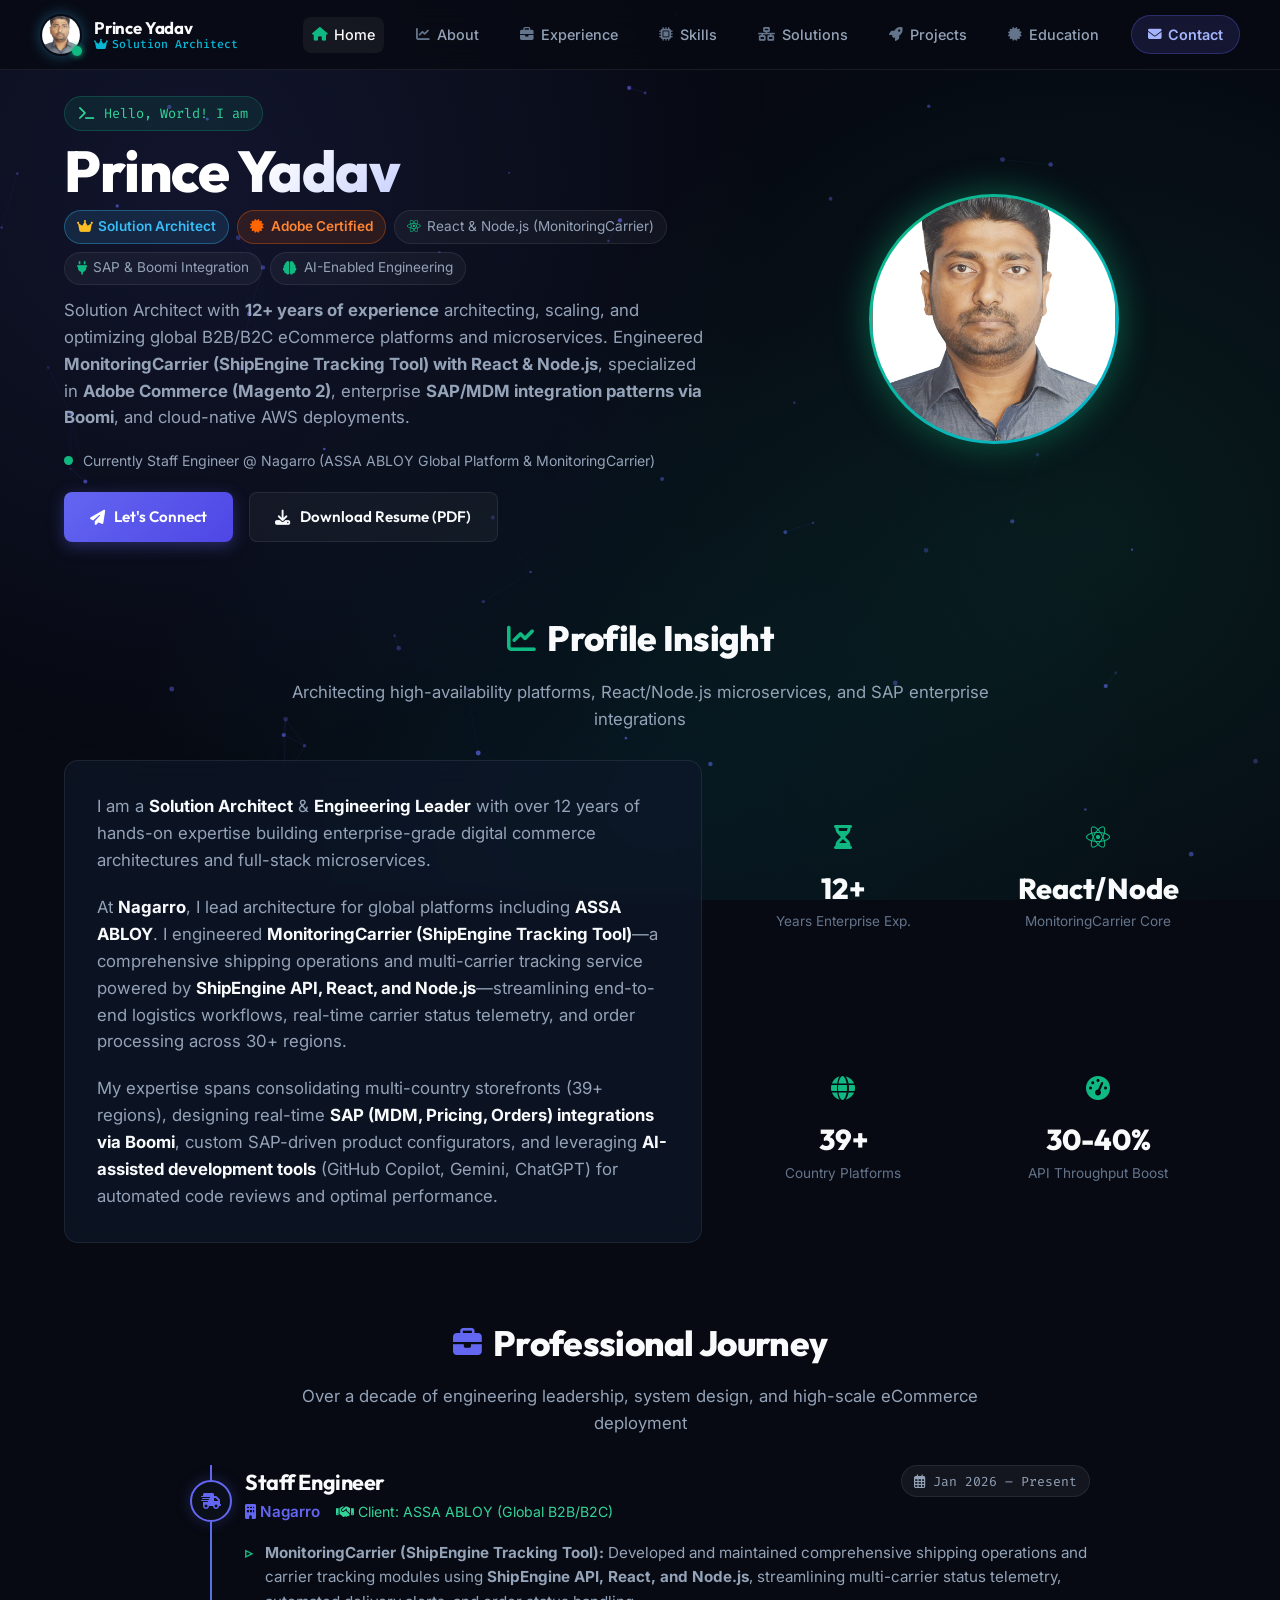
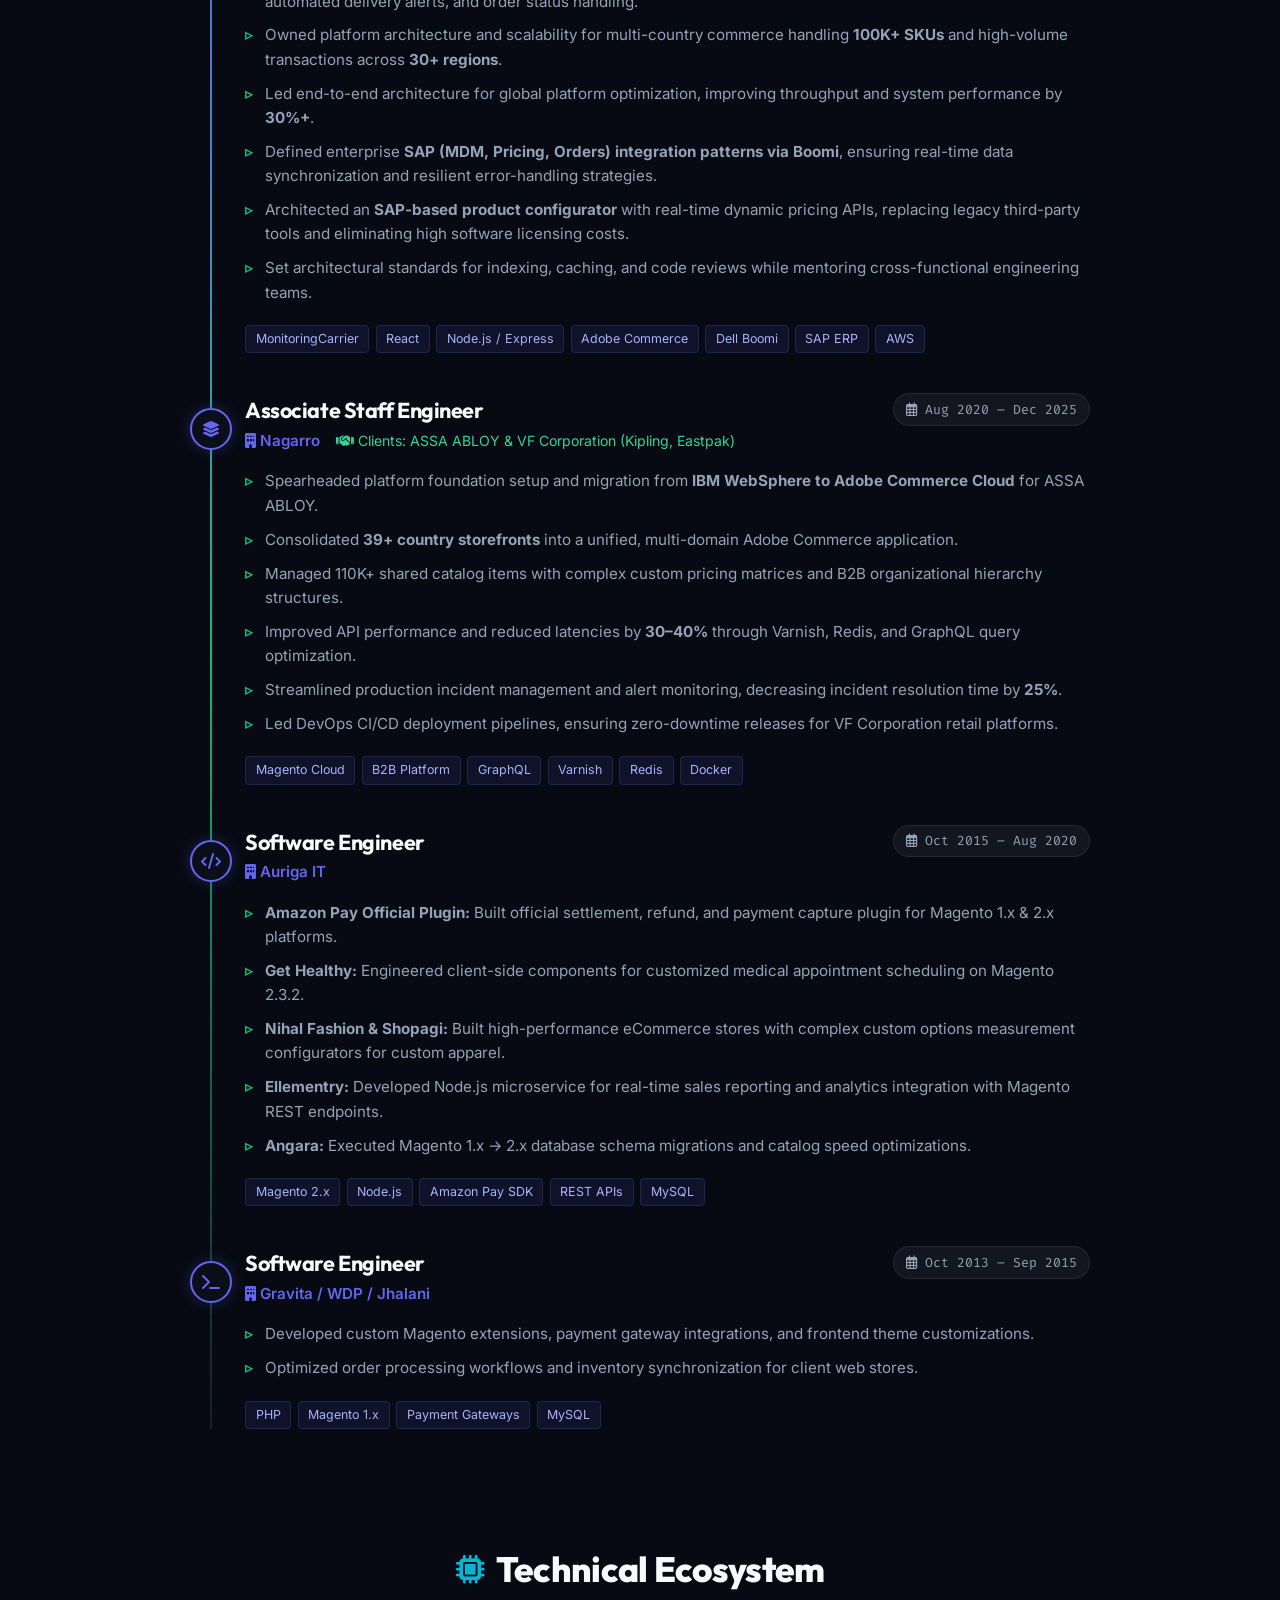
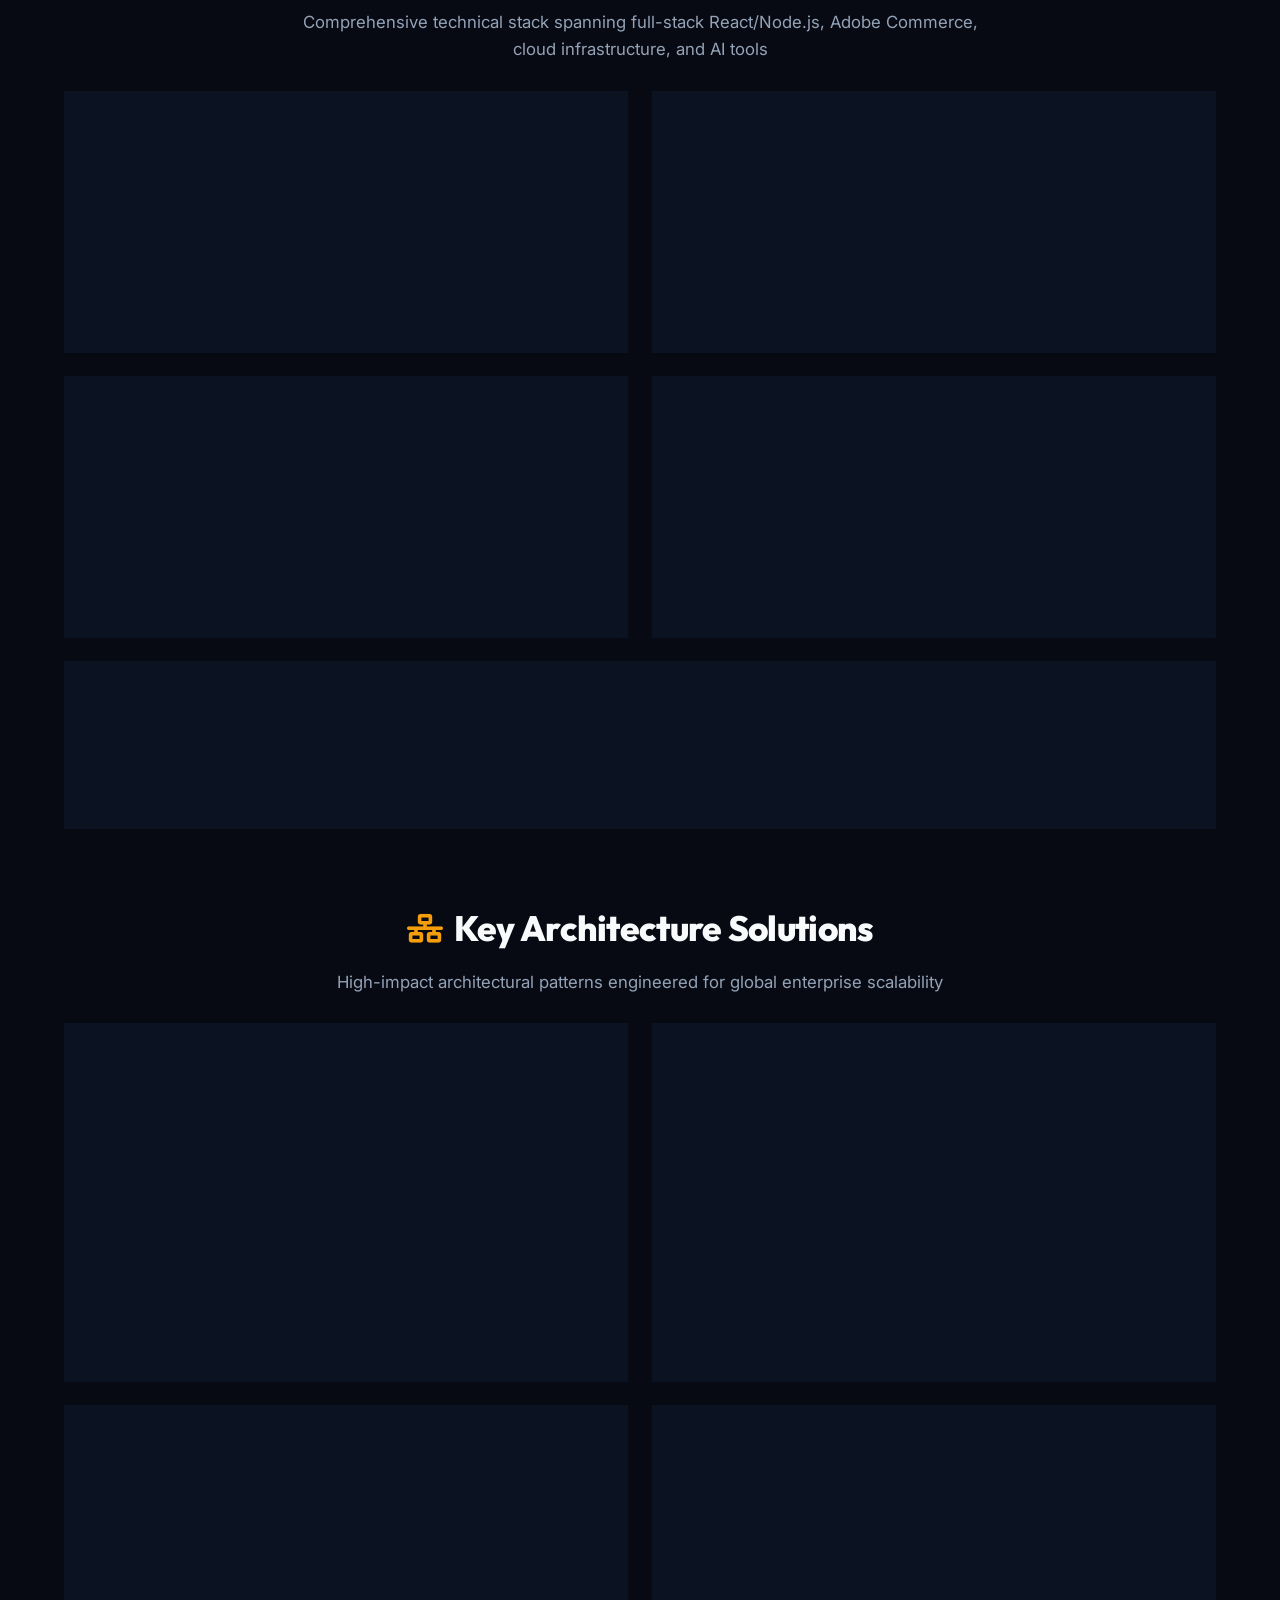
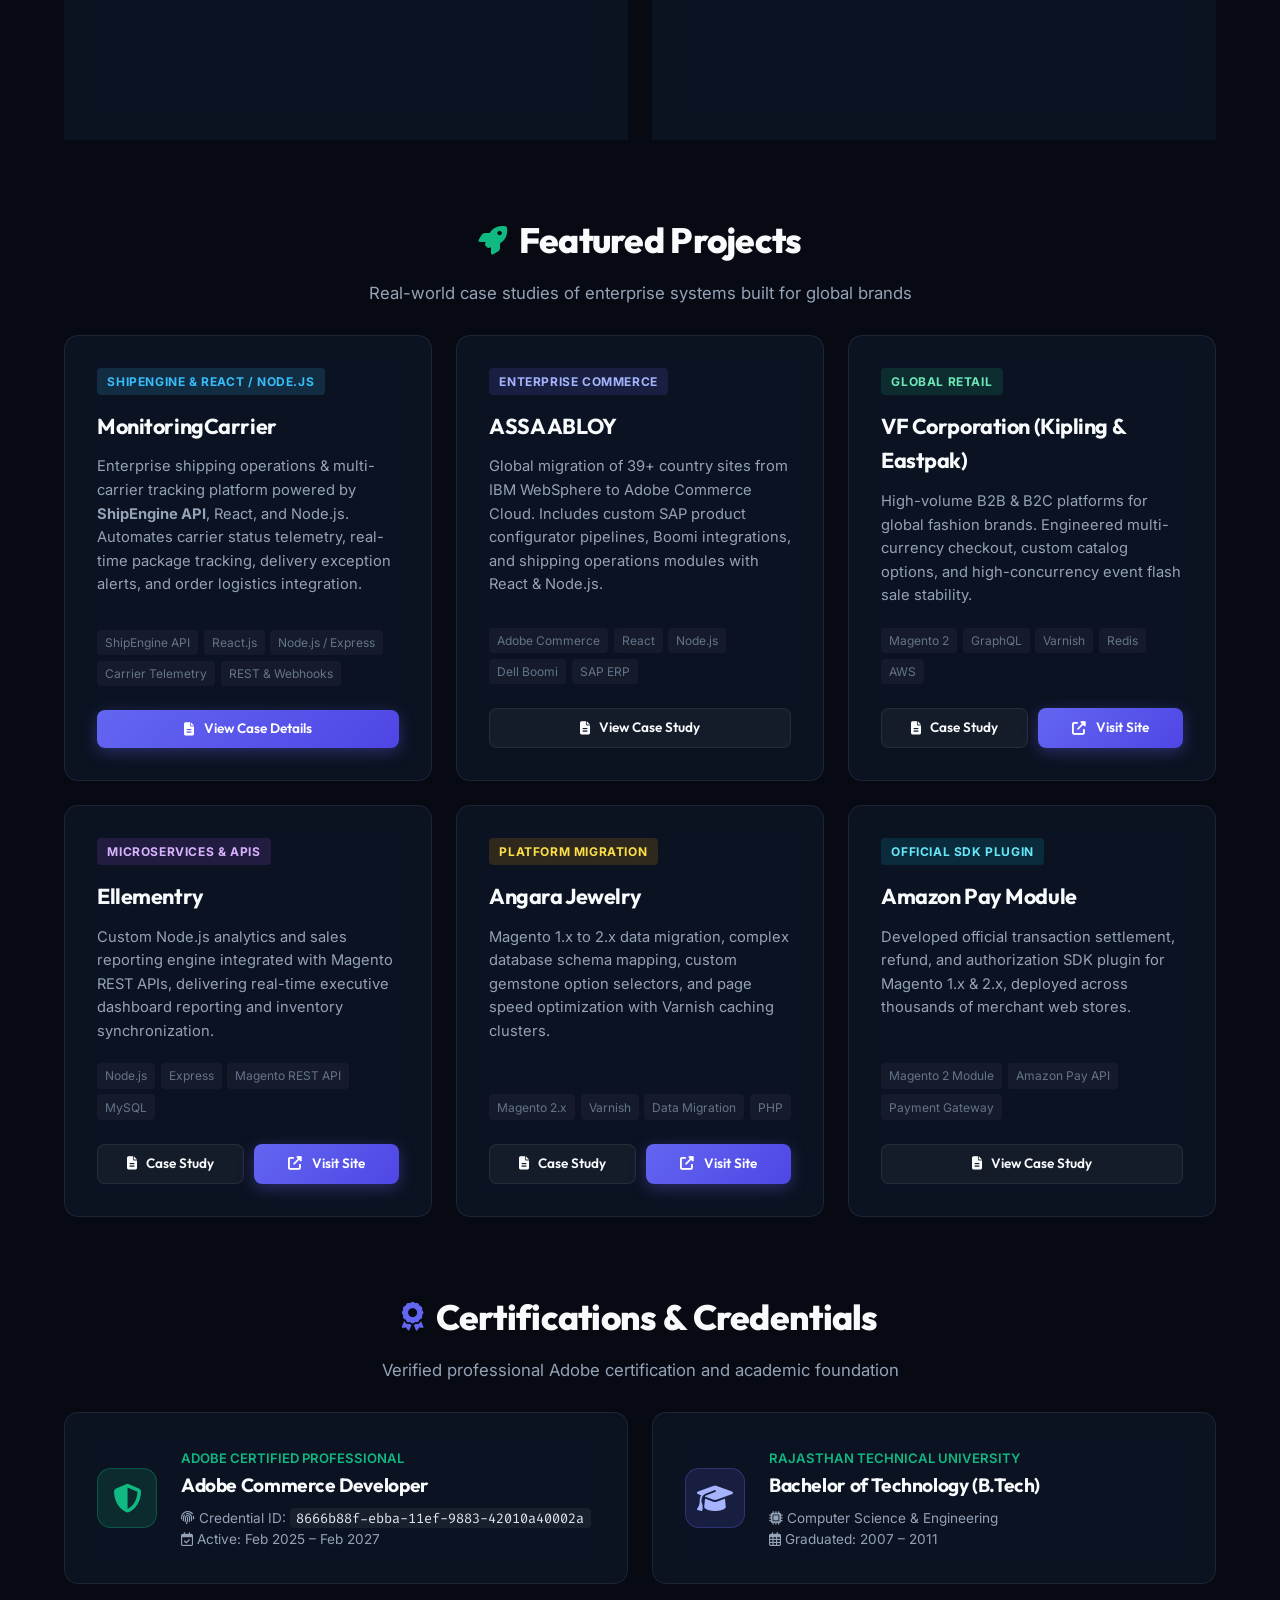
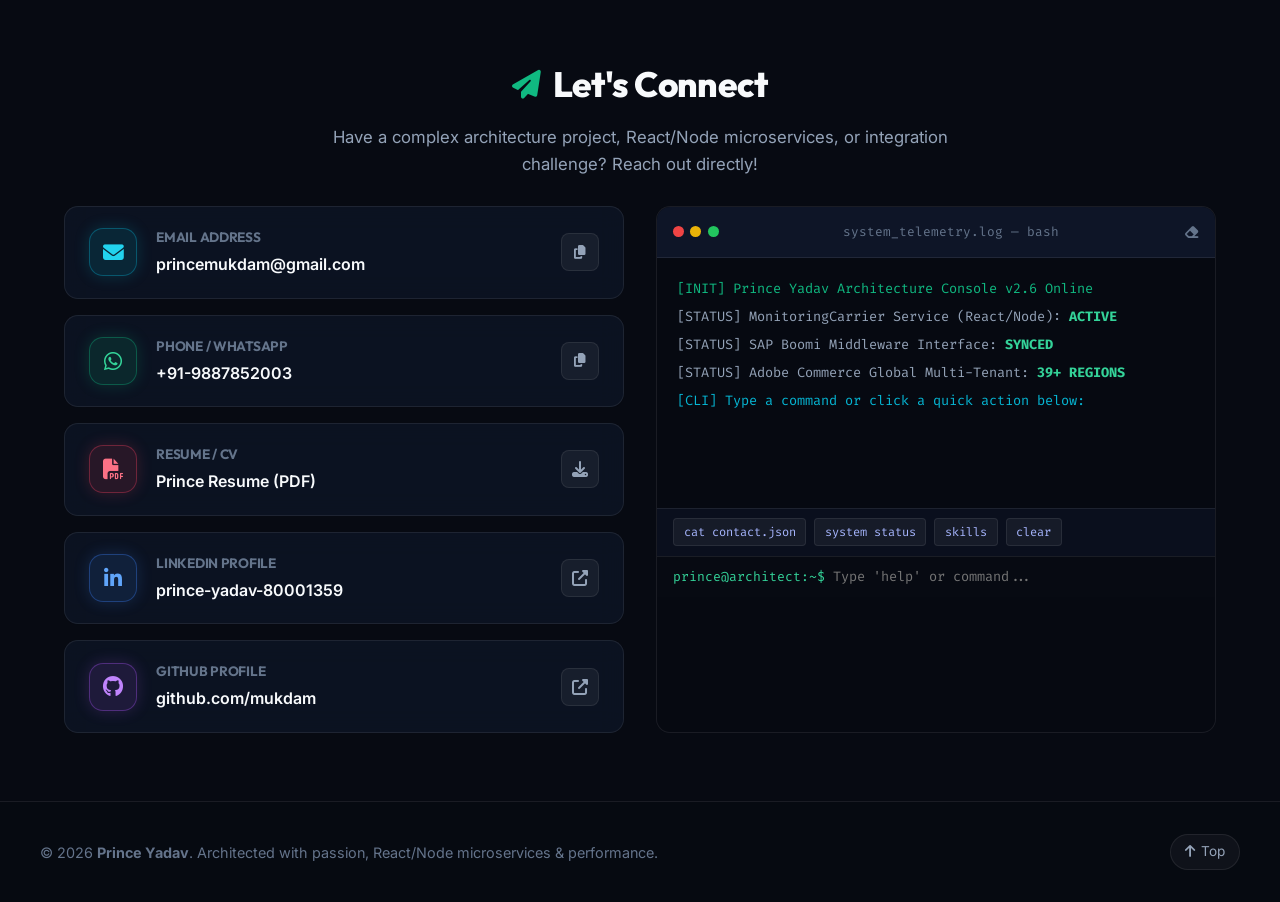
==== commit 753efab9: "feat: add Google Analytics (GA4) integration & tracking helper" ====
--- a/index.html
+++ b/index.html
@@ -37,6 +37,20 @@
 
   <!-- Custom Stylesheet -->
   <link rel="stylesheet" href="style.css" />
+
+  <!-- Google Analytics 4 (GA4) - Replace G-MEASUREMENT_ID with your actual GA4 ID -->
+  <script async src="https://www.googletagmanager.com/gtag/js?id=G-MEASUREMENT_ID"></script>
+  <script>
+    window.dataLayer = window.dataLayer || [];
+    function gtag(){dataLayer.push(arguments);}
+    gtag('js', new Date());
+
+    // Config options (Update 'G-MEASUREMENT_ID' when you create your Google Analytics account)
+    gtag('config', 'G-MEASUREMENT_ID', {
+      anonymize_ip: true,
+      cookie_flags: 'SameSite=None;Secure'
+    });
+  </script>
 </head>
 
 <body>
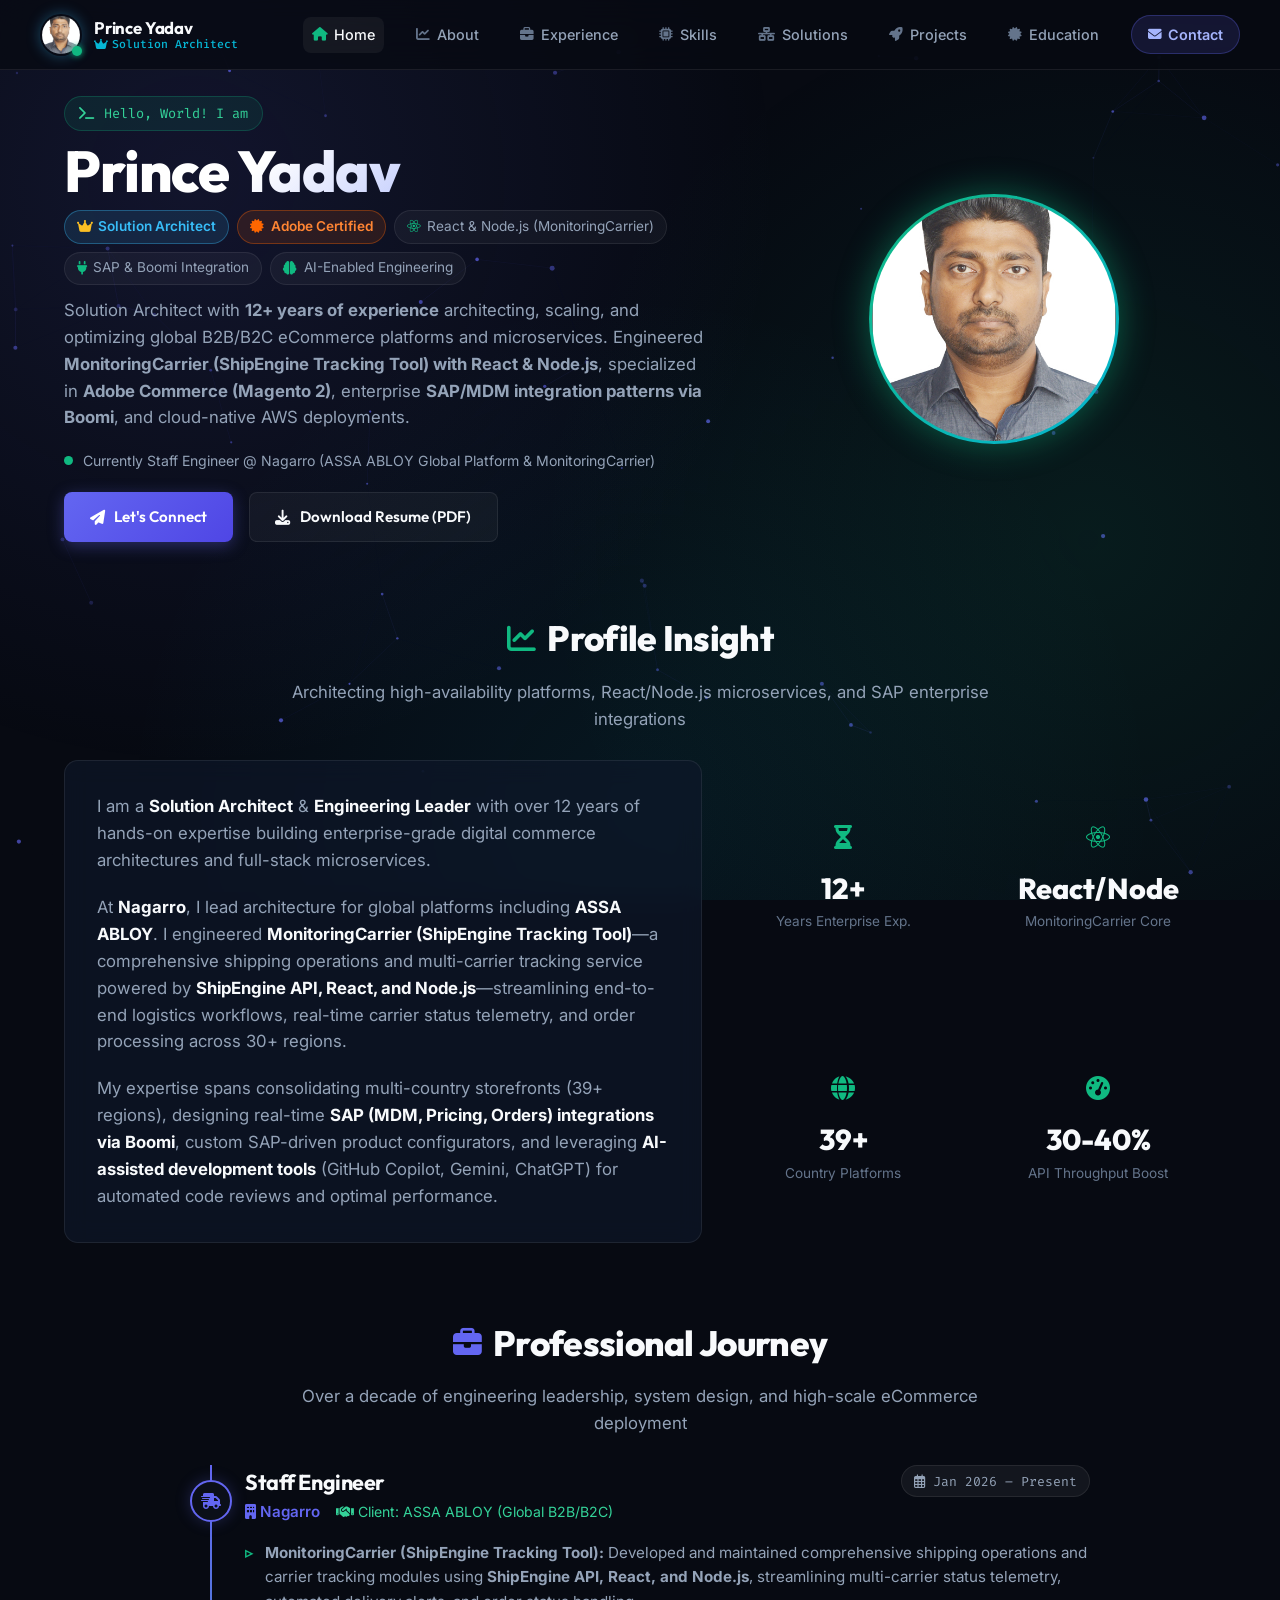
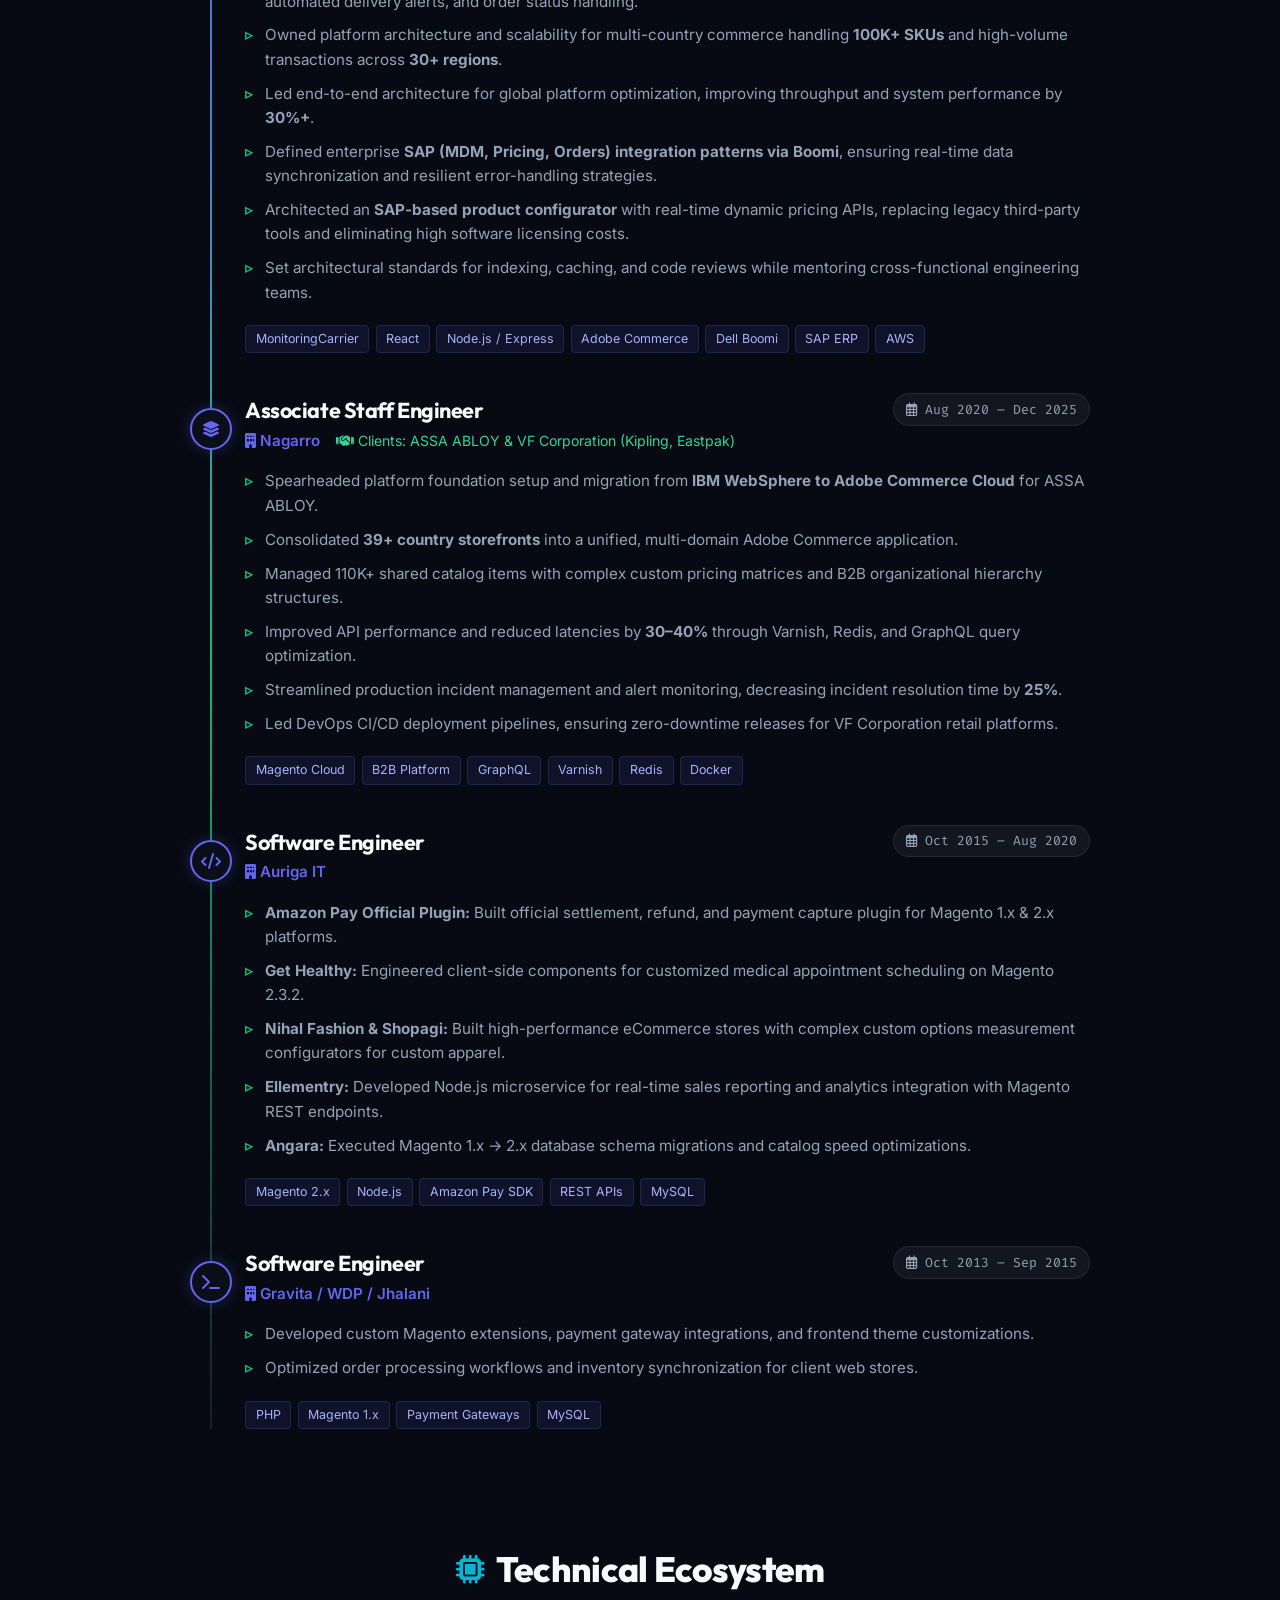
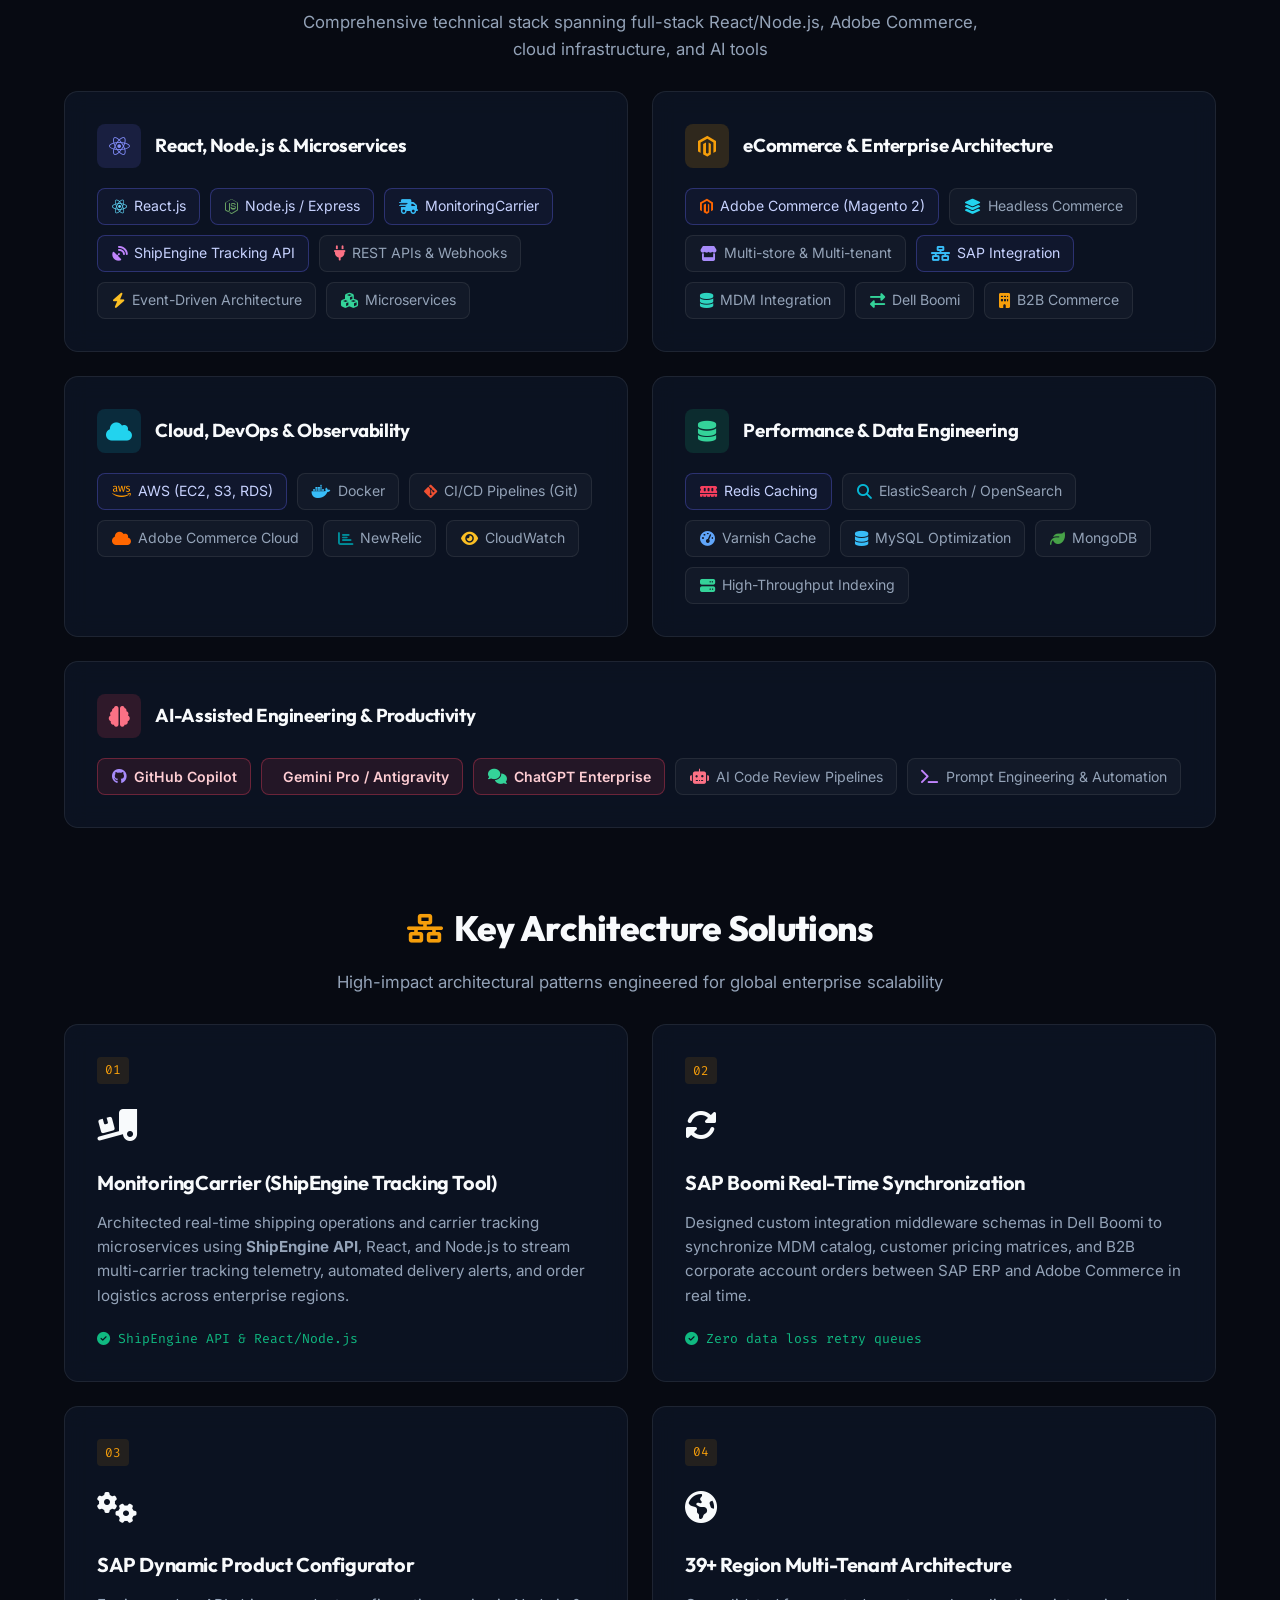
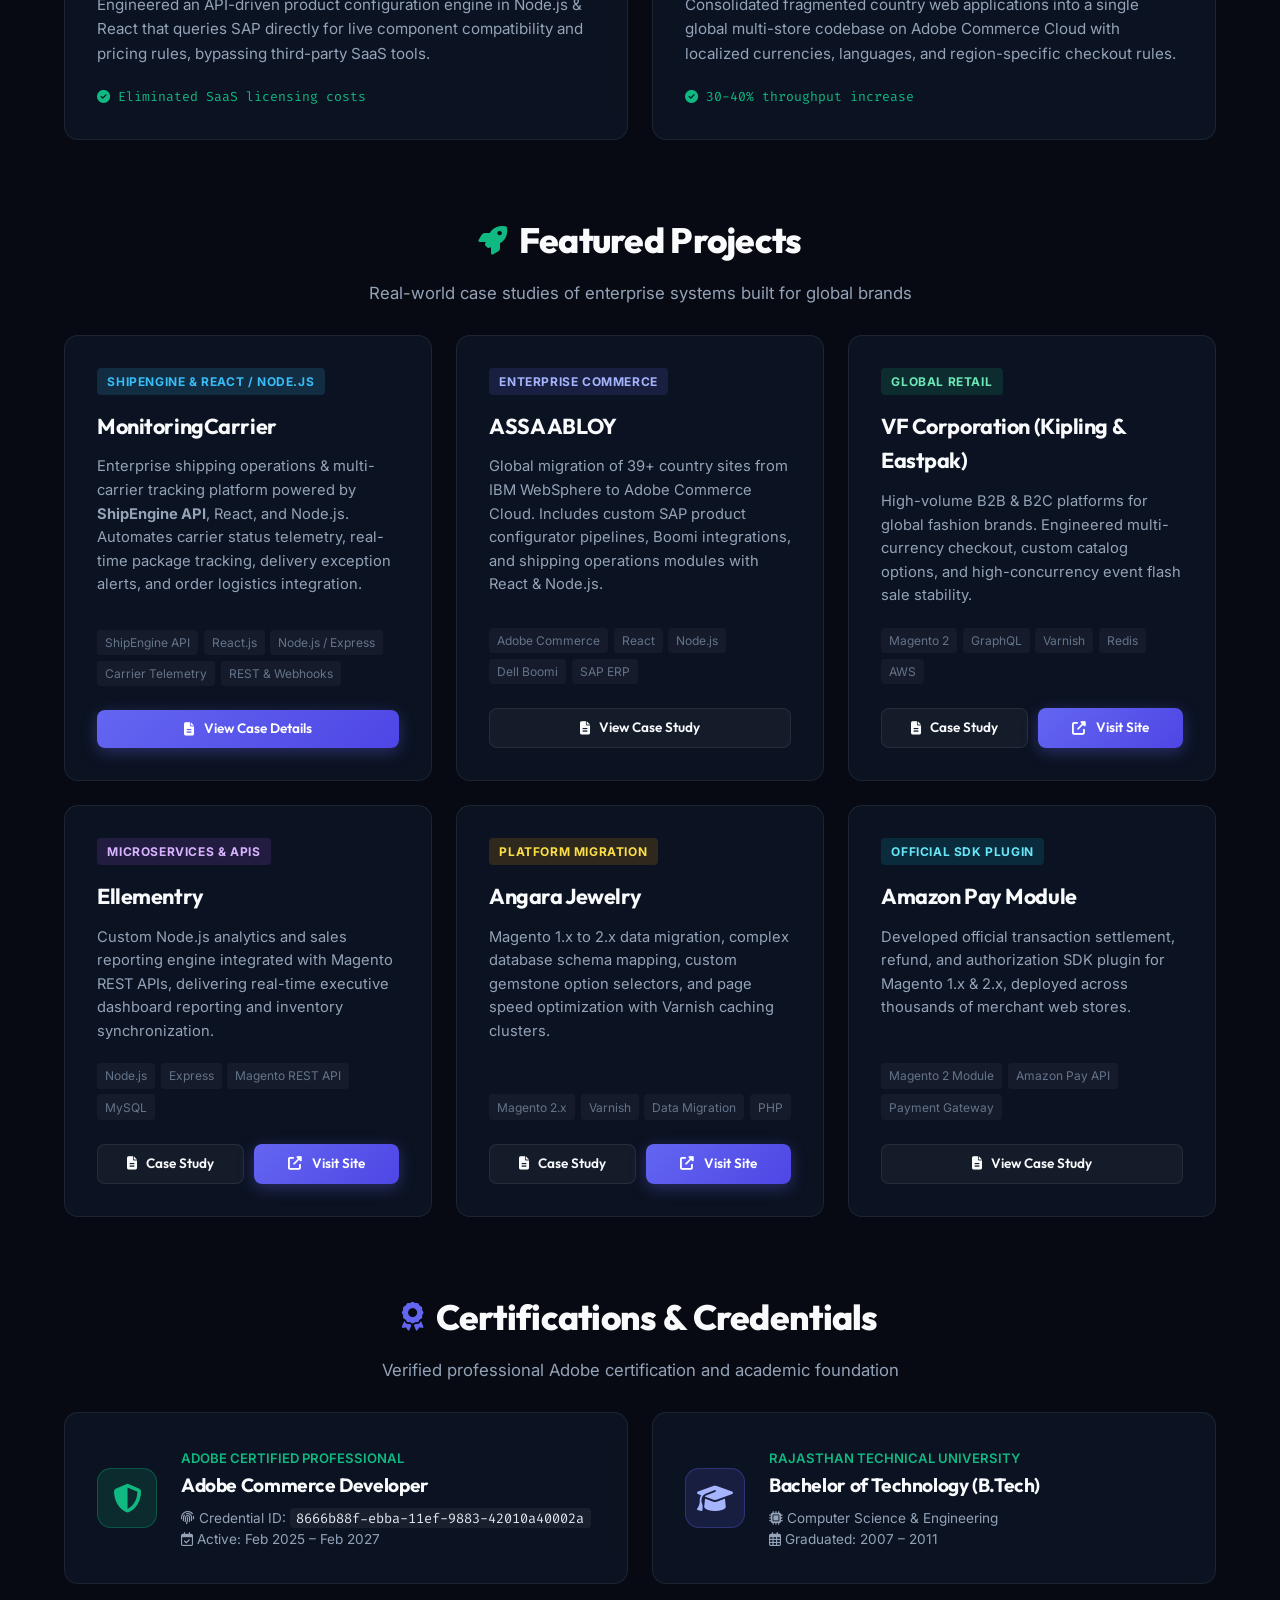
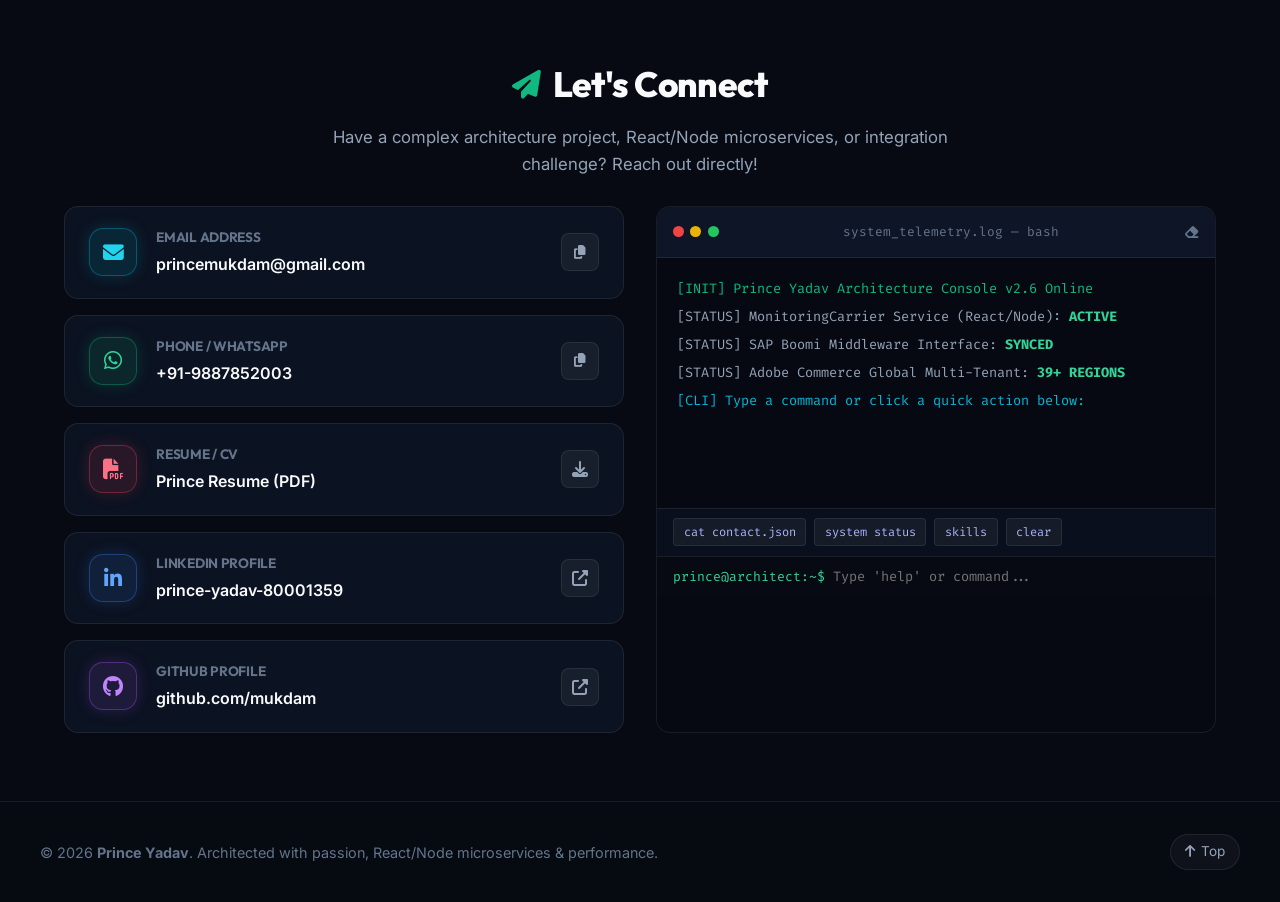
==== commit b144b24c: "chore: comment out Google Analytics script for later activation" ====
--- a/index.html
+++ b/index.html
@@ -38,7 +38,8 @@
   <!-- Custom Stylesheet -->
   <link rel="stylesheet" href="style.css" />
 
-  <!-- Google Analytics 4 (GA4) - Replace G-MEASUREMENT_ID with your actual GA4 ID -->
+  <!-- Google Analytics 4 (GA4) - Commented out for later activation -->
+  <!--
   <script async src="https://www.googletagmanager.com/gtag/js?id=G-MEASUREMENT_ID"></script>
   <script>
     window.dataLayer = window.dataLayer || [];
@@ -51,6 +52,7 @@
       cookie_flags: 'SameSite=None;Secure'
     });
   </script>
+  -->
 </head>
 
 <body>
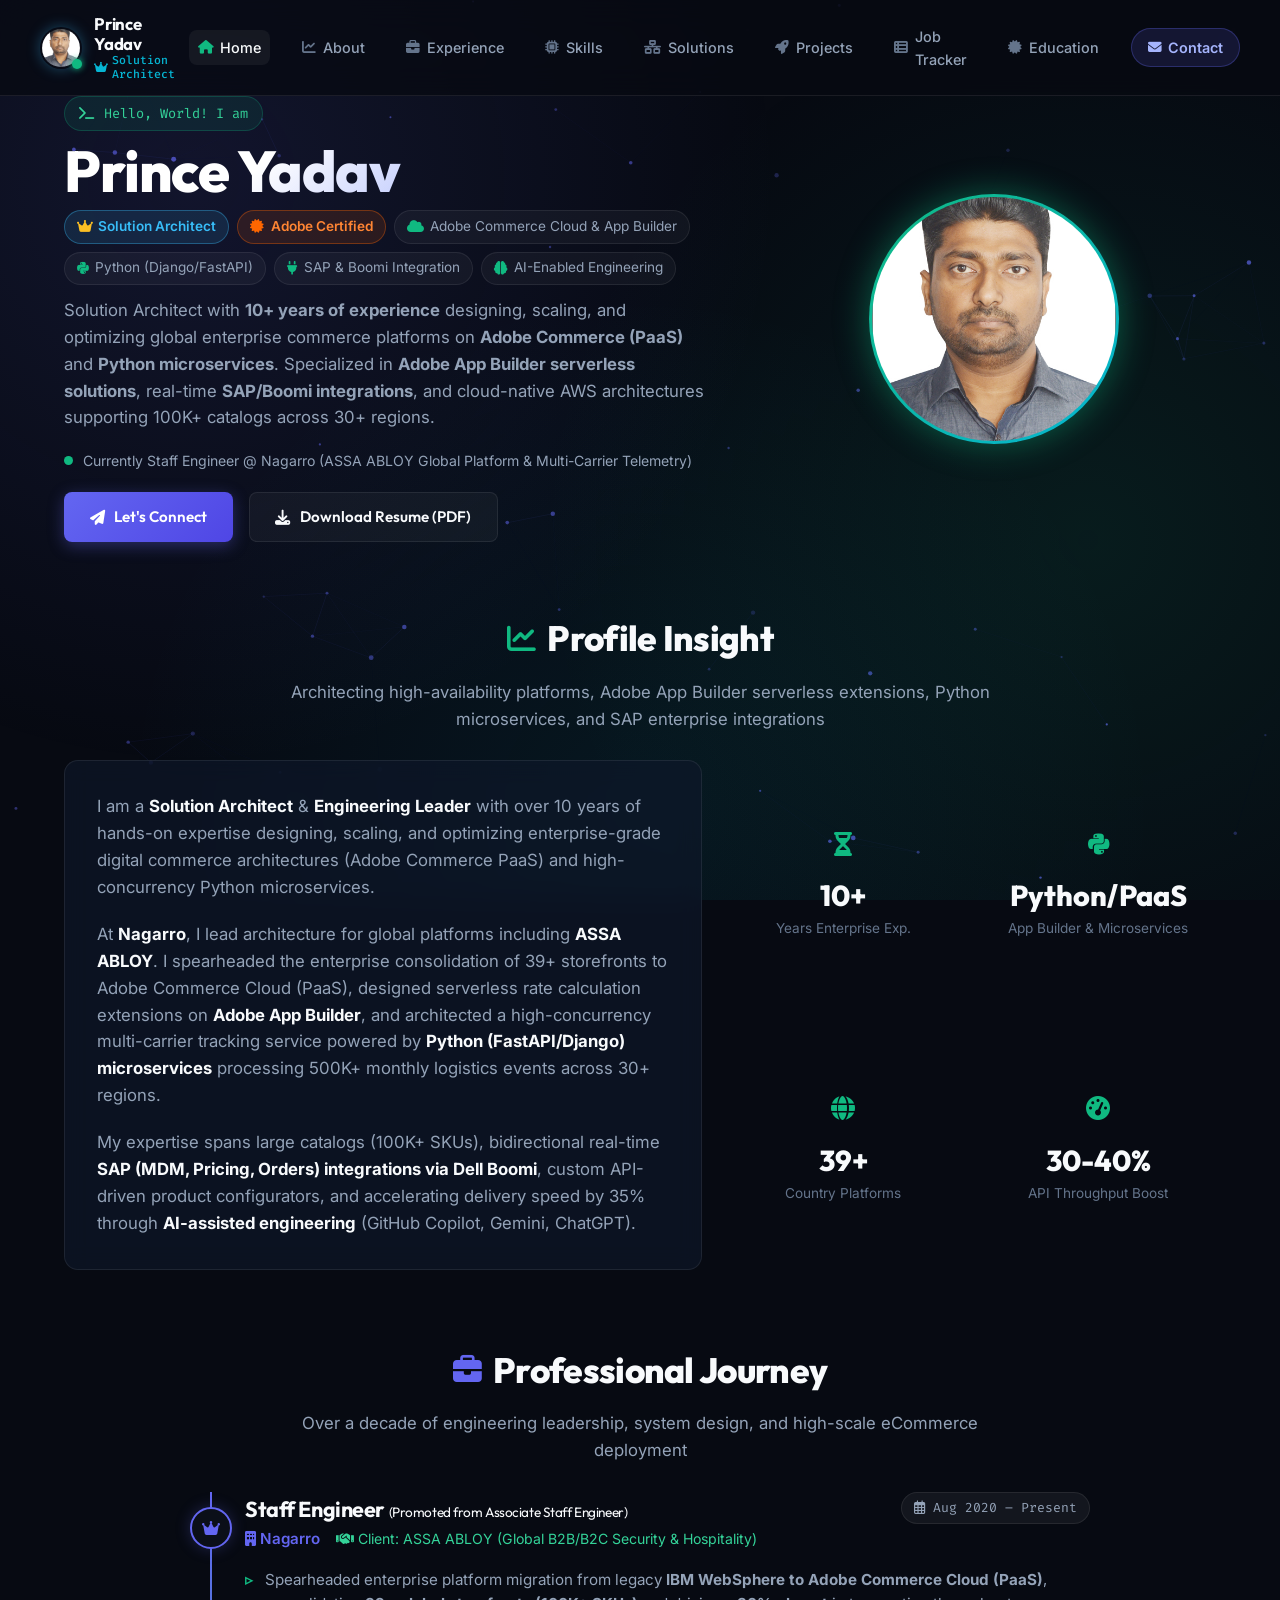
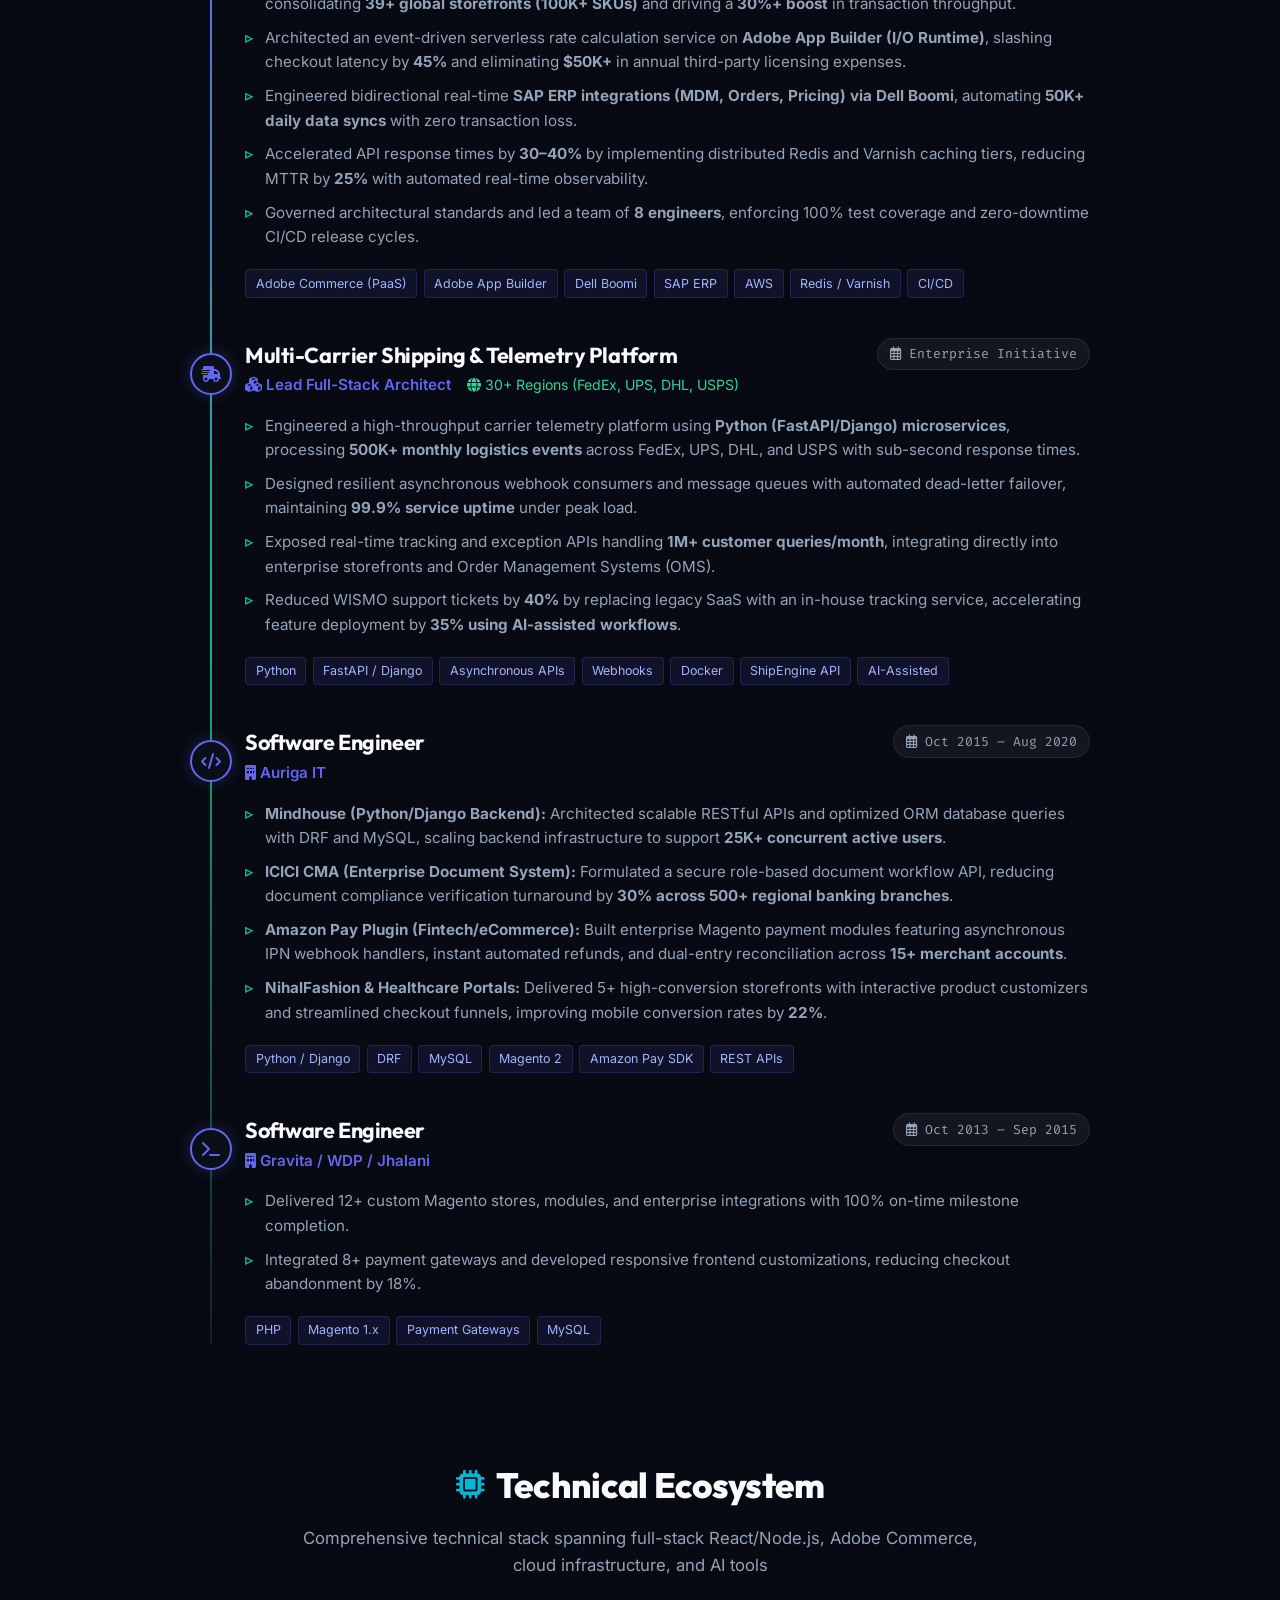
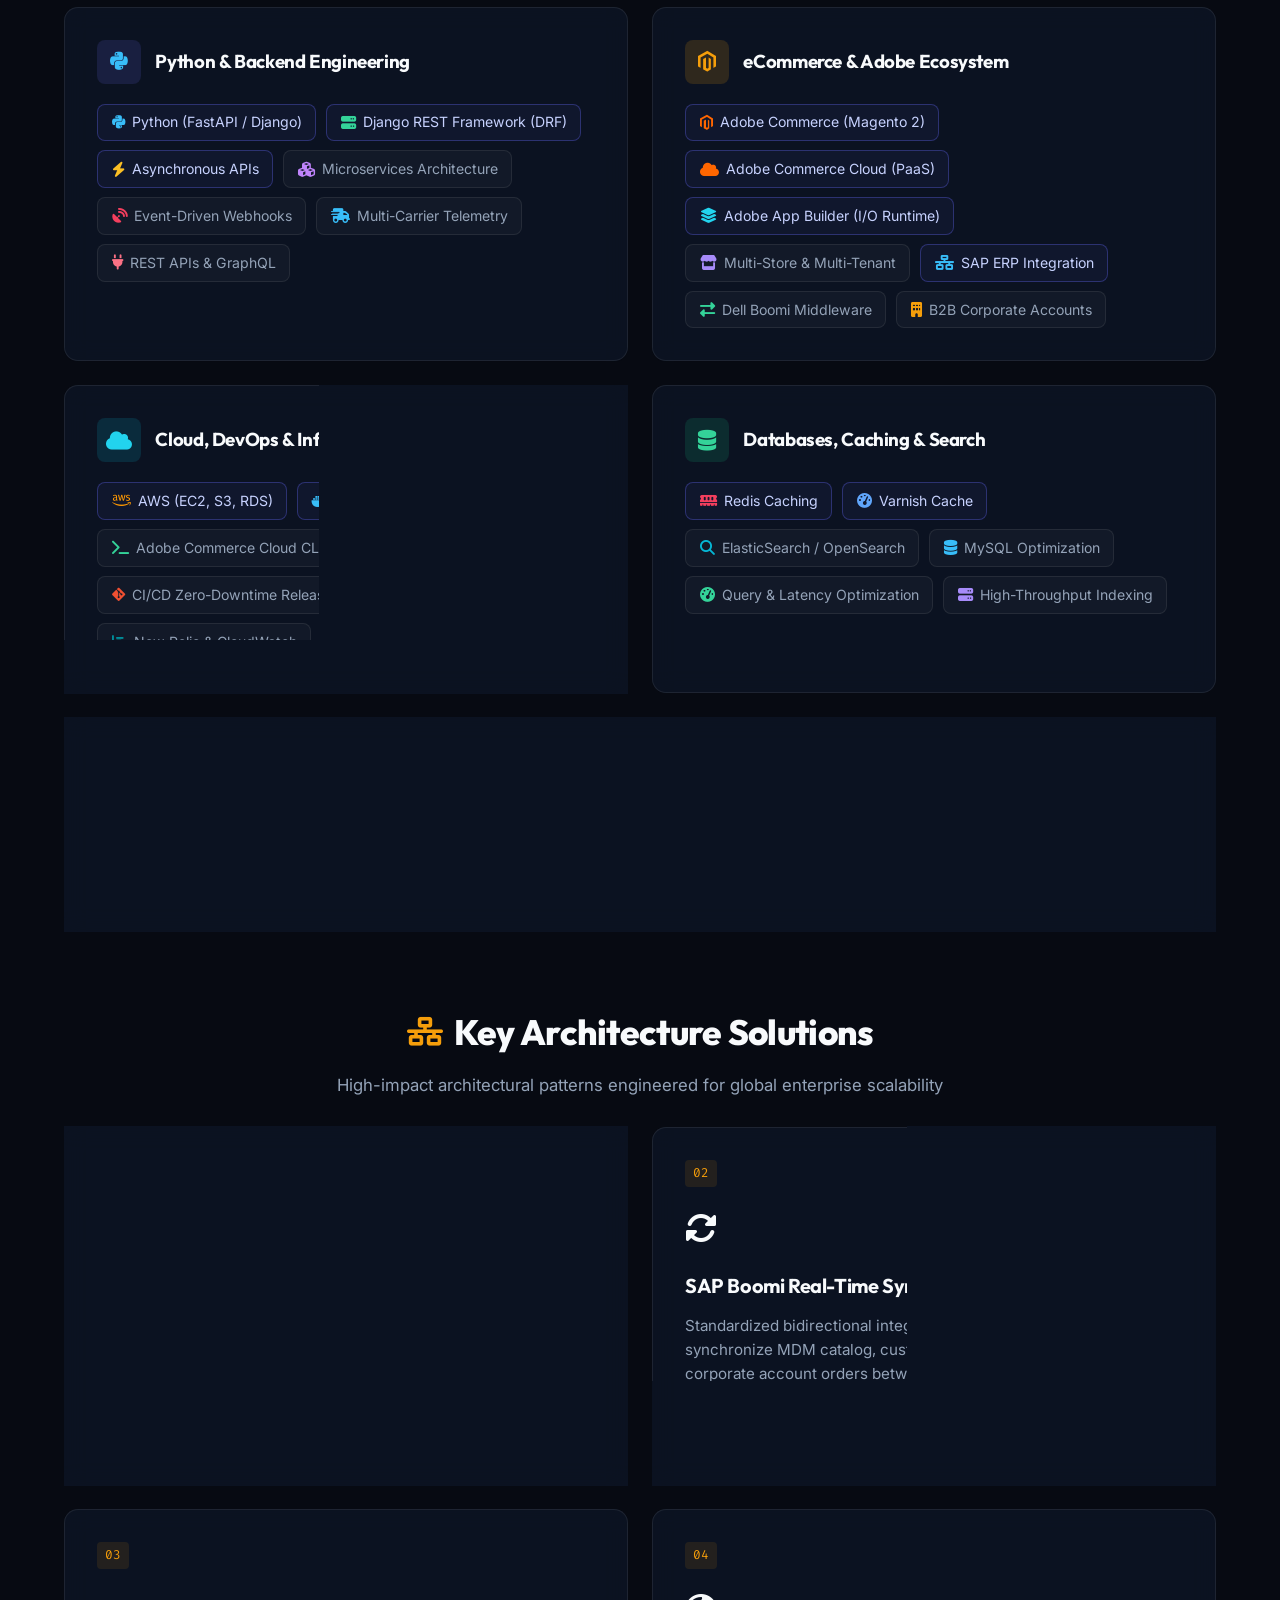
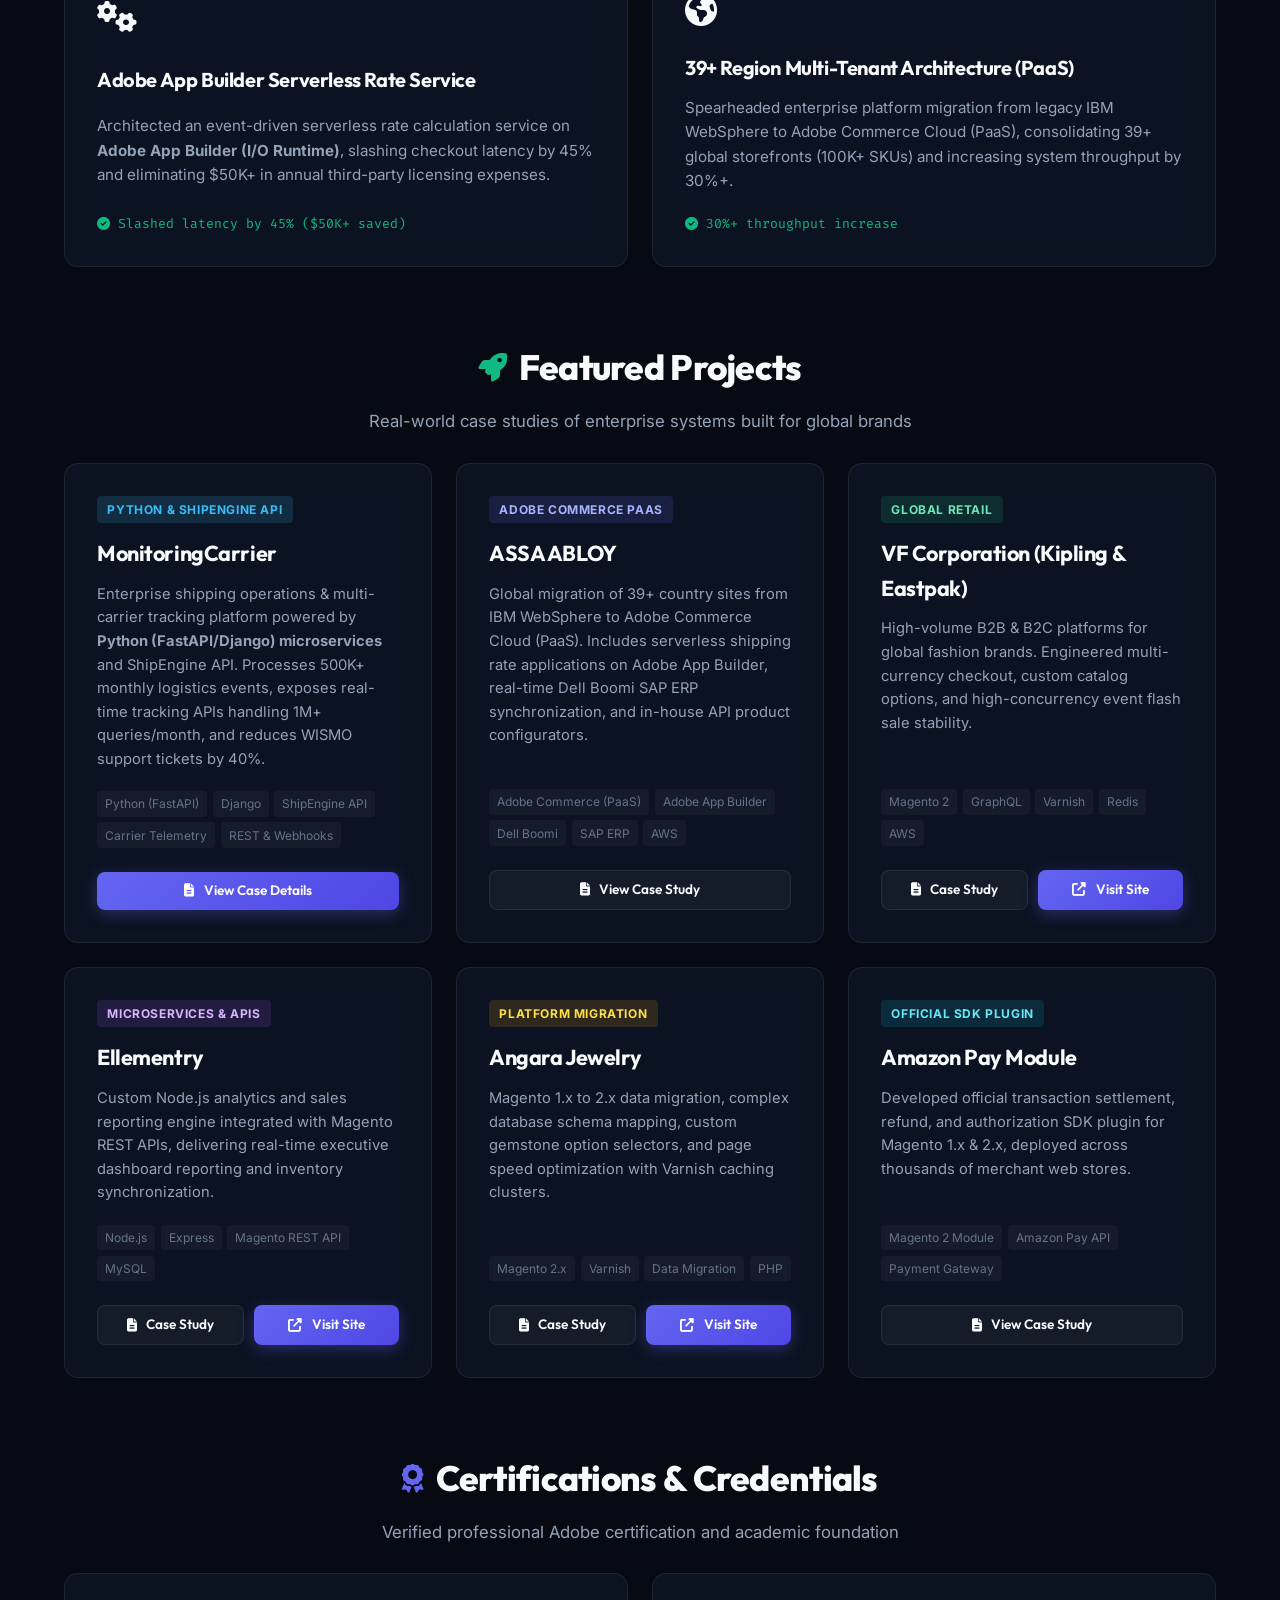
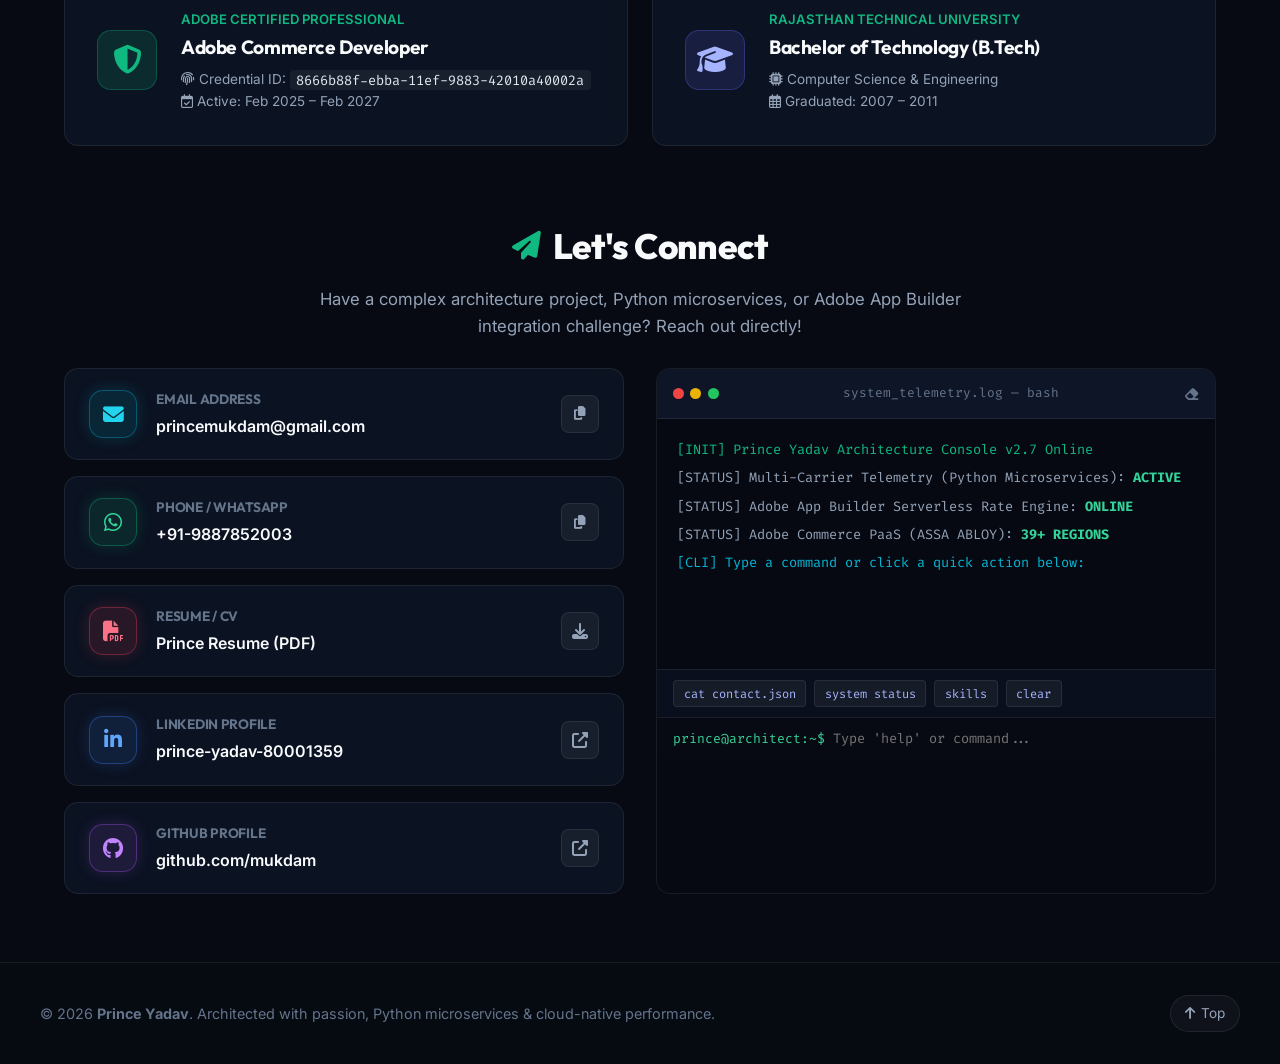
==== commit bf75c94b: "feat: align portfolio with latest resume (Python, Adobe App Builder, PaaS & updated metrics)" ====
--- a/index.html
+++ b/index.html
@@ -4,13 +4,13 @@
 <head>
   <meta charset="UTF-8" />
   <meta name="viewport" content="width=device-width, initial-scale=1.0, viewport-fit=cover" />
-  <title>Prince Yadav | Solution Architect | Adobe Commerce, React & Node.js Specialist</title>
+  <title>Prince Yadav | Solution Architect | Adobe Commerce Cloud (PaaS), Adobe App Builder &amp; Python</title>
 
   <!-- SEO Meta Tags -->
   <meta name="description"
-    content="Portfolio of Prince Yadav, Solution Architect with 12+ years of experience in Adobe Commerce (Magento 2), MonitoringCarrier (React & Node.js), SAP & Boomi integrations, and AWS cloud architectures." />
+    content="Portfolio of Prince Yadav, Solution Architect with 10+ years of experience in Adobe Commerce Cloud (PaaS), Adobe App Builder serverless solutions, Python microservices, and SAP/Boomi integrations." />
   <meta name="keywords"
-    content="Solution Architect, Adobe Commerce Developer, MonitoringCarrier, React, Node.js, Magento 2, SAP Integration, Boomi, PHP, AWS, Docker, AI Engineering, Jaipur, India" />
+    content="Solution Architect, Adobe Commerce Cloud, Adobe App Builder, Python, Django, FastAPI, Magento 2, SAP Integration, Dell Boomi, AWS, Docker, AI Engineering, Jaipur, India" />
   <meta name="author" content="Prince Yadav" />
   <meta name="robots" content="index, follow" />
 
@@ -92,6 +92,7 @@
         <a href="#skills"><i class="fas fa-microchip"></i> Skills</a>
         <a href="#architecture"><i class="fas fa-network-wired"></i> Solutions</a>
         <a href="#projects"><i class="fas fa-rocket"></i> Projects</a>
+        <a href="jobs_tracker.html" target="_blank"><i class="fas fa-table-list"></i> Job Tracker</a>
         <a href="#education"><i class="fas fa-certificate"></i> Education</a>
         <a href="#contact" class="nav-cta"><i class="fas fa-envelope"></i> Contact</a>
       </div>
@@ -111,24 +112,25 @@
         <div class="hero-tagline">
           <span class="tag-pill tag-highlight"><i class="fas fa-crown"></i> Solution Architect</span>
           <span class="tag-pill tag-adobe"><i class="fas fa-certificate"></i> Adobe Certified</span>
-          <span class="tag-pill"><i class="fab fa-react"></i> React &amp; Node.js (MonitoringCarrier)</span>
+          <span class="tag-pill"><i class="fas fa-cloud"></i> Adobe Commerce Cloud &amp; App Builder</span>
+          <span class="tag-pill"><i class="fab fa-python"></i> Python (Django/FastAPI)</span>
           <span class="tag-pill"><i class="fas fa-plug"></i> SAP &amp; Boomi Integration</span>
           <span class="tag-pill"><i class="fas fa-brain"></i> AI-Enabled Engineering</span>
         </div>
         <p class="hero-desc">
-          Solution Architect with <strong>12+ years of experience</strong> architecting, scaling, and optimizing global B2B/B2C eCommerce platforms and microservices. Engineered <strong>MonitoringCarrier (ShipEngine Tracking Tool) with React &amp; Node.js</strong>, specialized in <strong>Adobe Commerce (Magento 2)</strong>, enterprise <strong>SAP/MDM integration patterns via Boomi</strong>, and cloud-native AWS deployments.
+          Solution Architect with <strong>10+ years of experience</strong> designing, scaling, and optimizing global enterprise commerce platforms on <strong>Adobe Commerce (PaaS)</strong> and <strong>Python microservices</strong>. Specialized in <strong>Adobe App Builder serverless solutions</strong>, real-time <strong>SAP/Boomi integrations</strong>, and cloud-native AWS architectures supporting 100K+ catalogs across 30+ regions.
         </p>
 
         <div class="status-badge">
           <span class="status-pulse"></span>
-          <span>Currently Staff Engineer @ Nagarro (ASSA ABLOY Global Platform &amp; MonitoringCarrier)</span>
+          <span>Currently Staff Engineer @ Nagarro (ASSA ABLOY Global Platform &amp; Multi-Carrier Telemetry)</span>
         </div>
 
         <div class="cta-group">
           <a href="#contact" class="btn btn-primary">
             <i class="fas fa-paper-plane"></i> Let's Connect
           </a>
-          <a href="Prince Resume Magento & Js.pdf" class="btn btn-secondary" download>
+          <a href="Prince Resume.pdf" class="btn btn-secondary" download>
             <i class="fas fa-download"></i> Download Resume (PDF)
           </a>
         </div>
@@ -147,20 +149,20 @@
         <h2 class="section-title">
           <i class="fas fa-chart-line title-icon text-emerald"></i> Profile Insight
         </h2>
-        <p class="section-subtitle">Architecting high-availability platforms, React/Node.js microservices, and SAP enterprise integrations</p>
+        <p class="section-subtitle">Architecting high-availability platforms, Adobe App Builder serverless extensions, Python microservices, and SAP enterprise integrations</p>
       </div>
 
       <div class="about-grid">
         <div class="card about-main-card spotlight-card">
           <div class="about-text">
             <p>
-              I am a <strong>Solution Architect</strong> &amp; <strong>Engineering Leader</strong> with over 12 years of hands-on expertise building enterprise-grade digital commerce architectures and full-stack microservices.
+              I am a <strong>Solution Architect</strong> &amp; <strong>Engineering Leader</strong> with over 10 years of hands-on expertise designing, scaling, and optimizing enterprise-grade digital commerce architectures (Adobe Commerce PaaS) and high-concurrency Python microservices.
             </p>
             <p>
-              At <strong>Nagarro</strong>, I lead architecture for global platforms including <strong>ASSA ABLOY</strong>. I engineered <strong>MonitoringCarrier (ShipEngine Tracking Tool)</strong>—a comprehensive shipping operations and multi-carrier tracking service powered by <strong>ShipEngine API, React, and Node.js</strong>—streamlining end-to-end logistics workflows, real-time carrier status telemetry, and order processing across 30+ regions.
+              At <strong>Nagarro</strong>, I lead architecture for global platforms including <strong>ASSA ABLOY</strong>. I spearheaded the enterprise consolidation of 39+ storefronts to Adobe Commerce Cloud (PaaS), designed serverless rate calculation extensions on <strong>Adobe App Builder</strong>, and architected a high-concurrency multi-carrier tracking service powered by <strong>Python (FastAPI/Django) microservices</strong> processing 500K+ monthly logistics events across 30+ regions.
             </p>
             <p>
-              My expertise spans consolidating multi-country storefronts (39+ regions), designing real-time <strong>SAP (MDM, Pricing, Orders) integrations via Boomi</strong>, custom SAP-driven product configurators, and leveraging <strong>AI-assisted development tools</strong> (GitHub Copilot, Gemini, ChatGPT) for automated code reviews and optimal performance.
+              My expertise spans large catalogs (100K+ SKUs), bidirectional real-time <strong>SAP (MDM, Pricing, Orders) integrations via Dell Boomi</strong>, custom API-driven product configurators, and accelerating delivery speed by 35% through <strong>AI-assisted engineering</strong> (GitHub Copilot, Gemini, ChatGPT).
             </p>
           </div>
         </div>
@@ -168,13 +170,13 @@
         <div class="stats-grid">
           <div class="stat-card spotlight-card">
             <div class="stat-icon"><i class="fas fa-hourglass-half"></i></div>
-            <div class="stat-number">12+</div>
+            <div class="stat-number">10+</div>
             <div class="stat-label">Years Enterprise Exp.</div>
           </div>
           <div class="stat-card spotlight-card">
-            <div class="stat-icon"><i class="fab fa-react"></i></div>
-            <div class="stat-number">React/Node</div>
-            <div class="stat-label">MonitoringCarrier Core</div>
+            <div class="stat-icon"><i class="fab fa-python"></i></div>
+            <div class="stat-number">Python/PaaS</div>
+            <div class="stat-label">App Builder &amp; Microservices</div>
           </div>
           <div class="stat-card spotlight-card">
             <div class="stat-icon"><i class="fas fa-globe"></i></div>
@@ -201,74 +203,72 @@
 
       <div class="timeline">
         
-        <!-- Timeline Item 1 -->
+        <!-- Timeline Item 1: Nagarro -->
+        <div class="timeline-item spotlight-card">
+          <div class="timeline-dot"><i class="fas fa-crown"></i></div>
+          <div class="timeline-content">
+            <div class="timeline-header">
+              <div>
+                <h3 class="timeline-role">Staff Engineer <span style="font-size: 0.85rem; font-weight: normal; color: var(--color-text-muted);">(Promoted from Associate Staff Engineer)</span></h3>
+                <span class="timeline-company"><i class="fas fa-building"></i> Nagarro</span>
+                <span class="timeline-client"><i class="fas fa-handshake"></i> Client: ASSA ABLOY (Global B2B/B2C Security &amp; Hospitality)</span>
+              </div>
+              <span class="timeline-date"><i class="far fa-calendar-alt"></i> Aug 2020 – Present</span>
+            </div>
+            <div class="timeline-body">
+              <ul>
+                <li>Spearheaded enterprise platform migration from legacy <strong>IBM WebSphere to Adobe Commerce Cloud (PaaS)</strong>, consolidating <strong>39+ global storefronts (100K+ SKUs)</strong> and driving a <strong>30%+ boost</strong> in transaction throughput.</li>
+                <li>Architected an event-driven serverless rate calculation service on <strong>Adobe App Builder (I/O Runtime)</strong>, slashing checkout latency by <strong>45%</strong> and eliminating <strong>$50K+</strong> in annual third-party licensing expenses.</li>
+                <li>Engineered bidirectional real-time <strong>SAP ERP integrations (MDM, Orders, Pricing) via Dell Boomi</strong>, automating <strong>50K+ daily data syncs</strong> with zero transaction loss.</li>
+                <li>Accelerated API response times by <strong>30–40%</strong> by implementing distributed Redis and Varnish caching tiers, reducing MTTR by <strong>25%</strong> with automated real-time observability.</li>
+                <li>Governed architectural standards and led a team of <strong>8 engineers</strong>, enforcing 100% test coverage and zero-downtime CI/CD release cycles.</li>
+              </ul>
+            </div>
+            <div class="timeline-tags">
+              <span>Adobe Commerce (PaaS)</span>
+              <span>Adobe App Builder</span>
+              <span>Dell Boomi</span>
+              <span>SAP ERP</span>
+              <span>AWS</span>
+              <span>Redis / Varnish</span>
+              <span>CI/CD</span>
+            </div>
+          </div>
+        </div>
+
+        <!-- Timeline Item 2: Python Multi-Carrier Shipping Platform -->
         <div class="timeline-item spotlight-card">
           <div class="timeline-dot"><i class="fas fa-shipping-fast"></i></div>
           <div class="timeline-content">
             <div class="timeline-header">
               <div>
-                <h3 class="timeline-role">Staff Engineer</h3>
-                <span class="timeline-company"><i class="fas fa-building"></i> Nagarro</span>
-                <span class="timeline-client"><i class="fas fa-handshake"></i> Client: ASSA ABLOY (Global B2B/B2C)</span>
+                <h3 class="timeline-role">Multi-Carrier Shipping &amp; Telemetry Platform</h3>
+                <span class="timeline-company"><i class="fas fa-cubes"></i> Lead Full-Stack Architect</span>
+                <span class="timeline-client"><i class="fas fa-globe"></i> 30+ Regions (FedEx, UPS, DHL, USPS)</span>
               </div>
-              <span class="timeline-date"><i class="far fa-calendar-alt"></i> Jan 2026 – Present</span>
+              <span class="timeline-date"><i class="far fa-calendar-alt"></i> Enterprise Initiative</span>
             </div>
             <div class="timeline-body">
               <ul>
-                <li><strong>MonitoringCarrier (ShipEngine Tracking Tool):</strong> Developed and maintained comprehensive shipping operations and carrier tracking modules using <strong>ShipEngine API, React, and Node.js</strong>, streamlining multi-carrier status telemetry, automated delivery alerts, and order status handling.</li>
-                <li>Owned platform architecture and scalability for multi-country commerce handling <strong>100K+ SKUs</strong> and high-volume transactions across <strong>30+ regions</strong>.</li>
-                <li>Led end-to-end architecture for global platform optimization, improving throughput and system performance by <strong>30%+</strong>.</li>
-                <li>Defined enterprise <strong>SAP (MDM, Pricing, Orders) integration patterns via Boomi</strong>, ensuring real-time data synchronization and resilient error-handling strategies.</li>
-                <li>Architected an <strong>SAP-based product configurator</strong> with real-time dynamic pricing APIs, replacing legacy third-party tools and eliminating high software licensing costs.</li>
-                <li>Set architectural standards for indexing, caching, and code reviews while mentoring cross-functional engineering teams.</li>
+                <li>Engineered a high-throughput carrier telemetry platform using <strong>Python (FastAPI/Django) microservices</strong>, processing <strong>500K+ monthly logistics events</strong> across FedEx, UPS, DHL, and USPS with sub-second response times.</li>
+                <li>Designed resilient asynchronous webhook consumers and message queues with automated dead-letter failover, maintaining <strong>99.9% service uptime</strong> under peak load.</li>
+                <li>Exposed real-time tracking and exception APIs handling <strong>1M+ customer queries/month</strong>, integrating directly into enterprise storefronts and Order Management Systems (OMS).</li>
+                <li>Reduced WISMO support tickets by <strong>40%</strong> by replacing legacy SaaS with an in-house tracking service, accelerating feature deployment by <strong>35% using AI-assisted workflows</strong>.</li>
               </ul>
             </div>
             <div class="timeline-tags">
-              <span>MonitoringCarrier</span>
-              <span>React</span>
-              <span>Node.js / Express</span>
-              <span>Adobe Commerce</span>
-              <span>Dell Boomi</span>
-              <span>SAP ERP</span>
-              <span>AWS</span>
-            </div>
-          </div>
-        </div>
-
-        <!-- Timeline Item 2 -->
-        <div class="timeline-item spotlight-card">
-          <div class="timeline-dot"><i class="fas fa-layer-group"></i></div>
-          <div class="timeline-content">
-            <div class="timeline-header">
-              <div>
-                <h3 class="timeline-role">Associate Staff Engineer</h3>
-                <span class="timeline-company"><i class="fas fa-building"></i> Nagarro</span>
-                <span class="timeline-client"><i class="fas fa-handshake"></i> Clients: ASSA ABLOY &amp; VF Corporation (Kipling, Eastpak)</span>
-              </div>
-              <span class="timeline-date"><i class="far fa-calendar-alt"></i> Aug 2020 – Dec 2025</span>
-            </div>
-            <div class="timeline-body">
-              <ul>
-                <li>Spearheaded platform foundation setup and migration from <strong>IBM WebSphere to Adobe Commerce Cloud</strong> for ASSA ABLOY.</li>
-                <li>Consolidated <strong>39+ country storefronts</strong> into a unified, multi-domain Adobe Commerce application.</li>
-                <li>Managed 110K+ shared catalog items with complex custom pricing matrices and B2B organizational hierarchy structures.</li>
-                <li>Improved API performance and reduced latencies by <strong>30–40%</strong> through Varnish, Redis, and GraphQL query optimization.</li>
-                <li>Streamlined production incident management and alert monitoring, decreasing incident resolution time by <strong>25%</strong>.</li>
-                <li>Led DevOps CI/CD deployment pipelines, ensuring zero-downtime releases for VF Corporation retail platforms.</li>
-              </ul>
-            </div>
-            <div class="timeline-tags">
-              <span>Magento Cloud</span>
-              <span>B2B Platform</span>
-              <span>GraphQL</span>
-              <span>Varnish</span>
-              <span>Redis</span>
+              <span>Python</span>
+              <span>FastAPI / Django</span>
+              <span>Asynchronous APIs</span>
+              <span>Webhooks</span>
               <span>Docker</span>
-            </div>
-          </div>
-        </div>
-
-        <!-- Timeline Item 3 -->
+              <span>ShipEngine API</span>
+              <span>AI-Assisted</span>
+            </div>
+          </div>
+        </div>
+
+        <!-- Timeline Item 3: Auriga IT -->
         <div class="timeline-item spotlight-card">
           <div class="timeline-dot"><i class="fas fa-code"></i></div>
           <div class="timeline-content">
@@ -281,24 +281,24 @@
             </div>
             <div class="timeline-body">
               <ul>
-                <li><strong>Amazon Pay Official Plugin:</strong> Built official settlement, refund, and payment capture plugin for Magento 1.x &amp; 2.x platforms.</li>
-                <li><strong>Get Healthy:</strong> Engineered client-side components for customized medical appointment scheduling on Magento 2.3.2.</li>
-                <li><strong>Nihal Fashion &amp; Shopagi:</strong> Built high-performance eCommerce stores with complex custom options measurement configurators for custom apparel.</li>
-                <li><strong>Ellementry:</strong> Developed Node.js microservice for real-time sales reporting and analytics integration with Magento REST endpoints.</li>
-                <li><strong>Angara:</strong> Executed Magento 1.x &rarr; 2.x database schema migrations and catalog speed optimizations.</li>
+                <li><strong>Mindhouse (Python/Django Backend):</strong> Architected scalable RESTful APIs and optimized ORM database queries with DRF and MySQL, scaling backend infrastructure to support <strong>25K+ concurrent active users</strong>.</li>
+                <li><strong>ICICI CMA (Enterprise Document System):</strong> Formulated a secure role-based document workflow API, reducing document compliance verification turnaround by <strong>30% across 500+ regional banking branches</strong>.</li>
+                <li><strong>Amazon Pay Plugin (Fintech/eCommerce):</strong> Built enterprise Magento payment modules featuring asynchronous IPN webhook handlers, instant automated refunds, and dual-entry reconciliation across <strong>15+ merchant accounts</strong>.</li>
+                <li><strong>NihalFashion &amp; Healthcare Portals:</strong> Delivered 5+ high-conversion storefronts with interactive product customizers and streamlined checkout funnels, improving mobile conversion rates by <strong>22%</strong>.</li>
               </ul>
             </div>
             <div class="timeline-tags">
-              <span>Magento 2.x</span>
-              <span>Node.js</span>
+              <span>Python / Django</span>
+              <span>DRF</span>
+              <span>MySQL</span>
+              <span>Magento 2</span>
               <span>Amazon Pay SDK</span>
               <span>REST APIs</span>
-              <span>MySQL</span>
-            </div>
-          </div>
-        </div>
-
-        <!-- Timeline Item 4 -->
+            </div>
+          </div>
+        </div>
+
+        <!-- Timeline Item 4: Gravita / WDP / Jhalani -->
         <div class="timeline-item spotlight-card">
           <div class="timeline-dot"><i class="fas fa-terminal"></i></div>
           <div class="timeline-content">
@@ -311,8 +311,8 @@
             </div>
             <div class="timeline-body">
               <ul>
-                <li>Developed custom Magento extensions, payment gateway integrations, and frontend theme customizations.</li>
-                <li>Optimized order processing workflows and inventory synchronization for client web stores.</li>
+                <li>Delivered 12+ custom Magento stores, modules, and enterprise integrations with 100% on-time milestone completion.</li>
+                <li>Integrated 8+ payment gateways and developed responsive frontend customizations, reducing checkout abandonment by 18%.</li>
               </ul>
             </div>
             <div class="timeline-tags">
@@ -340,77 +340,77 @@
         
         <div class="card skill-card spotlight-card">
           <div class="skill-header">
-            <div class="skill-icon icon-backend"><i class="fab fa-react"></i></div>
-            <h3>React, Node.js &amp; Microservices</h3>
+            <div class="skill-icon icon-backend"><i class="fab fa-python" style="color: #38bdf8;"></i></div>
+            <h3>Python &amp; Backend Engineering</h3>
           </div>
           <div class="skill-tags">
-            <span class="skill-badge highlight"><i class="fab fa-react" style="color: #61dafb;"></i> React.js</span>
-            <span class="skill-badge highlight"><i class="fab fa-node-js" style="color: #68a063;"></i> Node.js / Express</span>
-            <span class="skill-badge highlight"><i class="fas fa-truck-fast" style="color: #38bdf8;"></i> MonitoringCarrier</span>
-            <span class="skill-badge highlight"><i class="fas fa-satellite-dish" style="color: #c084fc;"></i> ShipEngine Tracking API</span>
-            <span class="skill-badge"><i class="fas fa-plug" style="color: #fb7185;"></i> REST APIs &amp; Webhooks</span>
-            <span class="skill-badge"><i class="fas fa-bolt" style="color: #fbbf24;"></i> Event-Driven Architecture</span>
-            <span class="skill-badge"><i class="fas fa-cubes" style="color: #34d399;"></i> Microservices</span>
+            <span class="skill-badge highlight"><i class="fab fa-python" style="color: #38bdf8;"></i> Python (FastAPI / Django)</span>
+            <span class="skill-badge highlight"><i class="fas fa-server" style="color: #34d399;"></i> Django REST Framework (DRF)</span>
+            <span class="skill-badge highlight"><i class="fas fa-bolt" style="color: #fbbf24;"></i> Asynchronous APIs</span>
+            <span class="skill-badge"><i class="fas fa-cubes" style="color: #c084fc;"></i> Microservices Architecture</span>
+            <span class="skill-badge"><i class="fas fa-satellite-dish" style="color: #f43f5e;"></i> Event-Driven Webhooks</span>
+            <span class="skill-badge"><i class="fas fa-truck-fast" style="color: #38bdf8;"></i> Multi-Carrier Telemetry</span>
+            <span class="skill-badge"><i class="fas fa-plug" style="color: #fb7185;"></i> REST APIs &amp; GraphQL</span>
           </div>
         </div>
 
         <div class="card skill-card spotlight-card">
           <div class="skill-header">
             <div class="skill-icon icon-magento"><i class="fab fa-magento"></i></div>
-            <h3>eCommerce &amp; Enterprise Architecture</h3>
+            <h3>eCommerce &amp; Adobe Ecosystem</h3>
           </div>
           <div class="skill-tags">
             <span class="skill-badge highlight"><i class="fab fa-magento" style="color: #ff6600;"></i> Adobe Commerce (Magento 2)</span>
-            <span class="skill-badge"><i class="fas fa-layer-group" style="color: #22d3ee;"></i> Headless Commerce</span>
-            <span class="skill-badge"><i class="fas fa-store" style="color: #a78bfa;"></i> Multi-store &amp; Multi-tenant</span>
-            <span class="skill-badge highlight"><i class="fas fa-network-wired" style="color: #38bdf8;"></i> SAP Integration</span>
-            <span class="skill-badge"><i class="fas fa-database" style="color: #2dd4bf;"></i> MDM Integration</span>
-            <span class="skill-badge"><i class="fas fa-exchange-alt" style="color: #34d399;"></i> Dell Boomi</span>
-            <span class="skill-badge"><i class="fas fa-building" style="color: #f59e0b;"></i> B2B Commerce</span>
+            <span class="skill-badge highlight"><i class="fas fa-cloud" style="color: #ff6600;"></i> Adobe Commerce Cloud (PaaS)</span>
+            <span class="skill-badge highlight"><i class="fas fa-layer-group" style="color: #22d3ee;"></i> Adobe App Builder (I/O Runtime)</span>
+            <span class="skill-badge"><i class="fas fa-store" style="color: #a78bfa;"></i> Multi-Store &amp; Multi-Tenant</span>
+            <span class="skill-badge highlight"><i class="fas fa-network-wired" style="color: #38bdf8;"></i> SAP ERP Integration</span>
+            <span class="skill-badge"><i class="fas fa-exchange-alt" style="color: #34d399;"></i> Dell Boomi Middleware</span>
+            <span class="skill-badge"><i class="fas fa-building" style="color: #f59e0b;"></i> B2B Corporate Accounts</span>
           </div>
         </div>
 
         <div class="card skill-card spotlight-card">
           <div class="skill-header">
             <div class="skill-icon icon-cloud"><i class="fas fa-cloud"></i></div>
-            <h3>Cloud, DevOps &amp; Observability</h3>
+            <h3>Cloud, DevOps &amp; Infrastructure</h3>
           </div>
           <div class="skill-tags">
             <span class="skill-badge highlight"><i class="fab fa-aws" style="color: #ff9900;"></i> AWS (EC2, S3, RDS)</span>
-            <span class="skill-badge"><i class="fab fa-docker" style="color: #38bdf8;"></i> Docker</span>
-            <span class="skill-badge"><i class="fab fa-git-alt" style="color: #f05032;"></i> CI/CD Pipelines (Git)</span>
-            <span class="skill-badge"><i class="fas fa-cloud" style="color: #ff6600;"></i> Adobe Commerce Cloud</span>
-            <span class="skill-badge"><i class="fas fa-chart-bar" style="color: #008c99;"></i> NewRelic</span>
-            <span class="skill-badge"><i class="fas fa-eye" style="color: #fbbf24;"></i> CloudWatch</span>
+            <span class="skill-badge highlight"><i class="fab fa-docker" style="color: #38bdf8;"></i> Docker &amp; Docker Compose</span>
+            <span class="skill-badge"><i class="fas fa-terminal" style="color: #34d399;"></i> Adobe Commerce Cloud CLI</span>
+            <span class="skill-badge"><i class="fab fa-git-alt" style="color: #f05032;"></i> CI/CD Zero-Downtime Releases</span>
+            <span class="skill-badge"><i class="fab fa-linux" style="color: #fbbf24;"></i> Linux &amp; Nginx</span>
+            <span class="skill-badge"><i class="fas fa-chart-bar" style="color: #008c99;"></i> New Relic &amp; CloudWatch</span>
           </div>
         </div>
 
         <div class="card skill-card spotlight-card">
           <div class="skill-header">
             <div class="skill-icon icon-data"><i class="fas fa-database"></i></div>
-            <h3>Performance &amp; Data Engineering</h3>
+            <h3>Databases, Caching &amp; Search</h3>
           </div>
           <div class="skill-tags">
             <span class="skill-badge highlight"><i class="fas fa-memory" style="color: #f43f5e;"></i> Redis Caching</span>
+            <span class="skill-badge highlight"><i class="fas fa-tachometer-alt" style="color: #60a5fa;"></i> Varnish Cache</span>
             <span class="skill-badge"><i class="fas fa-search" style="color: #06b6d4;"></i> ElasticSearch / OpenSearch</span>
-            <span class="skill-badge"><i class="fas fa-tachometer-alt" style="color: #60a5fa;"></i> Varnish Cache</span>
             <span class="skill-badge"><i class="fas fa-database" style="color: #38bdf8;"></i> MySQL Optimization</span>
-            <span class="skill-badge"><i class="fas fa-leaf" style="color: #47a248;"></i> MongoDB</span>
-            <span class="skill-badge"><i class="fas fa-server" style="color: #34d399;"></i> High-Throughput Indexing</span>
+            <span class="skill-badge"><i class="fas fa-gauge-high" style="color: #34d399;"></i> Query &amp; Latency Optimization</span>
+            <span class="skill-badge"><i class="fas fa-server" style="color: #a78bfa;"></i> High-Throughput Indexing</span>
           </div>
         </div>
 
         <div class="card skill-card spotlight-card full-width-skill">
           <div class="skill-header">
             <div class="skill-icon icon-ai"><i class="fas fa-brain"></i></div>
-            <h3>AI-Assisted Engineering &amp; Productivity</h3>
+            <h3>AI-Enabled Development &amp; Engineering Productivity</h3>
           </div>
           <div class="skill-tags">
             <span class="skill-badge ai-highlight"><i class="fab fa-github" style="color: #a78bfa;"></i> GitHub Copilot</span>
-            <span class="skill-badge ai-highlight"><i class="fas fa-sparkles" style="color: #38bdf8;"></i> Gemini Pro / Antigravity</span>
-            <span class="skill-badge ai-highlight"><i class="fas fa-comments" style="color: #34d399;"></i> ChatGPT Enterprise</span>
-            <span class="skill-badge"><i class="fas fa-robot" style="color: #fb7185;"></i> AI Code Review Pipelines</span>
-            <span class="skill-badge"><i class="fas fa-terminal" style="color: #c084fc;"></i> Prompt Engineering &amp; Automation</span>
+            <span class="skill-badge ai-highlight"><i class="fas fa-sparkles" style="color: #38bdf8;"></i> Google Gemini / Claude / ChatGPT</span>
+            <span class="skill-badge ai-highlight"><i class="fas fa-terminal" style="color: #34d399;"></i> Prompt Engineering &amp; Automation</span>
+            <span class="skill-badge"><i class="fas fa-code" style="color: #fb7185;"></i> AI-Driven Prototyping &amp; Schema Mapping</span>
+            <span class="skill-badge"><i class="fas fa-vial-circle-check" style="color: #c084fc;"></i> Automated Unit Testing &amp; Refactoring</span>
           </div>
         </div>
 
@@ -431,11 +431,11 @@
         <div class="card arch-card spotlight-card">
           <div class="arch-number">01</div>
           <div class="arch-icon"><i class="fas fa-truck-loading"></i></div>
-          <h3>MonitoringCarrier (ShipEngine Tracking Tool)</h3>
+          <h3>Multi-Carrier Shipping Telemetry (Python Microservices)</h3>
           <p>
-            Architected real-time shipping operations and carrier tracking microservices using <strong>ShipEngine API</strong>, React, and Node.js to stream multi-carrier tracking telemetry, automated delivery alerts, and order logistics across enterprise regions.
-          </p>
-          <div class="arch-pill"><i class="fas fa-check-circle"></i> ShipEngine API &amp; React/Node.js</div>
+            Architected high-concurrency shipping operations and tracking microservices using <strong>Python (FastAPI/Django)</strong> and ShipEngine API to stream multi-carrier telemetry across 30+ regions with asynchronous dead-letter failover and 99.9% uptime.
+          </p>
+          <div class="arch-pill"><i class="fas fa-check-circle"></i> Python FastAPI &amp; 500K+ Events/Mo</div>
         </div>
 
         <div class="card arch-card spotlight-card">
@@ -443,29 +443,29 @@
           <div class="arch-icon"><i class="fas fa-sync-alt"></i></div>
           <h3>SAP Boomi Real-Time Synchronization</h3>
           <p>
-            Designed custom integration middleware schemas in Dell Boomi to synchronize MDM catalog, customer pricing matrices, and B2B corporate account orders between SAP ERP and Adobe Commerce in real time.
-          </p>
-          <div class="arch-pill"><i class="fas fa-check-circle"></i> Zero data loss retry queues</div>
+            Standardized bidirectional integration patterns in Dell Boomi to synchronize MDM catalog, customer pricing matrices, and B2B corporate account orders between SAP ERP and Adobe Commerce in real time with zero transaction loss.
+          </p>
+          <div class="arch-pill"><i class="fas fa-check-circle"></i> 50K+ daily syncs with zero loss</div>
         </div>
 
         <div class="card arch-card spotlight-card">
           <div class="arch-number">03</div>
           <div class="arch-icon"><i class="fas fa-cogs"></i></div>
-          <h3>SAP Dynamic Product Configurator</h3>
+          <h3>Adobe App Builder Serverless Rate Service</h3>
           <p>
-            Engineered an API-driven product configuration engine in Node.js &amp; React that queries SAP directly for live component compatibility and pricing rules, bypassing third-party SaaS tools.
-          </p>
-          <div class="arch-pill"><i class="fas fa-check-circle"></i> Eliminated SaaS licensing costs</div>
+            Architected an event-driven serverless rate calculation service on <strong>Adobe App Builder (I/O Runtime)</strong>, slashing checkout latency by 45% and eliminating $50K+ in annual third-party licensing expenses.
+          </p>
+          <div class="arch-pill"><i class="fas fa-check-circle"></i> Slashed latency by 45% ($50K+ saved)</div>
         </div>
 
         <div class="card arch-card spotlight-card">
           <div class="arch-number">04</div>
           <div class="arch-icon"><i class="fas fa-globe-americas"></i></div>
-          <h3>39+ Region Multi-Tenant Architecture</h3>
+          <h3>39+ Region Multi-Tenant Architecture (PaaS)</h3>
           <p>
-            Consolidated fragmented country web applications into a single global multi-store codebase on Adobe Commerce Cloud with localized currencies, languages, and region-specific checkout rules.
-          </p>
-          <div class="arch-pill"><i class="fas fa-check-circle"></i> 30-40% throughput increase</div>
+            Spearheaded enterprise platform migration from legacy IBM WebSphere to Adobe Commerce Cloud (PaaS), consolidating 39+ global storefronts (100K+ SKUs) and increasing system throughput by 30%+.
+          </p>
+          <div class="arch-pill"><i class="fas fa-check-circle"></i> 30%+ throughput increase</div>
         </div>
 
       </div>
@@ -485,16 +485,16 @@
         <!-- Project 1: MonitoringCarrier (ShipEngine Tracking Tool) -->
         <div class="card project-card spotlight-card">
           <div class="project-header">
-            <span class="project-tag tag-microservice">ShipEngine &amp; React / Node.js</span>
+            <span class="project-tag tag-microservice">Python &amp; ShipEngine API</span>
             <h3 class="project-title">MonitoringCarrier</h3>
           </div>
           <p class="project-desc">
-            Enterprise shipping operations &amp; multi-carrier tracking platform powered by <strong>ShipEngine API</strong>, React, and Node.js. Automates carrier status telemetry, real-time package tracking, delivery exception alerts, and order logistics integration.
+            Enterprise shipping operations &amp; multi-carrier tracking platform powered by <strong>Python (FastAPI/Django) microservices</strong> and ShipEngine API. Processes 500K+ monthly logistics events, exposes real-time tracking APIs handling 1M+ queries/month, and reduces WISMO support tickets by 40%.
           </p>
           <div class="project-tech">
+            <span>Python (FastAPI)</span>
+            <span>Django</span>
             <span>ShipEngine API</span>
-            <span>React.js</span>
-            <span>Node.js / Express</span>
             <span>Carrier Telemetry</span>
             <span>REST &amp; Webhooks</span>
           </div>
@@ -506,18 +506,18 @@
         <!-- Project 2: ASSA ABLOY -->
         <div class="card project-card spotlight-card">
           <div class="project-header">
-            <span class="project-tag tag-enterprise">Enterprise Commerce</span>
+            <span class="project-tag tag-enterprise">Adobe Commerce PaaS</span>
             <h3 class="project-title">ASSA ABLOY</h3>
           </div>
           <p class="project-desc">
-            Global migration of 39+ country sites from IBM WebSphere to Adobe Commerce Cloud. Includes custom SAP product configurator pipelines, Boomi integrations, and shipping operations modules with React &amp; Node.js.
+            Global migration of 39+ country sites from IBM WebSphere to Adobe Commerce Cloud (PaaS). Includes serverless shipping rate applications on Adobe App Builder, real-time Dell Boomi SAP ERP synchronization, and in-house API product configurators.
           </p>
           <div class="project-tech">
-            <span>Adobe Commerce</span>
-            <span>React</span>
-            <span>Node.js</span>
+            <span>Adobe Commerce (PaaS)</span>
+            <span>Adobe App Builder</span>
             <span>Dell Boomi</span>
             <span>SAP ERP</span>
+            <span>AWS</span>
           </div>
           <div class="project-actions">
             <a href="projects/assa-abloy.html" class="btn btn-secondary btn-sm" style="width: 100%; text-align: center;"><i class="fas fa-file-alt"></i> View Case Study</a>
@@ -654,7 +654,7 @@
         <h2 class="section-title">
           <i class="fas fa-paper-plane title-icon text-emerald"></i> Let's Connect
         </h2>
-        <p class="section-subtitle">Have a complex architecture project, React/Node microservices, or integration challenge? Reach out directly!</p>
+        <p class="section-subtitle">Have a complex architecture project, Python microservices, or Adobe App Builder integration challenge? Reach out directly!</p>
       </div>
 
       <div class="contact-wrapper">
@@ -691,9 +691,9 @@
             <div class="contact-icon icon-cv"><i class="fas fa-file-pdf"></i></div>
             <div class="contact-info">
               <h4>Resume / CV</h4>
-              <p><a href="Prince Resume Magento & Js.pdf" download>Prince Resume (PDF)</a></p>
-            </div>
-            <a href="Prince Resume Magento & Js.pdf" download class="external-link" aria-label="Download Resume">
+              <p><a href="Prince Resume.pdf" download>Prince Resume (PDF)</a></p>
+            </div>
+            <a href="Prince Resume.pdf" download class="external-link" aria-label="Download Resume">
               <i class="fas fa-download"></i>
             </a>
           </div>
@@ -739,10 +739,10 @@
           </div>
           
           <div class="terminal-body" id="terminal-body">
-            <div class="log-line text-emerald">[INIT] Prince Yadav Architecture Console v2.6 Online</div>
-            <div class="log-line">[STATUS] MonitoringCarrier Service (React/Node): <span class="badge-online">ACTIVE</span></div>
-            <div class="log-line">[STATUS] SAP Boomi Middleware Interface: <span class="badge-online">SYNCED</span></div>
-            <div class="log-line">[STATUS] Adobe Commerce Global Multi-Tenant: <span class="badge-online">39+ REGIONS</span></div>
+            <div class="log-line text-emerald">[INIT] Prince Yadav Architecture Console v2.7 Online</div>
+            <div class="log-line">[STATUS] Multi-Carrier Telemetry (Python Microservices): <span class="badge-online">ACTIVE</span></div>
+            <div class="log-line">[STATUS] Adobe App Builder Serverless Rate Engine: <span class="badge-online">ONLINE</span></div>
+            <div class="log-line">[STATUS] Adobe Commerce PaaS (ASSA ABLOY): <span class="badge-online">39+ REGIONS</span></div>
             <div class="log-line text-cyan">[CLI] Type a command or click a quick action below:</div>
             <div id="dynamic-logs"></div>
           </div>
@@ -769,7 +769,7 @@
   <footer class="footer">
     <div class="footer-container">
       <div class="footer-left">
-        <p>&copy; 2026 <strong>Prince Yadav</strong>. Architected with passion, React/Node microservices &amp; performance.</p>
+        <p>&copy; 2026 <strong>Prince Yadav</strong>. Architected with passion, Python microservices &amp; cloud-native performance.</p>
       </div>
       <div class="footer-right">
         <a href="#home" class="back-to-top" aria-label="Back to top">
